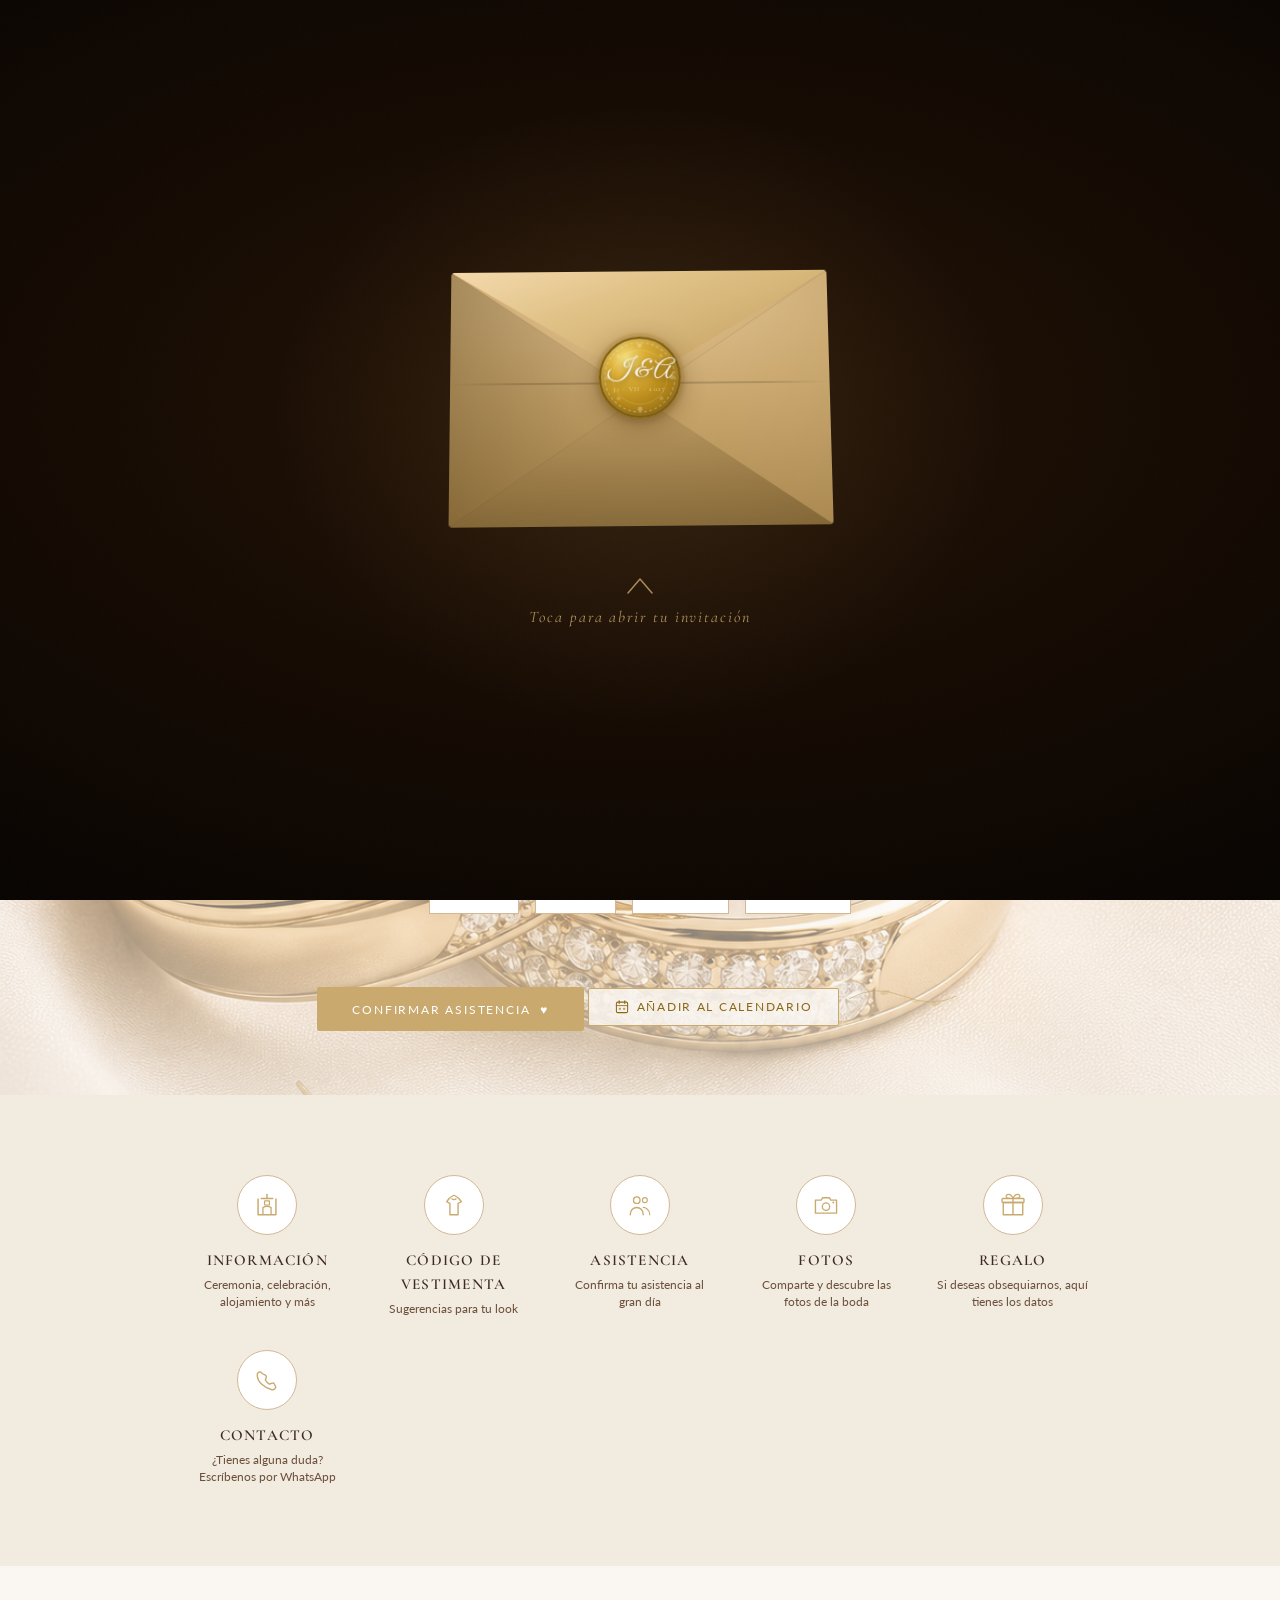
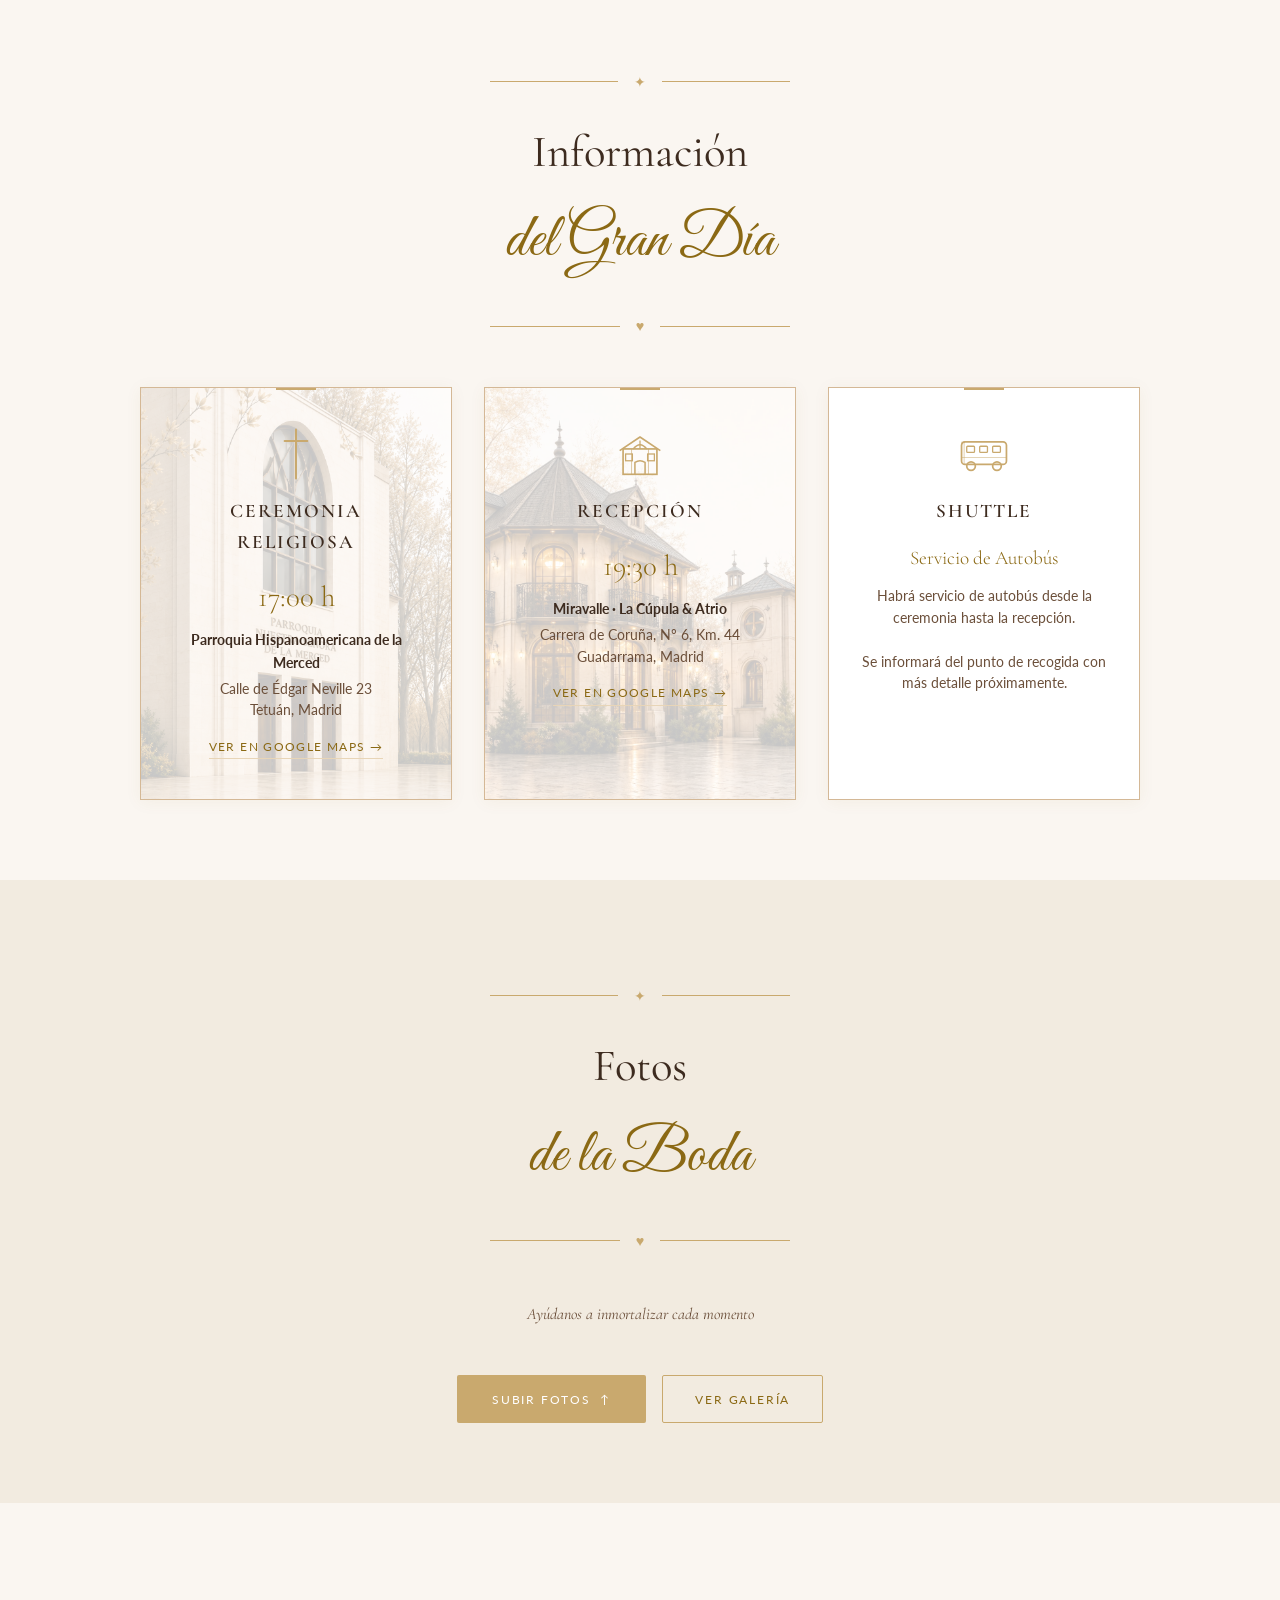
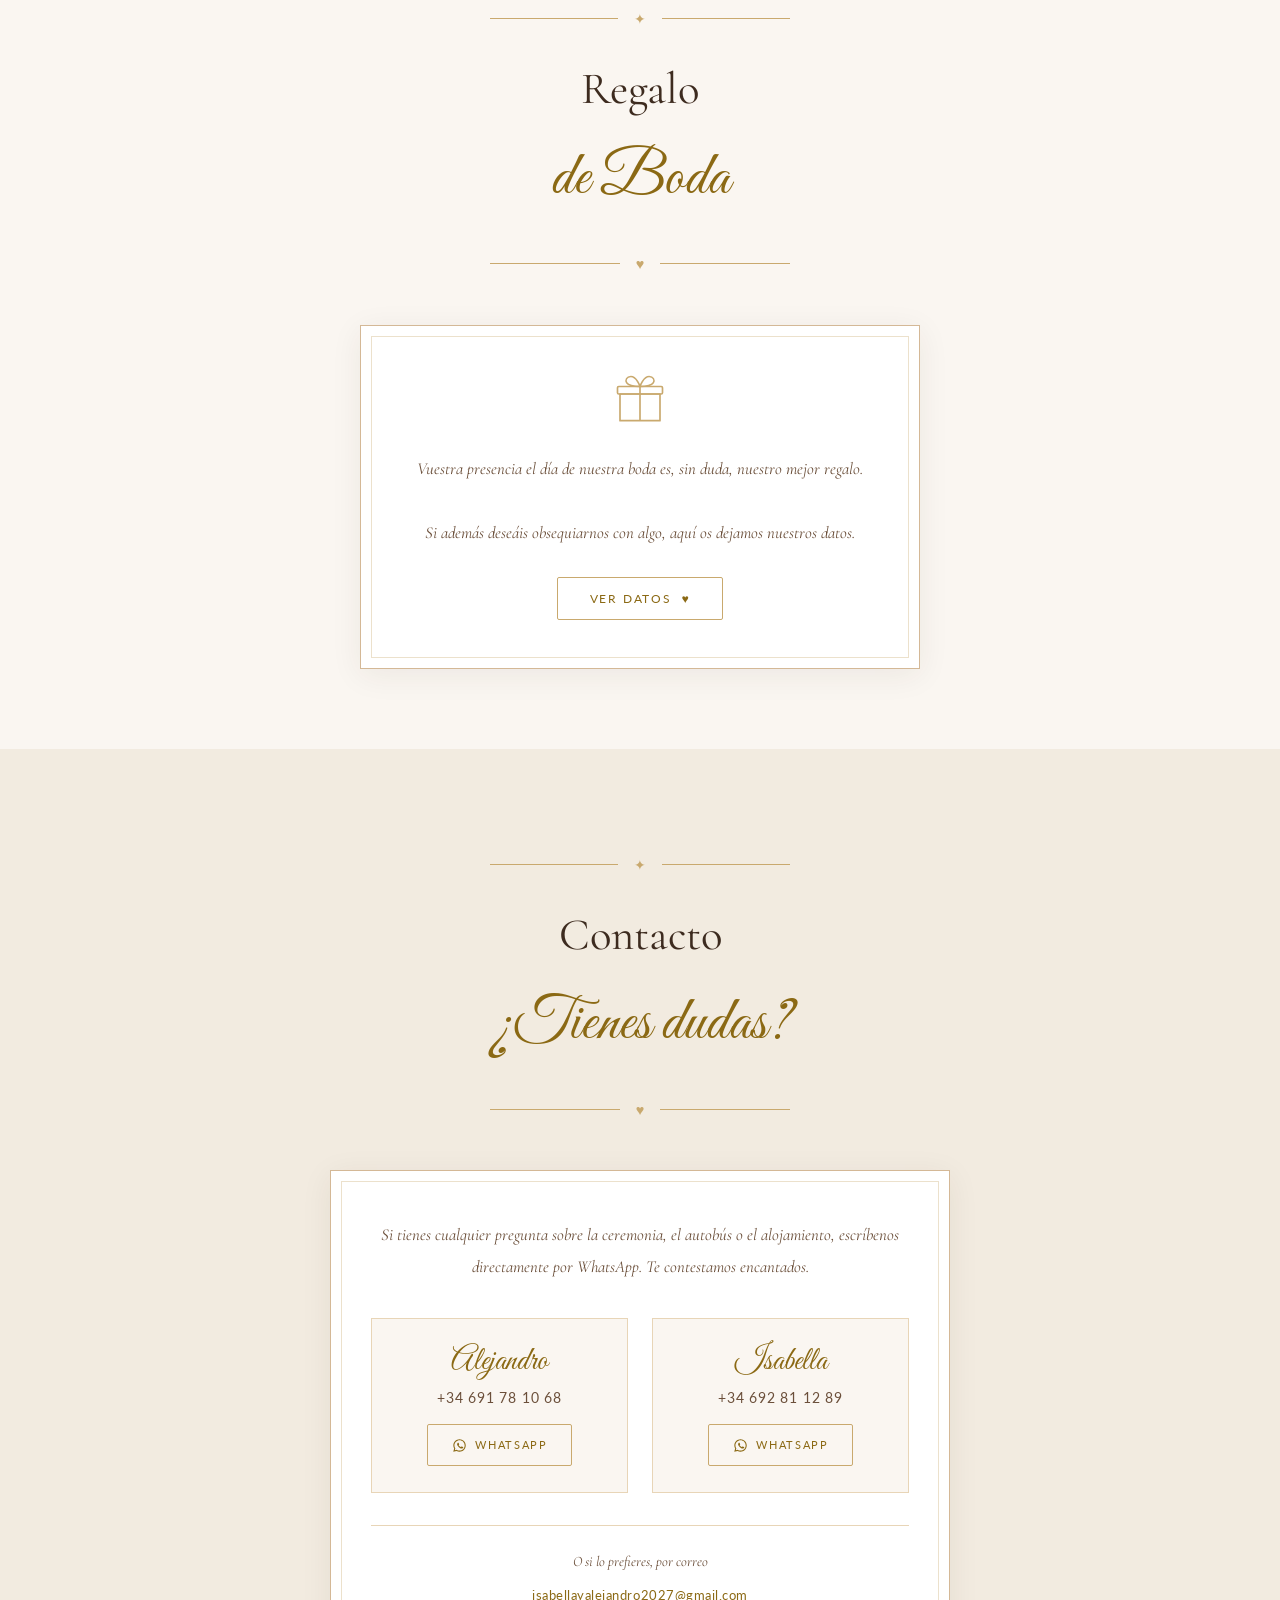
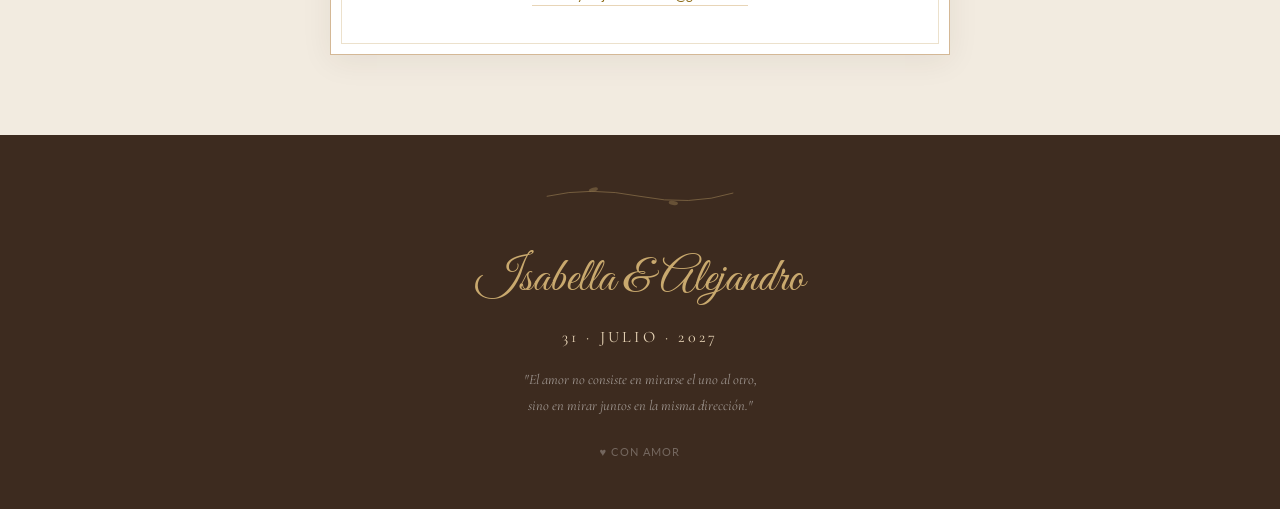
==== index.html @ 36272c82 "Add files via upload" ====
<!DOCTYPE html>
<html lang="es">
<head>
  <meta charset="UTF-8" />
  <meta name="viewport" content="width=device-width, initial-scale=1.0" />
  <title>Isabella & Alejandro · 31 Julio 2027</title>
  <meta name="description" content="Nos casamos el 31 de julio de 2027. Confirma tu asistencia y descubre todos los detalles de nuestra boda." />
  <!-- Privacidad: evita que Google y otros buscadores indexen la web (contiene datos bancarios) -->
  <meta name="robots" content="noindex, nofollow" />
  <link rel="stylesheet" href="styles.css" />
  <!-- Favicon corazón -->
  <link rel="icon" href="data:image/svg+xml,<svg xmlns='http://www.w3.org/2000/svg' viewBox='0 0 100 100'><text y='.9em' font-size='90'>♥</text></svg>" />
</head>
<body>

  <!-- ===== INTRO SCREEN PREMIUM ===== -->
  <div class="intro-screen" id="introScreen">

    <div class="intro-bg"></div>
    <div class="intro-glow"></div>

    <!-- Partículas doradas flotantes -->
    <div class="intro-particles" aria-hidden="true">
      <span class="p p1"></span><span class="p p2"></span>
      <span class="p p3"></span><span class="p p4"></span>
      <span class="p p5"></span><span class="p p6"></span>
      <span class="p p7"></span><span class="p p8"></span>
      <span class="p p9"></span><span class="p p10"></span>
    </div>

    <div class="intro-scene">

      <!-- Stage con perspectiva 3D y flotación -->
      <div class="env-3d-stage" id="env3dStage">

        <div class="envelope-wrapper" id="envelopeWrapper">

          <!-- Luz interior (visible cuando la solapa abre) -->
          <div class="env-inner-glow" id="envInnerGlow"></div>

          <!-- La carta con efecto de brillo -->
          <div class="letter-card" id="letterCard">
            <div class="letter-shine"></div>
            <svg class="letter-branch" viewBox="0 0 200 44" fill="none" xmlns="http://www.w3.org/2000/svg">
              <path d="M8,22 Q50,7 100,22 Q150,37 192,18" stroke="#C9A96E" stroke-width="1.1" fill="none"/>
              <ellipse cx="48" cy="13" rx="7" ry="3" transform="rotate(-14 48 13)" fill="#C9A96E" opacity="0.5"/>
              <ellipse cx="100" cy="22" rx="6" ry="2.5" fill="#C9A96E" opacity="0.4"/>
              <ellipse cx="152" cy="29" rx="7" ry="3" transform="rotate(11 152 29)" fill="#C9A96E" opacity="0.5"/>
            </svg>
            <p class="letter-blessing">Con la Bendición de Dios<br>y de nuestras Familias</p>
            <div class="letter-names">
              Isabella<br>
              <span class="letter-y">y</span><br>
              Alejandro
            </div>
            <div class="letter-ornament">✦ &nbsp; ✦ &nbsp; ✦</div>
            <p class="letter-date">SÁBADO · 31 · JULIO · 2027</p>
          </div>

          <!-- El sobre -->
          <div class="envelope" id="envelope">

            <div class="env-interior"></div>

            <!-- Cuerpo con pliegues y líneas de crease -->
            <div class="env-body">
              <div class="env-fold env-fold-l"></div>
              <div class="env-fold env-fold-r"></div>
              <div class="env-fold env-fold-b"></div>
              <svg class="env-crease" viewBox="0 0 100 100" preserveAspectRatio="none" xmlns="http://www.w3.org/2000/svg">
                <line x1="0"   y1="0"   x2="50" y2="50" stroke="rgba(0,0,0,0.09)" stroke-width="0.3"/>
                <line x1="100" y1="0"   x2="50" y2="50" stroke="rgba(0,0,0,0.09)" stroke-width="0.3"/>
                <line x1="0"   y1="100" x2="50" y2="50" stroke="rgba(0,0,0,0.07)" stroke-width="0.3"/>
                <line x1="100" y1="100" x2="50" y2="50" stroke="rgba(0,0,0,0.07)" stroke-width="0.3"/>
              </svg>
              <!-- Sombra del pliegue de la solapa -->
              <div class="env-flap-crease"></div>
            </div>

            <!-- Solapa: dos caras para apertura 3D realista -->
            <div class="env-flap-wrap" id="envFlapWrap">
              <div class="env-flap-front">
                <div class="env-flap-shine"></div>
              </div>
              <div class="env-flap-back"></div>
            </div>

            <!-- Sello de lacre dorado 3D -->
            <div class="env-seal" id="envSeal">
              <div class="seal-disk">
                <svg class="seal-pattern" viewBox="0 0 80 80" xmlns="http://www.w3.org/2000/svg">
                  <circle cx="40" cy="40" r="36" fill="none" stroke="rgba(250,246,241,0.30)" stroke-width="1.2" stroke-dasharray="3 2.5"/>
                  <circle cx="40" cy="40" r="28" fill="none" stroke="rgba(250,246,241,0.18)" stroke-width="0.8"/>
                  <circle cx="40" cy="7"  r="2.5" fill="rgba(250,246,241,0.30)"/>
                  <circle cx="40" cy="73" r="2.5" fill="rgba(250,246,241,0.30)"/>
                  <circle cx="7"  cy="40" r="2.5" fill="rgba(250,246,241,0.30)"/>
                  <circle cx="73" cy="40" r="2.5" fill="rgba(250,246,241,0.30)"/>
                  <circle cx="18" cy="18" r="2"   fill="rgba(250,246,241,0.20)"/>
                  <circle cx="62" cy="18" r="2"   fill="rgba(250,246,241,0.20)"/>
                  <circle cx="18" cy="62" r="2"   fill="rgba(250,246,241,0.20)"/>
                  <circle cx="62" cy="62" r="2"   fill="rgba(250,246,241,0.20)"/>
                </svg>
                <span class="seal-initials">I &amp; A</span>
                <span class="seal-date-small">31 · VII · 2027</span>
              </div>
            </div>

          </div><!-- end .envelope -->
        </div><!-- end .envelope-wrapper -->
      </div><!-- end .env-3d-stage -->

      <!-- Instrucción -->
      <div class="intro-hint" id="introHint">
        <svg class="hint-chevron" viewBox="0 0 28 18" fill="none" xmlns="http://www.w3.org/2000/svg" width="28" height="18">
          <path d="M2 16 L14 2 L26 16" stroke="rgba(201,169,110,0.8)" stroke-width="1.5" stroke-linecap="round" stroke-linejoin="round"/>
        </svg>
        <p>Toca para abrir tu invitación</p>
      </div>

    </div><!-- end .intro-scene -->
  </div><!-- end .intro-screen -->

  <!-- ===== NAVBAR ===== -->
  <nav class="navbar">
    <a href="#inicio" class="navbar-brand">Isabella &amp; Alejandro</a>
    <ul class="navbar-links" id="navLinks">
      <li><a href="#inicio">Inicio</a></li>
      <li><a href="#informacion">Información</a></li>
      <li><a href="vestimenta.html">Código de Vestimenta</a></li>
      <li><a href="#fotos">Fotos</a></li>
      <li><a href="#regalo">Regalo</a></li>
      <li><a href="#contacto">Contacto</a></li>
      <li><a href="#" class="btn-nav" onclick="openModal(); return false;">Confirmar Asistencia</a></li>
    </ul>
    <button class="hamburger" id="hamburger" aria-label="Menú">
      <span></span>
      <span></span>
      <span></span>
    </button>
  </nav>

  <!-- ===== HERO ===== -->
  <section id="inicio">
    <div class="hero-content">

      <!-- Rama decorativa superior -->
      <svg class="branch-svg" viewBox="0 0 200 60" fill="none" xmlns="http://www.w3.org/2000/svg" style="margin-bottom:1rem">
        <path d="M10,30 Q50,10 100,30 Q150,50 190,25" stroke="#C9A96E" stroke-width="1.5" fill="none"/>
        <ellipse cx="45" cy="18" rx="8" ry="4" transform="rotate(-20 45 18)" fill="#C9A96E" opacity="0.5"/>
        <ellipse cx="80" cy="22" rx="7" ry="3" transform="rotate(10 80 22)" fill="#C9A96E" opacity="0.4"/>
        <ellipse cx="130" cy="36" rx="8" ry="3.5" transform="rotate(-15 130 36)" fill="#C9A96E" opacity="0.5"/>
        <ellipse cx="160" cy="28" rx="6" ry="3" transform="rotate(25 160 28)" fill="#C9A96E" opacity="0.4"/>
      </svg>

      <p class="hero-blessing">Con la Bendición de Dios<br>y de nuestras Familias</p>

      <div class="hero-names">
        Isabella<br>
        <span class="hero-y">y</span>
        Alejandro
      </div>

      <div class="ornament">✦ &nbsp; ✦ &nbsp; ✦</div>
      <p class="hero-subtitle">Nos Casamos</p>

      <div class="hero-date">
        <strong>31</strong>
        SÁBADO · JULIO · 2027
      </div>

      <p style="font-size:0.85rem;color:var(--text-mid);margin-bottom:2rem;font-family:'Cormorant Garamond',serif;letter-spacing:0.05em;">
        Dos Mil Veintisiete · Cinco de la Tarde
      </p>

      <!-- Countdown -->
      <div class="countdown" id="countdown">
        <div class="countdown-block">
          <span class="countdown-number" id="cd-days">—</span>
          <span class="countdown-label">Días</span>
        </div>
        <div class="countdown-block">
          <span class="countdown-number" id="cd-hours">—</span>
          <span class="countdown-label">Horas</span>
        </div>
        <div class="countdown-block">
          <span class="countdown-number" id="cd-min">—</span>
          <span class="countdown-label">Minutos</span>
        </div>
        <div class="countdown-block">
          <span class="countdown-number" id="cd-sec">—</span>
          <span class="countdown-label">Segundos</span>
        </div>
      </div>

      <button class="btn-primary" onclick="openModal()">
        Confirmar Asistencia &nbsp;♥
      </button>

      <!-- Añadir al Calendario -->
      <div class="calendar-wrap" id="calendarWrap">
        <button class="btn-calendar" onclick="toggleCalendar(event)">
          <svg viewBox="0 0 20 20" fill="none" width="14" height="14" xmlns="http://www.w3.org/2000/svg">
            <rect x="2" y="3" width="16" height="15" rx="2" stroke="currentColor" stroke-width="1.5" fill="none"/>
            <line x1="6" y1="1" x2="6" y2="5" stroke="currentColor" stroke-width="1.5" stroke-linecap="round"/>
            <line x1="14" y1="1" x2="14" y2="5" stroke="currentColor" stroke-width="1.5" stroke-linecap="round"/>
            <line x1="2" y1="8" x2="18" y2="8" stroke="currentColor" stroke-width="1.2"/>
            <rect x="5.5" y="11" width="3" height="3" rx="0.5" fill="currentColor" opacity="0.6"/>
            <rect x="11.5" y="11" width="3" height="3" rx="0.5" fill="currentColor" opacity="0.6"/>
          </svg>
          Añadir al Calendario
        </button>
        <div class="calendar-dropdown" id="calendarDropdown">
          <button class="calendar-option" onclick="addToCalendar('google')">
            <svg viewBox="0 0 20 20" fill="none" width="16" height="16" xmlns="http://www.w3.org/2000/svg">
              <circle cx="10" cy="10" r="8" stroke="#C9A96E" stroke-width="1.4" fill="none"/>
              <path d="M10,6 L10,10 L13,12" stroke="#C9A96E" stroke-width="1.4" stroke-linecap="round" fill="none"/>
            </svg>
            Google Calendar
          </button>
          <button class="calendar-option" onclick="addToCalendar('ics')">
            <svg viewBox="0 0 20 20" fill="none" width="16" height="16" xmlns="http://www.w3.org/2000/svg">
              <rect x="2" y="3" width="16" height="15" rx="2" stroke="#C9A96E" stroke-width="1.4" fill="none"/>
              <line x1="2" y1="8" x2="18" y2="8" stroke="#C9A96E" stroke-width="1.2"/>
              <path d="M6,13 L10,11 L14,13" stroke="#C9A96E" stroke-width="1.3" stroke-linecap="round" fill="none"/>
            </svg>
            Apple / Outlook (.ics)
          </button>
        </div>
      </div>

      <!-- Rama decorativa inferior -->
      <svg class="branch-svg" viewBox="0 0 200 60" fill="none" xmlns="http://www.w3.org/2000/svg" style="margin-top:2rem;transform:scaleY(-1)scaleX(-1)">
        <path d="M10,30 Q50,10 100,30 Q150,50 190,25" stroke="#C9A96E" stroke-width="1.5" fill="none"/>
        <ellipse cx="45" cy="18" rx="8" ry="4" transform="rotate(-20 45 18)" fill="#C9A96E" opacity="0.5"/>
        <ellipse cx="80" cy="22" rx="7" ry="3" transform="rotate(10 80 22)" fill="#C9A96E" opacity="0.4"/>
        <ellipse cx="130" cy="36" rx="8" ry="3.5" transform="rotate(-15 130 36)" fill="#C9A96E" opacity="0.5"/>
        <ellipse cx="160" cy="28" rx="6" ry="3" transform="rotate(25 160 28)" fill="#C9A96E" opacity="0.4"/>
      </svg>

    </div>
  </section>

  <!-- ===== GRID DE SECCIONES ===== -->
  <section class="section section-alt">
    <div class="container">
      <div class="icons-grid">
        <!-- Información -->
        <a href="#informacion" class="icon-item fade-in">
          <div class="icon-circle">
            <svg viewBox="0 0 32 32" fill="none" width="26" height="26" xmlns="http://www.w3.org/2000/svg">
              <line x1="16" y1="3" x2="16" y2="8" stroke="currentColor" stroke-width="1.8" stroke-linecap="round"/>
              <line x1="9" y1="8" x2="23" y2="8" stroke="currentColor" stroke-width="1.8" stroke-linecap="round"/>
              <path d="M5,8 L5,28 L27,28 L27,8" stroke="currentColor" stroke-width="1.8" stroke-linejoin="round" fill="none"/>
              <path d="M11,28 L11,19 Q16,16 21,19 L21,28" stroke="currentColor" stroke-width="1.6" fill="none"/>
              <rect x="13" y="11" width="6" height="5" rx="0.5" stroke="currentColor" stroke-width="1.5" fill="none"/>
            </svg>
          </div>
          <div class="icon-item-title">Información</div>
          <div class="icon-item-desc">Ceremonia, celebración, alojamiento y más</div>
        </a>
        <!-- Código de Vestimenta -->
        <a href="vestimenta.html" class="icon-item fade-in">
          <div class="icon-circle">
            <svg viewBox="0 0 32 32" fill="none" width="26" height="26" xmlns="http://www.w3.org/2000/svg">
              <path d="M16,4 C16,4 12,6 10,8 L7,12 L11,14 L11,28 L21,28 L21,14 L25,12 L22,8 C20,6 16,4 16,4Z" stroke="currentColor" stroke-width="1.7" stroke-linejoin="round" fill="none"/>
              <path d="M13,8 Q16,11 19,8" stroke="currentColor" stroke-width="1.4" fill="none"/>
            </svg>
          </div>
          <div class="icon-item-title">Código de<br>Vestimenta</div>
          <div class="icon-item-desc">Sugerencias para tu look</div>
        </a>
        <!-- Asistencia -->
        <a href="#asistencia" class="icon-item fade-in" onclick="openModal(); return false;">
          <div class="icon-circle">
            <svg viewBox="0 0 32 32" fill="none" width="26" height="26" xmlns="http://www.w3.org/2000/svg">
              <circle cx="12" cy="10" r="4" stroke="currentColor" stroke-width="1.7" fill="none"/>
              <path d="M4,28 C4,22 8,19 12,19 C16,19 20,22 20,28" stroke="currentColor" stroke-width="1.7" stroke-linecap="round" fill="none"/>
              <circle cx="22" cy="10" r="3" stroke="currentColor" stroke-width="1.4" fill="none"/>
              <path d="M20,19 C22,19 28,21 28,28" stroke="currentColor" stroke-width="1.4" stroke-linecap="round" fill="none"/>
            </svg>
          </div>
          <div class="icon-item-title">Asistencia</div>
          <div class="icon-item-desc">Confirma tu asistencia al gran día</div>
        </a>
        <!-- Fotos -->
        <a href="#fotos" class="icon-item fade-in">
          <div class="icon-circle">
            <svg viewBox="0 0 32 32" fill="none" width="26" height="26" xmlns="http://www.w3.org/2000/svg">
              <path d="M3,10 L3,26 L29,26 L29,10 L22,10 L20,7 L12,7 L10,10 Z" stroke="currentColor" stroke-width="1.7" stroke-linejoin="round" fill="none"/>
              <circle cx="16" cy="18" r="4.5" stroke="currentColor" stroke-width="1.6" fill="none"/>
              <circle cx="25" cy="13" r="1.2" fill="currentColor"/>
            </svg>
          </div>
          <div class="icon-item-title">Fotos</div>
          <div class="icon-item-desc">Comparte y descubre las fotos de la boda</div>
        </a>
        <!-- Regalo -->
        <a href="#regalo" class="icon-item fade-in">
          <div class="icon-circle">
            <svg viewBox="0 0 32 32" fill="none" width="26" height="26" xmlns="http://www.w3.org/2000/svg">
              <rect x="4" y="13" width="24" height="15" stroke="currentColor" stroke-width="1.7" stroke-linejoin="round" fill="none"/>
              <rect x="2.5" y="8" width="27" height="5" rx="1" stroke="currentColor" stroke-width="1.7" stroke-linejoin="round" fill="none"/>
              <line x1="16" y1="8" x2="16" y2="28" stroke="currentColor" stroke-width="1.7"/>
              <path d="M16,8 C16,8 14,3 10.5,3 C8,3 7,5 8,6.5 C9,8 13,8 16,8Z" stroke="currentColor" stroke-width="1.5" stroke-linejoin="round" fill="none"/>
              <path d="M16,8 C16,8 18,3 21.5,3 C24,3 25,5 24,6.5 C23,8 19,8 16,8Z" stroke="currentColor" stroke-width="1.5" stroke-linejoin="round" fill="none"/>
            </svg>
          </div>
          <div class="icon-item-title">Regalo</div>
          <div class="icon-item-desc">Si deseas obsequiarnos, aquí tienes los datos</div>
        </a>
        <!-- Contacto -->
        <a href="#contacto" class="icon-item fade-in">
          <div class="icon-circle">
            <svg viewBox="0 0 32 32" fill="none" width="26" height="26" xmlns="http://www.w3.org/2000/svg">
              <path d="M8,6 C5,6 4,8 4,10 C4,18 13,26 22,28 C24,28.5 26,27 27,25 L25,21 C24.5,20 23,19.5 22,20 L19,21 C17,20 15,18 14,16 L15,13 C15.5,12 15,10.5 14,10 L10,8 C9,7 8.5,6 8,6Z" stroke="currentColor" stroke-width="1.7" stroke-linejoin="round" fill="none"/>
            </svg>
          </div>
          <div class="icon-item-title">Contacto</div>
          <div class="icon-item-desc">¿Tienes alguna duda? Escríbenos por WhatsApp</div>
        </a>
      </div>
    </div>
  </section>

  <!-- ===== INFORMACIÓN ===== -->
  <section id="informacion" class="section">
    <div class="container">
      <div class="divider"><span class="divider-heart">✦</span></div>
      <h2 class="section-title">Información</h2>
      <span class="section-title-script">del Gran Día</span>
      <div class="divider"><span class="divider-heart">♥</span></div>
      <br>

      <div class="info-cards fade-in">

        <!-- CEREMONIA -->
        <div class="info-card info-card-ceremony">
          <span class="info-card-icon">
            <!-- Cruz / Iglesia -->
            <svg viewBox="0 0 48 64" fill="none" width="40" height="52" xmlns="http://www.w3.org/2000/svg">
              <line x1="24" y1="2" x2="24" y2="62" stroke="#C9A96E" stroke-width="2.5" stroke-linecap="round"/>
              <line x1="10" y1="16" x2="38" y2="16" stroke="#C9A96E" stroke-width="2.5" stroke-linecap="round"/>
            </svg>
          </span>
          <div class="info-card-title">Ceremonia Religiosa</div>
          <div class="info-card-time">17:00 h</div>
          <div class="info-card-place">Parroquia Hispanoamericana de la Merced</div>
          <div class="info-card-address">Calle de Édgar Neville 23<br>Tetuán, Madrid</div>
          <a class="info-card-link" href="https://maps.google.com/?q=Calle+Edgar+Neville+23+Tetuan+Madrid" target="_blank" rel="noopener">Ver en Google Maps →</a>
        </div>

        <!-- RECEPCIÓN -->
        <div class="info-card info-card-reception">
          <span class="info-card-icon">
            <!-- Edificio / Mansión -->
            <svg viewBox="0 0 56 52" fill="none" width="48" height="44" xmlns="http://www.w3.org/2000/svg">
              <!-- Cuerpo principal -->
              <rect x="8" y="20" width="40" height="30" stroke="#C9A96E" stroke-width="2" fill="none"/>
              <!-- Tejado / Frontón -->
              <path d="M4,22 L28,6 L52,22" stroke="#C9A96E" stroke-width="2" stroke-linejoin="round" fill="none"/>
              <!-- Cúpula central -->
              <path d="M20,20 Q28,10 36,20" stroke="#C9A96E" stroke-width="1.8" fill="none"/>
              <line x1="28" y1="10" x2="28" y2="20" stroke="#C9A96E" stroke-width="1.5"/>
              <!-- Puerta central -->
              <path d="M22,50 L22,36 Q28,32 34,36 L34,50" stroke="#C9A96E" stroke-width="1.8" fill="none"/>
              <!-- Ventanas laterales -->
              <rect x="11" y="26" width="8" height="8" stroke="#C9A96E" stroke-width="1.5" fill="none"/>
              <rect x="37" y="26" width="8" height="8" stroke="#C9A96E" stroke-width="1.5" fill="none"/>
              <!-- Columnas -->
              <line x1="18" y1="20" x2="18" y2="50" stroke="#C9A96E" stroke-width="1.2" opacity="0.6"/>
              <line x1="38" y1="20" x2="38" y2="50" stroke="#C9A96E" stroke-width="1.2" opacity="0.6"/>
            </svg>
          </span>
          <div class="info-card-title">Recepción</div>
          <div class="info-card-time">19:30 h</div>
          <div class="info-card-place">Miravalle · La Cúpula &amp; Atrio</div>
          <div class="info-card-address">Carrera de Coruña, Nº 6, Km. 44<br>Guadarrama, Madrid</div>
          <a class="info-card-link" href="https://maps.google.com/?q=Carrera+de+Coruna+Km+44+Guadarrama+Madrid" target="_blank" rel="noopener">Ver en Google Maps →</a>
        </div>

        <!-- SHUTTLE -->
        <div class="info-card">
          <span class="info-card-icon">
            <!-- Autobús -->
            <svg viewBox="0 0 60 44" fill="none" width="52" height="38" xmlns="http://www.w3.org/2000/svg">
              <!-- Cuerpo -->
              <rect x="4" y="8" width="52" height="26" rx="4" stroke="#C9A96E" stroke-width="2" fill="none"/>
              <!-- Ventanas -->
              <rect x="10" y="13" width="9" height="7" rx="1" stroke="#C9A96E" stroke-width="1.5" fill="none"/>
              <rect x="25" y="13" width="9" height="7" rx="1" stroke="#C9A96E" stroke-width="1.5" fill="none"/>
              <rect x="40" y="13" width="9" height="7" rx="1" stroke="#C9A96E" stroke-width="1.5" fill="none"/>
              <!-- Línea lateral -->
              <line x1="4" y1="26" x2="56" y2="26" stroke="#C9A96E" stroke-width="1.2" opacity="0.5"/>
              <!-- Ruedas -->
              <circle cx="15" cy="36" r="5" stroke="#C9A96E" stroke-width="2" fill="none"/>
              <circle cx="45" cy="36" r="5" stroke="#C9A96E" stroke-width="2" fill="none"/>
              <!-- Puerta -->
              <line x1="7" y1="8" x2="7" y2="34" stroke="#C9A96E" stroke-width="1.2" opacity="0.5"/>
              <!-- Parabrisas -->
              <path d="M4,12 Q4,8 8,8 L4,8Z" stroke="#C9A96E" stroke-width="1" fill="none" opacity="0.4"/>
            </svg>
          </span>
          <div class="info-card-title">Shuttle</div>
          <div class="info-card-time" style="font-size:1.2rem;margin-top:0.5rem">Servicio de Autobús</div>
          <div class="info-card-address" style="margin-top:0.8rem">Habrá servicio de autobús desde la ceremonia hasta la recepción.<br><br>Se informará del punto de recogida con más detalle próximamente.</div>
        </div>

      </div>
    </div>
  </section>

  <!-- ===== FOTOS ===== -->
  <section id="fotos" class="section section-alt">
    <div class="container" style="text-align:center">
      <div class="divider"><span class="divider-heart">✦</span></div>
      <h2 class="section-title">Fotos</h2>
      <span class="section-title-script">de la Boda</span>
      <div class="divider"><span class="divider-heart">♥</span></div>
      <br>
      <p class="section-subtitle fade-in">Ayúdanos a inmortalizar cada momento</p>

      <div class="photos-actions fade-in" style="margin-top:2rem">
        <a href="https://photos.app.goo.gl/skYMU7KfEQGDPowf9" target="_blank" rel="noopener" class="btn-primary">
          Subir Fotos &nbsp;↑
        </a>
        <a href="https://photos.app.goo.gl/skYMU7KfEQGDPowf9" target="_blank" rel="noopener" class="btn-outline">
          Ver Galería
        </a>
      </div>

    </div>
  </section>

  <!-- ===== REGALO ===== -->
  <section id="regalo" class="section">
    <div class="container" style="text-align:center">
      <div class="divider"><span class="divider-heart">✦</span></div>
      <h2 class="section-title">Regalo</h2>
      <span class="section-title-script">de Boda</span>
      <div class="divider"><span class="divider-heart">♥</span></div>
      <br>

      <div class="gift-card fade-in">

        <span class="gift-icon">
          <!-- Regalo con lazo -->
          <svg viewBox="0 0 64 60" fill="none" width="54" height="50" xmlns="http://www.w3.org/2000/svg">
            <rect x="8" y="24" width="48" height="32" stroke="#C9A96E" stroke-width="2" stroke-linejoin="round" fill="none"/>
            <rect x="5" y="15" width="54" height="9" rx="1.5" stroke="#C9A96E" stroke-width="2" stroke-linejoin="round" fill="none"/>
            <line x1="32" y1="15" x2="32" y2="56" stroke="#C9A96E" stroke-width="2"/>
            <path d="M32,15 C32,15 28,3 21,3 C16,3 14,7.5 16,10.5 C18,13.5 26,15 32,15Z" stroke="#C9A96E" stroke-width="1.8" stroke-linejoin="round" fill="none"/>
            <path d="M32,15 C32,15 36,3 43,3 C48,3 50,7.5 48,10.5 C46,13.5 38,15 32,15Z" stroke="#C9A96E" stroke-width="1.8" stroke-linejoin="round" fill="none"/>
          </svg>
        </span>

        <p class="gift-text">
          Vuestra presencia el día de nuestra boda es, sin duda, nuestro mejor regalo.
          <br><br>
          Si además deseáis obsequiarnos con algo, aquí os dejamos nuestros datos.
        </p>

        <button class="btn-outline gift-reveal-btn" id="giftRevealBtn" onclick="revealGift()">
          Ver datos &nbsp;♥
        </button>

        <div class="gift-details" id="giftDetails" hidden>

          <!-- Transferencia -->
          <div class="gift-block">
            <span class="gift-block-label">Transferencia bancaria</span>
            <span class="gift-block-bank">BBVA</span>
            <div class="gift-row">
              <span class="gift-value" id="giftIban">—</span>
              <button class="gift-copy" type="button" onclick="copyGift('giftIban', this)" aria-label="Copiar IBAN">Copiar</button>
            </div>
            <div class="gift-row">
              <span class="gift-sub-label">Swift / Bic</span>
              <span class="gift-value gift-value-sm" id="giftSwift">—</span>
              <button class="gift-copy" type="button" onclick="copyGift('giftSwift', this)" aria-label="Copiar código Swift">Copiar</button>
            </div>
          </div>

          <div class="gift-sep"><span>o</span></div>

          <!-- Bizum -->
          <div class="gift-block">
            <span class="gift-block-label">Bizum</span>
            <div class="gift-row">
              <span class="gift-value" id="giftBizum">—</span>
              <button class="gift-copy" type="button" onclick="copyGift('giftBizum', this)" aria-label="Copiar número de Bizum">Copiar</button>
            </div>
          </div>

          <p class="gift-note">Con todo nuestro cariño, gracias ♥</p>
        </div>

      </div>
    </div>
  </section>

  <!-- ===== CONTACTO ===== -->
  <section id="contacto" class="section section-alt">
    <div class="container" style="text-align:center">
      <div class="divider"><span class="divider-heart">✦</span></div>
      <h2 class="section-title">Contacto</h2>
      <span class="section-title-script">¿Tienes dudas?</span>
      <div class="divider"><span class="divider-heart">♥</span></div>
      <br>

      <div class="contact-card fade-in">

        <p class="contact-text">
          Si tienes cualquier pregunta sobre la ceremonia, el autobús o el alojamiento,
          escríbenos directamente por WhatsApp. Te contestamos encantados.
        </p>

        <div class="contact-people">

          <div class="contact-person">
            <span class="contact-name">Alejandro</span>
            <span class="contact-phone" id="waPhone1">—</span>
            <a class="btn-outline btn-whatsapp" id="waLink1" href="#" target="_blank" rel="noopener">
              <svg viewBox="0 0 24 24" width="15" height="15" fill="currentColor" xmlns="http://www.w3.org/2000/svg" aria-hidden="true">
                <path d="M12.04 2C6.58 2 2.13 6.45 2.13 11.91c0 1.75.46 3.45 1.32 4.95L2 22l5.25-1.38c1.45.79 3.08 1.2 4.79 1.2 5.46 0 9.91-4.44 9.91-9.91 0-2.65-1.03-5.14-2.9-7.01A9.82 9.82 0 0 0 12.04 2Zm0 1.67c2.2 0 4.27.86 5.83 2.42a8.19 8.19 0 0 1 2.41 5.82c0 4.54-3.7 8.24-8.25 8.24-1.45 0-2.87-.39-4.11-1.12l-.29-.17-3.12.82.83-3.04-.19-.31a8.2 8.2 0 0 1-1.26-4.42c0-4.54 3.7-8.24 8.15-8.24Zm-2.4 4.1c-.16 0-.42.06-.64.3-.22.24-.85.83-.85 2.02 0 1.19.87 2.34.99 2.5.12.16 1.7 2.6 4.12 3.64.58.25 1.03.4 1.38.51.58.18 1.11.16 1.53.1.47-.07 1.44-.59 1.64-1.16.2-.57.2-1.06.14-1.16-.06-.1-.22-.16-.46-.28-.24-.12-1.44-.71-1.66-.79-.22-.08-.38-.12-.54.12-.16.24-.62.79-.76.95-.14.16-.28.18-.52.06-.24-.12-1.02-.38-1.95-1.2-.72-.64-1.2-1.44-1.34-1.68-.14-.24-.02-.37.1-.49.11-.11.24-.28.36-.42.12-.14.16-.24.24-.4.08-.16.04-.3-.02-.42-.06-.12-.54-1.3-.74-1.78-.19-.46-.39-.4-.54-.41h-.46Z"/>
              </svg>
              WhatsApp
            </a>
          </div>

          <div class="contact-person">
            <span class="contact-name">Isabella</span>
            <span class="contact-phone" id="waPhone2">—</span>
            <a class="btn-outline btn-whatsapp" id="waLink2" href="#" target="_blank" rel="noopener">
              <svg viewBox="0 0 24 24" width="15" height="15" fill="currentColor" xmlns="http://www.w3.org/2000/svg" aria-hidden="true">
                <path d="M12.04 2C6.58 2 2.13 6.45 2.13 11.91c0 1.75.46 3.45 1.32 4.95L2 22l5.25-1.38c1.45.79 3.08 1.2 4.79 1.2 5.46 0 9.91-4.44 9.91-9.91 0-2.65-1.03-5.14-2.9-7.01A9.82 9.82 0 0 0 12.04 2Zm0 1.67c2.2 0 4.27.86 5.83 2.42a8.19 8.19 0 0 1 2.41 5.82c0 4.54-3.7 8.24-8.25 8.24-1.45 0-2.87-.39-4.11-1.12l-.29-.17-3.12.82.83-3.04-.19-.31a8.2 8.2 0 0 1-1.26-4.42c0-4.54 3.7-8.24 8.15-8.24Zm-2.4 4.1c-.16 0-.42.06-.64.3-.22.24-.85.83-.85 2.02 0 1.19.87 2.34.99 2.5.12.16 1.7 2.6 4.12 3.64.58.25 1.03.4 1.38.51.58.18 1.11.16 1.53.1.47-.07 1.44-.59 1.64-1.16.2-.57.2-1.06.14-1.16-.06-.1-.22-.16-.46-.28-.24-.12-1.44-.71-1.66-.79-.22-.08-.38-.12-.54.12-.16.24-.62.79-.76.95-.14.16-.28.18-.52.06-.24-.12-1.02-.38-1.95-1.2-.72-.64-1.2-1.44-1.34-1.68-.14-.24-.02-.37.1-.49.11-.11.24-.28.36-.42.12-.14.16-.24.24-.4.08-.16.04-.3-.02-.42-.06-.12-.54-1.3-.74-1.78-.19-.46-.39-.4-.54-.41h-.46Z"/>
              </svg>
              WhatsApp
            </a>
          </div>

        </div>

        <div class="contact-mail">
          <span class="contact-mail-label">O si lo prefieres, por correo</span>
          <a class="contact-mail-link" href="mailto:isabellayalejandro2027@gmail.com">isabellayalejandro2027@gmail.com</a>
        </div>

      </div>
    </div>
  </section>

  <!-- ===== MODAL RSVP ===== -->
  <div class="modal-overlay" id="modalOverlay" onclick="handleOverlayClick(event)">
    <div class="modal" id="modal">
      <div class="modal-header">
        <button class="modal-close" onclick="closeModal()" aria-label="Cerrar">✕</button>
        <h3>Confirmar Asistencia</h3>
        <p>Por favor, completa el siguiente formulario</p>
      </div>
      <div class="modal-body">

        <!-- Indicador de pasos -->
        <div class="step-indicator">
          <div class="step-dot active" id="dot-1"></div>
          <div class="step-dot" id="dot-2"></div>
          <div class="step-dot" id="dot-3"></div>
        </div>

        <!-- PASO 1: Datos personales -->
        <div class="modal-step active" id="step-1">
          <div class="divider"><span class="divider-heart">♥</span></div>
          <p class="step-title">Tus Datos</p>

          <div class="form-group">
            <label>Nombre y Apellidos *</label>
            <input type="text" id="nombre" placeholder="Laura Martínez" required />
          </div>
          <div class="form-group">
            <label>Correo Electrónico *</label>
            <input type="email" id="email" placeholder="laura@email.com" required />
          </div>
          <div class="form-group">
            <label>Teléfono</label>
            <input type="tel" id="telefono" placeholder="600 123 456" />
          </div>
          <div class="form-group">
            <label>¿Asistirás a la boda? *</label>
            <div class="attendance-radios">
              <label class="radio-option">
                <input type="radio" name="asiste" value="si" />
                Sí, asistiré ♥
              </label>
              <label class="radio-option">
                <input type="radio" name="asiste" value="no" />
                No podré asistir
              </label>
            </div>
          </div>

          <div class="form-footer">
            <button class="btn-primary" onclick="goToStep2()" style="width:100%;justify-content:center">
              Continuar &nbsp;→
            </button>
          </div>
        </div>

        <!-- PASO 2: Acompañantes y alergias -->
        <div class="modal-step" id="step-2">
          <div class="divider"><span class="divider-heart">♥</span></div>
          <p class="step-title">Asistencia</p>

          <div class="form-group">
            <label>Número de acompañantes</label>
            <div class="companions-options">
              <div class="companions-option" onclick="selectCompanions(0)">0</div>
              <div class="companions-option" onclick="selectCompanions(1)">1</div>
              <div class="companions-option" onclick="selectCompanions(2)">2</div>
              <div class="companions-option" onclick="selectCompanions(3)">3</div>
            </div>
          </div>

          <div class="form-group">
            <label>¿Tienes alguna alergia o intolerancia?</label>
            <div class="checkbox-group">
              <label class="checkbox-option"><input type="checkbox" name="alergia" value="Celiaquía" /> Celiaquía</label>
              <label class="checkbox-option"><input type="checkbox" name="alergia" value="Intolerancia a la lactosa" /> Intolerancia a la lactosa</label>
              <label class="checkbox-option"><input type="checkbox" name="alergia" value="Frutos secos" /> Frutos secos</label>
              <label class="checkbox-option"><input type="checkbox" name="alergia" value="Marisco" /> Marisco</label>
              <label class="checkbox-option"><input type="checkbox" name="alergia" value="Vegetariano" /> Vegetariano</label>
              <label class="checkbox-option"><input type="checkbox" name="alergia" value="Vegano" /> Vegano</label>
              <label class="checkbox-option"><input type="checkbox" name="alergia" value="Embarazada" /> Embarazada</label>
              <label class="checkbox-option"><input type="checkbox" name="alergia" value="Menú infantil" /> Menú infantil</label>
              <label class="checkbox-option"><input type="checkbox" name="alergia" value="otra-especificar" id="check-otra" onchange="toggleOtraAlergia()" /> Otra (especificar)</label>
            </div>
            <textarea id="otra-alergia" placeholder="Otra alergia o intolerancia..." style="display:none;margin-top:0.8rem" rows="2"></textarea>
          </div>

          <div class="form-footer" style="display:flex;gap:1rem">
            <button class="btn-outline" onclick="goToStep(1)" style="flex:1;justify-content:center">← Atrás</button>
            <button class="btn-primary" onclick="goToStep3()" style="flex:2;justify-content:center">Continuar →</button>
          </div>
        </div>

        <!-- PASO 3: Comentarios -->
        <div class="modal-step" id="step-3">
          <div class="divider"><span class="divider-heart">♥</span></div>
          <p class="step-title">Comentarios</p>

          <div class="form-group">
            <label>¿Hay algo más que deberíamos saber?</label>
            <textarea id="comentarios" placeholder="Escribe tu mensaje aquí..." rows="5"></textarea>
          </div>

          <div class="form-footer" style="display:flex;gap:1rem">
            <button class="btn-outline" onclick="goToStep(2)" style="flex:1;justify-content:center">← Atrás</button>
            <button class="btn-primary" onclick="submitForm()" id="btn-enviar" style="flex:2;justify-content:center">
              Enviar &nbsp;♥
            </button>
          </div>
        </div>

        <!-- CONFIRMACIÓN -->
        <div class="modal-step" id="step-confirm">
          <div class="confirm-message">
            <div class="confirm-icon">♥</div>
            <h3>¡Gracias!</h3>
            <p>Hemos recibido tu respuesta.<br>¡Nos vemos pronto!</p>
            <br>
            <svg viewBox="0 0 200 60" fill="none" xmlns="http://www.w3.org/2000/svg" style="width:150px;margin-top:1rem">
              <path d="M10,30 Q50,10 100,30 Q150,50 190,25" stroke="#C9A96E" stroke-width="1.5" fill="none"/>
              <ellipse cx="60" cy="18" rx="8" ry="4" transform="rotate(-20 60 18)" fill="#C9A96E" opacity="0.5"/>
              <ellipse cx="140" cy="38" rx="8" ry="3.5" transform="rotate(-15 140 38)" fill="#C9A96E" opacity="0.5"/>
            </svg>
          </div>
        </div>

      </div>
    </div>
  </div>

  <!-- ===== FOOTER ===== -->
  <footer>
    <svg viewBox="0 0 300 40" fill="none" xmlns="http://www.w3.org/2000/svg" style="width:200px;margin-bottom:1.5rem;opacity:0.6">
      <path d="M10,20 Q75,5 150,20 Q225,35 290,15" stroke="#C9A96E" stroke-width="1" fill="none"/>
      <ellipse cx="80" cy="10" rx="7" ry="3" transform="rotate(-15 80 10)" fill="#C9A96E" opacity="0.5"/>
      <ellipse cx="200" cy="30" rx="7" ry="3" transform="rotate(10 200 30)" fill="#C9A96E" opacity="0.5"/>
    </svg>

    <span class="footer-names">Isabella &amp; Alejandro</span>
    <div class="footer-date">31 · JULIO · 2027</div>
    <p class="footer-quote">
      "El amor no consiste en mirarse el uno al otro,<br>
      sino en mirar juntos en la misma dirección."
    </p>
    <div style="margin-top:1.5rem;font-size:0.7rem;letter-spacing:0.1em;opacity:0.4">
      ♥ CON AMOR
    </div>
  </footer>

  <script src="main.js"></script>
</body>
</html>
---- styles.css ----
/* =============================================
   WEB BODA - Isabella & Alejandro
   Paleta: Crema, Beige, Dorado elegante
   ============================================= */

@import url('https://fonts.googleapis.com/css2?family=Cormorant+Garamond:ital,wght@0,300;0,400;0,500;0,600;1,300;1,400;1,500;1,600&family=Great+Vibes&family=Lato:wght@300;400;700&display=swap');

:root {
  --cream: #FAF6F1;
  --cream-dark: #F2EBE0;
  --gold: #C9A96E;
  --gold-dark: #8B6914;
  --gold-light: #E8D5B7;
  --text-dark: #3D2B1F;
  --text-mid: #6B4F3A;
  --white: #FFFFFF;
  --border: #D4B896;
}

* {
  margin: 0;
  padding: 0;
  box-sizing: border-box;
}

html {
  scroll-behavior: smooth;
}

body {
  font-family: 'Lato', sans-serif;
  background-color: var(--cream);
  color: var(--text-dark);
  font-size: 16px;
  line-height: 1.6;
}

/* =============================================
   INTRO SCREEN — ANIMACIÓN CINEMATOGRÁFICA PREMIUM
   ============================================= */

/* ---------- KEYFRAMES ---------- */

@keyframes introFadeIn {
  from { opacity: 0; }
  to   { opacity: 1; }
}

@keyframes introGlow {
  0%, 100% { opacity: 0.35; transform: translate(-50%,-55%) scale(1); }
  50%       { opacity: 0.72; transform: translate(-50%,-55%) scale(1.14); }
}

@keyframes envelopeAppear {
  0%   { opacity: 0; transform: rotateX(9deg) translateY(70px) scale(0.86); filter: blur(10px); }
  55%  { filter: blur(0); }
  100% { opacity: 1; transform: rotateX(9deg) translateY(0) rotateZ(-0.5deg); }
}

@keyframes envelopeFloat {
  0%, 100% {
    transform: rotateX(9deg) translateY(0) rotateZ(-0.5deg);
    filter:
      drop-shadow(0 55px 55px rgba(0,0,0,0.70))
      drop-shadow(0 22px 28px rgba(0,0,0,0.48))
      drop-shadow(0 7px 12px rgba(0,0,0,0.28));
  }
  50% {
    transform: rotateX(9deg) translateY(-16px) rotateZ(0.5deg);
    filter:
      drop-shadow(0 72px 65px rgba(0,0,0,0.60))
      drop-shadow(0 30px 36px rgba(0,0,0,0.38))
      drop-shadow(0 9px 14px rgba(0,0,0,0.22));
  }
}

/* Vibración al romper el sello — simula resistencia del papel */
@keyframes envShake {
  0%   { transform: rotateX(9deg) translateX(0)    rotateZ(-0.5deg); }
  12%  { transform: rotateX(9deg) translateX(-9px) rotateZ(-1.5deg); }
  24%  { transform: rotateX(9deg) translateX(9px)  rotateZ(1.5deg); }
  36%  { transform: rotateX(9deg) translateX(-6px) rotateZ(-0.8deg); }
  50%  { transform: rotateX(9deg) translateX(5px)  rotateZ(0.6deg); }
  64%  { transform: rotateX(9deg) translateX(-3px) rotateZ(-0.3deg); }
  78%  { transform: rotateX(9deg) translateX(1px); }
  100% { transform: rotateX(9deg) translateX(0)    rotateZ(0deg); }
}

/* Sello: escala + brillo → fragmentación → desaparece */
@keyframes sealBreak {
  0%   { transform: translate(-50%,-50%) scale(1) rotate(0deg);    opacity: 1; filter: brightness(1); }
  25%  { transform: translate(-50%,-50%) scale(1.22) rotate(7deg); opacity: 1; filter: brightness(1.6); }
  55%  { transform: translate(-50%,-50%) scale(0.55) rotate(-9deg); opacity: 0.5; filter: brightness(1.2); }
  100% { transform: translate(-50%,-50%) scale(0) rotate(-18deg);  opacity: 0; filter: brightness(1); }
}

@keyframes sealGlow {
  0%, 100% {
    box-shadow: 0 0 0 4px rgba(180,130,30,0.22),
                0 6px 26px rgba(80,50,10,0.50),
                0 2px 8px rgba(0,0,0,0.30),
                inset 0 2px 6px rgba(255,255,255,0.22),
                inset 0 -2px 6px rgba(0,0,0,0.24);
  }
  50% {
    box-shadow: 0 0 0 10px rgba(180,130,30,0.42),
                0 14px 42px rgba(80,50,10,0.72),
                0 4px 12px rgba(0,0,0,0.36),
                inset 0 2px 9px rgba(255,255,255,0.38),
                inset 0 -3px 9px rgba(0,0,0,0.30);
  }
}

/* Apertura de la solapa — física de papel real:
   resistencia inicial del pegamento, despegue progresivo,
   gran arco, doble sobreimpulso y reposo definitivo */
@keyframes flapOpen {
  0%   { transform: rotateX(0deg); }
  4%   { transform: rotateX(-6deg); }    /* resistencia del lacre */
  10%  { transform: rotateX(-22deg); }   /* el papel cede */
  20%  { transform: rotateX(-55deg); }   /* toma impulso */
  36%  { transform: rotateX(-108deg); }  /* gran arco — mayor velocidad */
  55%  { transform: rotateX(-152deg); }  /* ralentiza al cruzar los 90° */
  72%  { transform: rotateX(-180deg); }  /* casi completo */
  83%  { transform: rotateX(-195deg); }  /* primer sobreimpulso */
  91%  { transform: rotateX(-200deg); }  /* pico máximo */
  96%  { transform: rotateX(-191deg); }  /* rebote */
  100% { transform: rotateX(-193deg); }  /* reposa abierto */
}

/* Luz interior: emerge cuando la solapa abre */
@keyframes innerGlowIn {
  0%   { opacity: 0; transform: scaleY(0.6) translateY(8px); }
  100% { opacity: 1; transform: scaleY(1)   translateY(0); }
}

/* Carta: emerge lentamente del interior, sube con inercia y se despliega */
@keyframes letterRiseUnfold {
  0%   { transform: translateX(-50%) translateY(0)      scaleY(0.26) scaleX(0.93); opacity: 0;   filter: blur(2px); }
  7%   { opacity: 0.55; filter: blur(0.8px); }
  15%  { transform: translateX(-50%) translateY(-54px)  scaleY(0.40) scaleX(0.96); opacity: 1;   filter: blur(0); }
  30%  { transform: translateX(-50%) translateY(-112px) scaleY(0.62) scaleX(0.98); }
  50%  { transform: translateX(-50%) translateY(-190px) scaleY(0.83) scaleX(0.99); }
  68%  { transform: translateX(-50%) translateY(-240px) scaleY(0.97) scaleX(1.00); }
  80%  { transform: translateX(-50%) translateY(-252px) scaleY(1.04); }
  89%  { transform: translateX(-50%) translateY(-255px) scaleY(1.012); }
  95%  { transform: translateX(-50%) translateY(-257px) scaleY(1.004); }
  100% { transform: translateX(-50%) translateY(-252px) scaleY(1.00);  opacity: 1; filter: blur(0); }
}

/* Carta flotando suavemente tras emerger */
@keyframes letterHover {
  0%, 100% { transform: translateX(-50%) translateY(-252px); }
  50%       { transform: translateX(-50%) translateY(-260px); }
}

/* Brillo de papel deslizándose sobre la carta */
@keyframes shinePass {
  0%   { left: -90%; opacity: 0; }
  8%   { opacity: 1; }
  88%  { opacity: 0.85; }
  100% { left: 170%; opacity: 0; }
}

/* Partículas doradas */
@keyframes particleRise {
  0%   { opacity: 0; transform: translateY(0) scale(1) rotate(0deg); }
  10%  { opacity: 0.9; }
  75%  { opacity: 0.4; }
  100% { opacity: 0; transform: translateY(-160px) scale(0.08) rotate(250deg); }
}

@keyframes hintAppear {
  from { opacity: 0; transform: translateY(14px); }
  to   { opacity: 1; transform: translateY(0); }
}

@keyframes hintFloat {
  0%, 100% { transform: translateY(0); }
  50%       { transform: translateY(-9px); }
}

/* Transición cinemática: sobreexposición → desvanecimiento con desenfoque */
@keyframes cinematicFadeOut {
  0%   { opacity: 1; filter: brightness(1)   blur(0px);   transform: scale(1); }
  14%  { opacity: 1; filter: brightness(2.2) blur(0px);   transform: scale(1.005); }
  30%  { opacity: 0.9; filter: brightness(1.7) blur(1px); transform: scale(1.01); }
  58%  { opacity: 0.5; filter: brightness(1.3) blur(3px); transform: scale(1.015); }
  100% { opacity: 0;   filter: brightness(1)   blur(7px);  transform: scale(1.02); }
}

/* Movimiento cinemático de cámara durante la apertura */
@keyframes openingView {
  0%   { transform: rotateX(9deg) rotateY(0deg)  rotateZ(0deg); }
  100% { transform: rotateX(5deg) rotateY(-5deg) rotateZ(0deg); }
}

/* ---------- LAYOUT ---------- */

.intro-screen {
  position: fixed;
  inset: 0;
  z-index: 9999;
  display: flex;
  align-items: center;
  justify-content: center;
  overflow: hidden;
  animation: introFadeIn 0.6s ease-out forwards;
}

/* Fondo oscuro espresso premium */
.intro-bg {
  position: absolute;
  inset: 0;
  background:
    radial-gradient(ellipse 90% 70% at 50% 45%, #221205 0%, #130902 55%, #060301 100%);
}

/* Textura de papel/grano sutil */
.intro-bg::after {
  content: '';
  position: absolute;
  inset: 0;
  background-image: url("data:image/svg+xml,%3Csvg xmlns='http://www.w3.org/2000/svg' width='300' height='300'%3E%3Cfilter id='n'%3E%3CfeTurbulence type='fractalNoise' baseFrequency='0.82' numOctaves='4' stitchTiles='stitch'/%3E%3C/filter%3E%3Crect width='100%25' height='100%25' filter='url(%23n)' opacity='0.04'/%3E%3C/svg%3E");
  opacity: 0.45;
  pointer-events: none;
}

/* Halo dorado pulsante */
.intro-glow {
  position: absolute;
  top: 50%;
  left: 50%;
  width: 800px;
  height: 680px;
  transform: translate(-50%, -55%);
  background: radial-gradient(ellipse, rgba(201,169,110,0.14) 0%, rgba(180,130,60,0.05) 45%, transparent 65%);
  pointer-events: none;
  animation: introGlow 5s ease-in-out infinite;
}

/* ---------- PARTÍCULAS DORADAS ---------- */

.intro-particles {
  position: absolute;
  inset: 0;
  pointer-events: none;
  overflow: hidden;
}

.p {
  position: absolute;
  border-radius: 50%;
  background: radial-gradient(circle, #F0D87A, #C9A96E);
  opacity: 0;
  animation: particleRise linear infinite;
}

.p1  { width:3px; height:3px; left:33%; bottom:47%; animation-duration:4.5s; animation-delay:0.3s; }
.p2  { width:2px; height:2px; left:58%; bottom:44%; animation-duration:3.8s; animation-delay:1.1s; }
.p3  { width:4px; height:4px; left:40%; bottom:49%; animation-duration:5.2s; animation-delay:0.0s; }
.p4  { width:2px; height:2px; left:54%; bottom:45%; animation-duration:4.1s; animation-delay:2.2s; }
.p5  { width:3px; height:3px; left:36%; bottom:41%; animation-duration:3.5s; animation-delay:1.7s; }
.p6  { width:2px; height:2px; left:63%; bottom:51%; animation-duration:4.8s; animation-delay:0.8s; }
.p7  { width:3px; height:3px; left:45%; bottom:43%; animation-duration:4.2s; animation-delay:2.8s; }
.p8  { width:2px; height:2px; left:52%; bottom:48%; animation-duration:3.6s; animation-delay:1.4s; }
.p9  { width:3px; height:3px; left:29%; bottom:50%; animation-duration:5.0s; animation-delay:3.2s; }
.p10 { width:2px; height:2px; left:67%; bottom:46%; animation-duration:4.3s; animation-delay:0.6s; }

/* ---------- ESCENA ---------- */

.intro-scene {
  position: relative;
  display: flex;
  flex-direction: column;
  align-items: center;
  gap: 3.2rem;
  perspective: 1500px;
  perspective-origin: 50% 18%;
}

/* ---------- STAGE 3D (tilt + flotación) ---------- */

.env-3d-stage {
  position: relative;
  /* Sombra dinámica — cambia con la flotación vía keyframes */
  animation:
    envelopeAppear 1.1s cubic-bezier(0.22, 1, 0.36, 1) 0.5s both,
    envelopeFloat  6.0s ease-in-out 1.9s infinite;
  transform-style: preserve-3d;
  will-change: transform;
}

.env-3d-stage.no-float {
  animation: envShake 0.52s cubic-bezier(0.36, 0.07, 0.19, 0.97) forwards;
}

/* Movimiento de cámara suave mientras el sobre se abre */
.env-3d-stage.opening-view {
  animation: openingView 3.0s cubic-bezier(0.22, 1, 0.36, 1) forwards;
  filter:
    drop-shadow(0 65px 72px rgba(0,0,0,0.76))
    drop-shadow(0 32px 44px rgba(0,0,0,0.56))
    drop-shadow(0 10px 20px rgba(0,0,0,0.34))
    drop-shadow(0 -6px 24px rgba(201,169,110,0.12));
}

/* ---------- WRAPPER ---------- */

.envelope-wrapper {
  position: relative;
  width: 380px;
  height: 256px;
  overflow: hidden;
  border-radius: 4px;
}

.envelope-wrapper.open {
  overflow: visible;
}

/* Luz interior (visible cuando la solapa abre) */
.env-inner-glow {
  position: absolute;
  inset: 0;
  background:
    radial-gradient(ellipse 80% 55% at 50% 68%, rgba(255,252,220,1.0) 0%, rgba(250,235,160,0.85) 30%, transparent 65%),
    radial-gradient(ellipse 50% 28% at 50% 52%, rgba(255,255,240,0.95) 0%, transparent 100%);
  z-index: 1;
  opacity: 0;
  pointer-events: none;
  transition: opacity 0.55s ease;
}

.env-inner-glow.glowing { opacity: 1; }

/* Inner glow — animación propia */
.env-inner-glow.glowing {
  opacity: 1;
  animation: innerGlowIn 0.6s ease-out forwards;
}

/* ---------- CARTA (papel premium) ---------- */

.letter-card {
  position: absolute;
  bottom: 12px;
  left: 50%;
  transform: translateX(-50%);
  width: 84%;
  height: 255px;
  background: linear-gradient(180deg, #FEFCF9 0%, #F9F4EE 100%);
  border: 1px solid rgba(201,169,110,0.22);
  display: flex;
  flex-direction: column;
  align-items: center;
  justify-content: center;
  text-align: center;
  padding: 1.5rem 1.2rem;
  z-index: 2;
  overflow: hidden;
  transform-origin: center top;
  will-change: transform, opacity;
  box-shadow:
    0 -14px 36px rgba(0,0,0,0.18),
    0 4px 14px rgba(201,169,110,0.10),
    inset 0 1px 0 rgba(255,255,255,0.98),
    inset 0 0 80px rgba(255,248,235,0.35);
}

/* Líneas sutiles de papel de carta */
.letter-card::before {
  content: '';
  position: absolute;
  inset: 0;
  background-image: repeating-linear-gradient(
    transparent,
    transparent 30px,
    rgba(201,169,110,0.05) 30px,
    rgba(201,169,110,0.05) 31px
  );
  pointer-events: none;
  z-index: 0;
}

/* Brillo de papel deslizándose al emerger */
.letter-shine {
  position: absolute;
  top: 0;
  left: -90%;
  width: 38%;
  height: 100%;
  background: linear-gradient(
    108deg,
    transparent 18%,
    rgba(255,255,255,0.72) 50%,
    transparent 82%
  );
  pointer-events: none;
  z-index: 10;
  opacity: 0;
}

/* Animación de subida + despliegue */
.letter-card.rising {
  animation: letterRiseUnfold 1.4s cubic-bezier(0.22, 1, 0.36, 1) forwards;
  z-index: 10;
}

.letter-card.rising .letter-shine {
  animation: shinePass 1.5s ease-out 1.1s forwards;
}

/* Carta flotando suavemente una vez emergida */
.letter-card.hovering {
  animation: letterHover 2.4s ease-in-out infinite;
  transform-origin: center top;
  z-index: 10;
  box-shadow:
    0 -22px 54px rgba(0,0,0,0.24),
    0 10px 28px rgba(201,169,110,0.12),
    inset 0 1px 0 rgba(255,255,255,0.98),
    inset 0 0 80px rgba(255,248,235,0.35),
    0 50px 90px rgba(0,0,0,0.20);
}

.letter-branch {
  width: 150px;
  margin-bottom: 0.7rem;
  opacity: 0.85;
}

.letter-blessing {
  font-family: 'Cormorant Garamond', serif;
  font-style: italic;
  font-size: 0.73rem;
  color: var(--text-mid);
  letter-spacing: 0.06em;
  line-height: 1.95;
  margin-bottom: 0.8rem;
}

.letter-names {
  font-family: 'Great Vibes', cursive;
  font-size: 2.3rem;
  color: var(--gold-dark);
  line-height: 1.18;
  text-shadow: 0 1px 4px rgba(139,105,20,0.08);
}

.letter-y {
  font-size: 1.45rem;
  color: var(--gold);
  display: block;
}

.letter-ornament {
  font-size: 0.65rem;
  letter-spacing: 0.55em;
  color: var(--gold);
  margin: 0.45rem 0;
}

.letter-date {
  font-family: 'Cormorant Garamond', serif;
  font-size: 0.62rem;
  letter-spacing: 0.22em;
  text-transform: uppercase;
  color: var(--text-mid);
}

/* ---------- EL SOBRE ---------- */

.envelope {
  position: absolute;
  inset: 0;
  border-radius: 4px;
  cursor: pointer;
  z-index: 5;
}

/* Interior cremoso */
.env-interior {
  position: absolute;
  inset: 0;
  background: linear-gradient(180deg, #FBF4E4 0%, #ECDDBC 100%);
  border-radius: 4px;
  z-index: 0;
}

/* Cuerpo kraft — iluminación realista desde arriba-centro */
.env-body {
  position: absolute;
  inset: 0;
  background:
    radial-gradient(ellipse 130% 110% at 50% 5%, #E6C898 0%, #C8A468 44%, #A07C40 100%),
    repeating-linear-gradient(
      92deg,
      transparent,
      transparent 3px,
      rgba(255,255,255,0.015) 3px,
      rgba(255,255,255,0.015) 6px
    );
  border-radius: 4px;
  overflow: hidden;
  z-index: 2;
}

/* Triángulos de sombra — profundidad de los pliegues */
.env-fold { position: absolute; inset: 0; pointer-events: none; }

.env-fold-l {
  clip-path: polygon(0 0, 0 100%, 50% 50%);
  background: linear-gradient(to right, rgba(0,0,0,0.18) 0%, rgba(0,0,0,0.04) 45%, transparent 70%);
}

.env-fold-r {
  clip-path: polygon(100% 0, 100% 100%, 50% 50%);
  background: linear-gradient(to left, rgba(255,255,255,0.07) 0%, transparent 55%);
}

.env-fold-b {
  clip-path: polygon(0 100%, 100% 100%, 50% 50%);
  background: linear-gradient(to top, rgba(0,0,0,0.20) 0%, rgba(0,0,0,0.06) 45%, transparent 70%);
}

/* Líneas de crease SVG */
.env-crease {
  position: absolute;
  inset: 0;
  width: 100%;
  height: 100%;
  pointer-events: none;
}

/* Sombra de la línea de pliegue de la solapa */
.env-flap-crease {
  position: absolute;
  left: 0; right: 0;
  top: 44%;
  height: 2px;
  background: linear-gradient(to right,
    transparent 0%,
    rgba(0,0,0,0.14) 18%,
    rgba(0,0,0,0.18) 50%,
    rgba(0,0,0,0.14) 82%,
    transparent 100%);
  pointer-events: none;
}

/* ---------- SOLAPA 3D — apertura realista con física de papel ---------- */

.env-flap-wrap {
  position: absolute;
  top: 0; left: 0; right: 0;
  height: 100%;
  transform-origin: top center;
  transform-style: preserve-3d;
  z-index: 3;
  will-change: transform;
}

.env-flap-wrap.opening {
  animation: flapOpen 1.4s cubic-bezier(0.25, 0.46, 0.45, 0.94) forwards;
}

/* Cara delantera: papel kraft con especular */
.env-flap-front {
  position: absolute;
  inset: 0;
  clip-path: polygon(0 0, 100% 0, 50% 44%);
  background: linear-gradient(162deg,
    #F2D29C 0%,
    #DCBA78 22%,
    #C09A5A 58%,
    #A27C44 100%);
  backface-visibility: hidden;
  overflow: hidden;
}

/* Destello especular en la solapa */
.env-flap-shine {
  position: absolute;
  inset: 0;
  background: linear-gradient(155deg,
    rgba(255,255,255,0.16) 0%,
    rgba(255,255,255,0.06) 45%,
    transparent 70%);
}

/* Cara trasera: interior cremoso (visible al rotar >90°) */
.env-flap-back {
  position: absolute;
  inset: 0;
  clip-path: polygon(0 0, 100% 0, 50% 44%);
  background: linear-gradient(165deg,
    #F9F1E3 0%,
    #EEE0C6 50%,
    #E0CEAC 100%);
  transform: rotateX(180deg);
  backface-visibility: hidden;
}

/* ---------- SELLO DE LACRE ---------- */

.env-seal {
  position: absolute;
  top: 42%;
  left: 50%;
  transform: translate(-50%, -50%);
  z-index: 4;
}

.env-seal.breaking {
  animation: sealBreak 0.38s cubic-bezier(0.55, 0, 1, 0.45) forwards;
}

.seal-disk {
  width: 82px;
  height: 82px;
  border-radius: 50%;
  background: radial-gradient(circle at 33% 26%,
    #F6E282 0%,
    #DDB038 23%,
    #BA8C1C 55%,
    #8A6210 100%);
  border: 2.5px solid #7C5E10;
  display: flex;
  flex-direction: column;
  align-items: center;
  justify-content: center;
  position: relative;
  cursor: pointer;
  animation: sealGlow 3.2s ease-in-out infinite;
  box-shadow:
    0 0 0 4px rgba(180,130,30,0.20),
    0 6px 24px rgba(80,50,10,0.45),
    0 2px 8px rgba(0,0,0,0.28),
    inset 0 2px 6px rgba(255,255,255,0.22),
    inset 0 -2px 6px rgba(0,0,0,0.22);
}

.seal-pattern {
  position: absolute;
  inset: 0;
  border-radius: 50%;
}

.seal-initials {
  font-family: 'Great Vibes', cursive;
  font-size: 1.55rem;
  color: #FAF6F1;
  line-height: 1;
  text-shadow:
    0 1px 0 rgba(255,255,255,0.22),
    0 2px 6px rgba(0,0,0,0.55);
  position: relative;
  z-index: 1;
}

.seal-date-small {
  font-family: 'Cormorant Garamond', serif;
  font-size: 0.4rem;
  letter-spacing: 0.2em;
  color: rgba(250,246,241,0.8);
  text-transform: uppercase;
  position: relative;
  z-index: 1;
}

/* ---------- HINT TEXT ---------- */

.intro-hint {
  display: flex;
  flex-direction: column;
  align-items: center;
  gap: 0.65rem;
  cursor: pointer;
  opacity: 0;
  animation:
    hintAppear 0.9s ease-out 1.8s forwards,
    hintFloat  2.8s ease-in-out 2.7s infinite;
  transition: opacity 0.4s ease, transform 0.4s ease;
}

.intro-hint.hidden {
  animation: none;
  opacity: 0;
  transform: translateY(12px);
  pointer-events: none;
}

.hint-chevron { display: block; }

.intro-hint p {
  font-family: 'Cormorant Garamond', serif;
  font-style: italic;
  font-size: 1.0rem;
  letter-spacing: 0.12em;
  color: rgba(201,169,110,0.85);
}

/* ---------- TRANSICIÓN CINEMÁTICA ---------- */

.intro-screen.dismissing {
  animation: cinematicFadeOut 1.0s ease-out forwards;
}

/* ---------- RESPONSIVE ---------- */

@media (max-width: 480px) {
  .envelope-wrapper { width: 310px; height: 210px; }
  .seal-disk        { width: 70px; height: 70px; }
  .seal-initials    { font-size: 1.3rem; }
  .letter-card      { height: 215px; }
  .letter-names     { font-size: 1.95rem; }

  /* Carta sube menos en móvil — evita que se salga de pantalla por arriba */
  @keyframes letterRiseUnfold {
    0%   { transform: translateX(-50%) translateY(0)      scaleY(0.26) scaleX(0.93); opacity: 0;   filter: blur(2px); }
    7%   { opacity: 0.55; filter: blur(0.8px); }
    15%  { transform: translateX(-50%) translateY(-34px)  scaleY(0.40) scaleX(0.96); opacity: 1;   filter: blur(0); }
    30%  { transform: translateX(-50%) translateY(-74px)  scaleY(0.62) scaleX(0.98); }
    50%  { transform: translateX(-50%) translateY(-127px) scaleY(0.83) scaleX(0.99); }
    68%  { transform: translateX(-50%) translateY(-160px) scaleY(0.97) scaleX(1.00); }
    80%  { transform: translateX(-50%) translateY(-168px) scaleY(1.04); }
    89%  { transform: translateX(-50%) translateY(-171px) scaleY(1.012); }
    95%  { transform: translateX(-50%) translateY(-173px) scaleY(1.004); }
    100% { transform: translateX(-50%) translateY(-168px) scaleY(1.00);  opacity: 1; filter: blur(0); }
  }

  @keyframes letterHover {
    0%, 100% { transform: translateX(-50%) translateY(-168px); }
    50%       { transform: translateX(-50%) translateY(-176px); }
  }

  @keyframes openingView {
    0%   { transform: rotateX(9deg) rotateY(0deg)  rotateZ(0deg); }
    100% { transform: rotateX(7deg) rotateY(-2deg) rotateZ(0deg); }
  }
}

/* =============================================
   TIPOGRAFÍA
   ============================================= */
.font-script {
  font-family: 'Great Vibes', cursive;
}
.font-serif {
  font-family: 'Cormorant Garamond', serif;
}

h1, h2, h3 {
  font-family: 'Cormorant Garamond', serif;
  color: var(--text-dark);
  font-weight: 400;
}

/* =============================================
   NAVBAR
   ============================================= */
.navbar {
  position: fixed;
  top: 0;
  left: 0;
  right: 0;
  z-index: 1000;
  background: rgba(250, 246, 241, 0.95);
  backdrop-filter: blur(8px);
  border-bottom: 1px solid var(--border);
  padding: 0 2rem;
  height: 70px;
  display: flex;
  align-items: center;
  justify-content: space-between;
}

.navbar-brand {
  font-family: 'Great Vibes', cursive;
  font-size: 1.8rem;
  color: var(--gold-dark);
  text-decoration: none;
  white-space: nowrap;
}

.navbar-links {
  display: flex;
  align-items: center;
  gap: 2rem;
  list-style: none;
}

.navbar-links a {
  font-family: 'Lato', sans-serif;
  font-size: 0.75rem;
  letter-spacing: 0.12em;
  text-transform: uppercase;
  color: var(--text-dark);
  text-decoration: none;
  transition: color 0.2s;
}

.navbar-links a:hover {
  color: var(--gold);
}

.btn-nav {
  background: var(--gold);
  color: var(--white) !important;
  padding: 0.5rem 1.2rem !important;
  border-radius: 2px;
  letter-spacing: 0.08em !important;
  transition: background 0.2s !important;
}

.btn-nav:hover {
  background: var(--gold-dark) !important;
  color: var(--white) !important;
}

.hamburger {
  display: none;
  flex-direction: column;
  gap: 5px;
  cursor: pointer;
  background: none;
  border: none;
  padding: 4px;
}

.hamburger span {
  width: 24px;
  height: 2px;
  background: var(--text-dark);
  transition: all 0.3s;
}

/* =============================================
   DECORACIONES ORNAMENTALES
   ============================================= */
.ornament {
  text-align: center;
  color: var(--gold);
  font-size: 1.2rem;
  letter-spacing: 0.5em;
  margin: 0.8rem 0;
}

.divider {
  display: flex;
  align-items: center;
  gap: 1rem;
  margin: 1.5rem auto;
  max-width: 300px;
}

.divider::before,
.divider::after {
  content: '';
  flex: 1;
  height: 1px;
  background: var(--gold);
}

.divider-heart {
  color: var(--gold);
  font-size: 0.9rem;
}

.branch-svg {
  width: 120px;
  opacity: 0.7;
}

/* =============================================
   HERO
   ============================================= */
#inicio {
  min-height: 100vh;
  background-image: url('hero.jpg');
  background-size: cover;
  background-position: center;
  background-repeat: no-repeat;
  display: flex;
  align-items: center;
  justify-content: center;
  text-align: center;
  padding: 100px 2rem 4rem;
  position: relative;
  overflow: hidden;
}

#inicio::before {
  content: '';
  position: absolute;
  inset: 0;
  background: linear-gradient(
    to bottom,
    rgba(250,246,241,0.55) 0%,
    rgba(250,246,241,0.35) 30%,
    rgba(250,246,241,0.35) 70%,
    rgba(250,246,241,0.65) 100%
  );
}

.hero-content {
  position: relative;
  z-index: 1;
  max-width: 700px;
}

.hero-blessing {
  font-family: 'Cormorant Garamond', serif;
  font-style: italic;
  font-size: 0.9rem;
  letter-spacing: 0.1em;
  color: var(--text-mid);
  margin-bottom: 1.5rem;
  line-height: 1.8;
}

.hero-names {
  font-family: 'Great Vibes', cursive;
  font-size: clamp(4rem, 10vw, 7rem);
  color: var(--gold-dark);
  line-height: 1.1;
  margin: 0.5rem 0;
  text-shadow: 0 2px 12px rgba(250,246,241,0.8), 0 1px 4px rgba(139,105,20,0.2);
}

.hero-y {
  font-family: 'Great Vibes', cursive;
  font-size: clamp(2.5rem, 6vw, 4rem);
  color: var(--gold);
  display: block;
}

.hero-subtitle {
  font-family: 'Cormorant Garamond', serif;
  font-size: 1rem;
  letter-spacing: 0.25em;
  text-transform: uppercase;
  color: var(--text-mid);
  margin: 1.5rem 0 0.5rem;
}

.hero-date {
  font-family: 'Cormorant Garamond', serif;
  font-size: 1.1rem;
  letter-spacing: 0.15em;
  color: var(--text-dark);
  margin-bottom: 2.5rem;
}

.hero-date strong {
  font-size: 2.5rem;
  font-weight: 300;
  display: block;
  line-height: 1;
  color: var(--gold-dark);
}

/* =============================================
   COUNTDOWN
   ============================================= */
.countdown {
  display: flex;
  justify-content: center;
  gap: 1rem;
  margin: 2rem 0;
  flex-wrap: wrap;
}

.countdown-block {
  background: var(--white);
  border: 1px solid var(--border);
  min-width: 80px;
  padding: 1rem 1.2rem;
  text-align: center;
  box-shadow: 0 2px 12px rgba(139,105,20,0.08);
}

.countdown-number {
  font-family: 'Cormorant Garamond', serif;
  font-size: 2.5rem;
  font-weight: 300;
  color: var(--gold-dark);
  line-height: 1;
  display: block;
}

.countdown-label {
  font-size: 0.6rem;
  letter-spacing: 0.15em;
  text-transform: uppercase;
  color: var(--text-mid);
  margin-top: 0.3rem;
}

/* =============================================
   BOTONES
   ============================================= */
.btn-primary {
  display: inline-flex;
  align-items: center;
  gap: 0.5rem;
  background: var(--gold);
  color: var(--white);
  font-family: 'Lato', sans-serif;
  font-size: 0.75rem;
  letter-spacing: 0.15em;
  text-transform: uppercase;
  padding: 0.9rem 2.2rem;
  border: none;
  cursor: pointer;
  text-decoration: none;
  transition: background 0.25s, transform 0.2s;
  border-radius: 2px;
}

.btn-primary:hover {
  background: var(--gold-dark);
  transform: translateY(-1px);
}

.btn-outline {
  display: inline-flex;
  align-items: center;
  gap: 0.5rem;
  background: transparent;
  color: var(--gold-dark);
  font-family: 'Lato', sans-serif;
  font-size: 0.75rem;
  letter-spacing: 0.15em;
  text-transform: uppercase;
  padding: 0.8rem 2rem;
  border: 1.5px solid var(--gold);
  cursor: pointer;
  text-decoration: none;
  transition: all 0.25s;
  border-radius: 2px;
}

.btn-outline:hover {
  background: var(--gold);
  color: var(--white);
}

/* =============================================
   SECCIONES GENERALES
   ============================================= */
.section {
  padding: 5rem 2rem;
}

.section-alt {
  background: var(--cream-dark);
}

.section-title {
  font-family: 'Cormorant Garamond', serif;
  font-size: clamp(1.8rem, 4vw, 2.8rem);
  font-weight: 400;
  text-align: center;
  color: var(--text-dark);
  margin-bottom: 0.3rem;
}

.section-title-script {
  font-family: 'Great Vibes', cursive;
  font-size: clamp(2.5rem, 5vw, 3.8rem);
  color: var(--gold-dark);
  text-align: center;
  display: block;
}

.section-subtitle {
  font-family: 'Cormorant Garamond', serif;
  font-style: italic;
  font-size: 1rem;
  color: var(--text-mid);
  text-align: center;
  margin-bottom: 3rem;
}

.container {
  max-width: 1100px;
  margin: 0 auto;
}

/* =============================================
   GRID DE ICONOS (MENÚ SECCIONES)
   ============================================= */
.icons-grid {
  display: grid;
  grid-template-columns: repeat(auto-fit, minmax(130px, 1fr));
  gap: 2rem;
  max-width: 900px;
  margin: 0 auto;
}

.icon-item {
  text-align: center;
  cursor: pointer;
  text-decoration: none;
}

.icon-circle {
  width: 60px;
  height: 60px;
  border: 1.5px solid var(--border);
  border-radius: 50%;
  display: flex;
  align-items: center;
  justify-content: center;
  margin: 0 auto 0.8rem;
  color: var(--gold);
  font-size: 1.4rem;
  transition: all 0.25s;
  background: var(--white);
}

.icon-item:hover .icon-circle {
  background: var(--gold);
  color: var(--white);
  border-color: var(--gold);
}

.icon-item-title {
  font-family: 'Cormorant Garamond', serif;
  font-size: 0.95rem;
  font-weight: 600;
  letter-spacing: 0.08em;
  text-transform: uppercase;
  color: var(--text-dark);
  margin-bottom: 0.3rem;
}

.icon-item-desc {
  font-size: 0.75rem;
  color: var(--text-mid);
  line-height: 1.4;
}

/* =============================================
   INFORMACIÓN (CEREMONIA, RECEPCIÓN, SHUTTLE)
   ============================================= */
.info-cards {
  display: grid;
  grid-template-columns: repeat(auto-fit, minmax(280px, 1fr));
  gap: 2rem;
  max-width: 1000px;
  margin: 0 auto;
}

.info-card {
  background: var(--white);
  border: 1px solid var(--border);
  padding: 2.5rem 2rem;
  text-align: center;
  position: relative;
  box-shadow: 0 2px 16px rgba(139,105,20,0.06);
  overflow: hidden;
}

/* Línea dorada superior de cada card */
.info-card::before {
  content: '';
  position: absolute;
  top: 0;
  left: 50%;
  transform: translateX(-50%);
  width: 40px;
  height: 2px;
  background: var(--gold);
  z-index: 2;
}

/* Foto de fondo tipo marca de agua */
.info-card::after {
  content: '';
  position: absolute;
  inset: 0;
  background-size: cover;
  background-position: center;
  background-repeat: no-repeat;
  opacity: 0;
  z-index: 0;
  transition: opacity 0.3s;
}

/* Asegura que el contenido quede sobre la imagen */
.info-card > * {
  position: relative;
  z-index: 1;
}

/* Card Ceremonia — church.jpg */
.info-card-ceremony::after {
  background-image: url('church.jpg');
  opacity: 0.22;
}

/* Card Recepción — venue.jpg */
.info-card-reception::after {
  background-image: url('venue.jpg');
  opacity: 0.22;
}

/* Al hacer hover la imagen se ve un poco más */
.info-card-ceremony:hover::after {
  opacity: 0.32;
}
.info-card-reception:hover::after {
  opacity: 0.32;
}

/* =============================================
   BOTÓN AÑADIR AL CALENDARIO
   ============================================= */
.calendar-wrap {
  position: relative;
  display: inline-block;
  margin-top: 1rem;
}

.btn-calendar {
  display: inline-flex;
  align-items: center;
  gap: 0.5rem;
  background: transparent;
  color: var(--gold-dark);
  font-family: 'Lato', sans-serif;
  font-size: 0.72rem;
  letter-spacing: 0.15em;
  text-transform: uppercase;
  padding: 0.7rem 1.6rem;
  border: 1.5px solid var(--gold);
  cursor: pointer;
  text-decoration: none;
  transition: all 0.25s;
  border-radius: 2px;
  background: rgba(250,246,241,0.85);
}

.btn-calendar:hover {
  background: var(--gold);
  color: var(--white);
}

.calendar-dropdown {
  display: none;
  position: absolute;
  top: calc(100% + 6px);
  left: 50%;
  transform: translateX(-50%);
  background: var(--white);
  border: 1px solid var(--border);
  box-shadow: 0 8px 30px rgba(139,105,20,0.15);
  min-width: 220px;
  z-index: 100;
  border-radius: 2px;
}

.calendar-dropdown.open {
  display: block;
}

.calendar-option {
  display: flex;
  align-items: center;
  gap: 0.7rem;
  padding: 0.85rem 1.2rem;
  font-family: 'Lato', sans-serif;
  font-size: 0.75rem;
  letter-spacing: 0.08em;
  color: var(--text-dark);
  text-decoration: none;
  cursor: pointer;
  transition: background 0.2s;
  border: none;
  background: none;
  width: 100%;
  text-align: left;
}

.calendar-option:hover {
  background: var(--cream-dark);
  color: var(--gold-dark);
}

.calendar-option + .calendar-option {
  border-top: 1px solid var(--gold-light);
}

.info-card-icon {
  margin-bottom: 1rem;
  display: flex;
  justify-content: center;
  align-items: center;
  min-height: 52px;
}

.info-card-title {
  font-family: 'Cormorant Garamond', serif;
  font-size: 1.2rem;
  letter-spacing: 0.1em;
  text-transform: uppercase;
  color: var(--text-dark);
  margin-bottom: 1rem;
  font-weight: 600;
}

.info-card-time {
  font-family: 'Cormorant Garamond', serif;
  font-size: 1.8rem;
  color: var(--gold-dark);
  font-weight: 300;
  margin-bottom: 0.5rem;
}

.info-card-place {
  font-weight: 700;
  font-size: 0.9rem;
  color: var(--text-dark);
  margin-bottom: 0.3rem;
}

.info-card-address {
  font-size: 0.85rem;
  color: var(--text-mid);
  line-height: 1.6;
}

.info-card-link {
  display: inline-block;
  margin-top: 1rem;
  font-size: 0.72rem;
  letter-spacing: 0.12em;
  text-transform: uppercase;
  color: var(--gold-dark);
  text-decoration: none;
  border-bottom: 1px solid var(--gold-light);
  padding-bottom: 2px;
  transition: border-color 0.2s;
}

.info-card-link:hover {
  border-color: var(--gold);
}

/* =============================================
   FOTOS
   ============================================= */
.photos-grid {
  display: grid;
  grid-template-columns: repeat(3, 1fr);
  gap: 0.8rem;
  max-width: 700px;
  margin: 2rem auto;
}

.photo-placeholder {
  aspect-ratio: 4/3;
  background: var(--gold-light);
  display: flex;
  align-items: center;
  justify-content: center;
  color: var(--gold);
  font-size: 1.5rem;
  overflow: hidden;
}

.photo-placeholder img {
  width: 100%;
  height: 100%;
  object-fit: cover;
}

.photos-actions {
  text-align: center;
  margin-top: 1.5rem;
  display: flex;
  justify-content: center;
  gap: 1rem;
  flex-wrap: wrap;
}

/* =============================================
   MODAL RSVP
   ============================================= */
.modal-overlay {
  display: none;
  position: fixed;
  inset: 0;
  background: rgba(61, 43, 31, 0.7);
  z-index: 2000;
  align-items: center;
  justify-content: center;
  padding: 1rem;
}

.modal-overlay.active {
  display: flex;
}

.modal {
  background: var(--cream);
  max-width: 480px;
  width: 100%;
  padding: 0;
  position: relative;
  max-height: 90vh;
  overflow-y: auto;
  border: 1px solid var(--border);
  box-shadow: 0 20px 60px rgba(0,0,0,0.3);
}

.modal-header {
  background: var(--text-dark);
  color: var(--white);
  padding: 1.5rem 2rem;
  text-align: center;
}

.modal-header h3 {
  font-family: 'Cormorant Garamond', serif;
  font-size: 1.4rem;
  font-weight: 400;
  letter-spacing: 0.15em;
  text-transform: uppercase;
  color: var(--white);
}

.modal-header p {
  font-size: 0.8rem;
  color: var(--gold-light);
  margin-top: 0.3rem;
}

.modal-close {
  position: absolute;
  top: 1rem;
  right: 1rem;
  background: none;
  border: none;
  color: var(--white);
  font-size: 1.4rem;
  cursor: pointer;
  line-height: 1;
  opacity: 0.7;
  transition: opacity 0.2s;
}

.modal-close:hover {
  opacity: 1;
}

.modal-body {
  padding: 2rem;
}

.modal-step {
  display: none;
}

.modal-step.active {
  display: block;
}

.step-title {
  font-family: 'Cormorant Garamond', serif;
  font-size: 1.1rem;
  letter-spacing: 0.12em;
  text-transform: uppercase;
  text-align: center;
  margin-bottom: 1.5rem;
  color: var(--text-dark);
}

.form-group {
  margin-bottom: 1.2rem;
}

.form-group label {
  display: block;
  font-size: 0.72rem;
  letter-spacing: 0.12em;
  text-transform: uppercase;
  color: var(--text-mid);
  margin-bottom: 0.4rem;
}

.form-group input,
.form-group textarea,
.form-group select {
  width: 100%;
  padding: 0.75rem 1rem;
  border: 1px solid var(--border);
  background: var(--white);
  font-family: 'Lato', sans-serif;
  font-size: 0.9rem;
  color: var(--text-dark);
  outline: none;
  transition: border-color 0.2s;
  border-radius: 2px;
}

.form-group input:focus,
.form-group textarea:focus,
.form-group select:focus {
  border-color: var(--gold);
}

.form-group textarea {
  resize: vertical;
  min-height: 100px;
}

.radio-group,
.checkbox-group {
  display: flex;
  flex-direction: column;
  gap: 0.6rem;
  margin-top: 0.5rem;
}

.radio-option,
.checkbox-option {
  display: flex;
  align-items: center;
  gap: 0.7rem;
  cursor: pointer;
  font-size: 0.9rem;
  color: var(--text-dark);
}

.radio-option input,
.checkbox-option input {
  width: auto;
  accent-color: var(--gold);
  cursor: pointer;
}

.attendance-radios {
  display: flex;
  gap: 1rem;
  flex-wrap: wrap;
}

.attendance-radios .radio-option {
  flex: 1;
  min-width: 160px;
  padding: 0.8rem 1rem;
  border: 1.5px solid var(--border);
  border-radius: 2px;
  background: var(--white);
  transition: all 0.2s;
}

.attendance-radios .radio-option:has(input:checked) {
  border-color: var(--gold);
  background: rgba(201,169,110,0.08);
}

.companions-options {
  display: grid;
  grid-template-columns: repeat(4, 1fr);
  gap: 0.5rem;
}

.companions-option {
  border: 1.5px solid var(--border);
  background: var(--white);
  text-align: center;
  padding: 0.7rem 0;
  cursor: pointer;
  font-family: 'Cormorant Garamond', serif;
  font-size: 1.2rem;
  color: var(--text-dark);
  transition: all 0.2s;
  border-radius: 2px;
}

.companions-option.selected {
  border-color: var(--gold);
  background: var(--gold);
  color: var(--white);
}

.form-footer {
  text-align: center;
  margin-top: 1.5rem;
}

.form-footer .btn-primary {
  width: 100%;
  justify-content: center;
  font-size: 0.8rem;
  padding: 1rem;
}

.step-indicator {
  display: flex;
  justify-content: center;
  gap: 0.5rem;
  margin-bottom: 1.5rem;
}

.step-dot {
  width: 8px;
  height: 8px;
  border-radius: 50%;
  background: var(--gold-light);
  transition: background 0.2s;
}

.step-dot.active {
  background: var(--gold);
}

/* Confirmación */
.confirm-message {
  text-align: center;
  padding: 2rem;
}

.confirm-message .confirm-icon {
  font-size: 3rem;
  color: var(--gold);
  margin-bottom: 1rem;
}

.confirm-message h3 {
  font-family: 'Great Vibes', cursive;
  font-size: 2.5rem;
  color: var(--gold-dark);
  margin-bottom: 0.5rem;
}

.confirm-message p {
  color: var(--text-mid);
  font-size: 0.9rem;
}

/* =============================================
   FOOTER
   ============================================= */
footer {
  background: var(--text-dark);
  color: rgba(255,255,255,0.7);
  text-align: center;
  padding: 3rem 2rem;
}

footer .footer-names {
  font-family: 'Great Vibes', cursive;
  font-size: 3rem;
  color: var(--gold);
  display: block;
  margin-bottom: 0.5rem;
}

footer .footer-date {
  font-family: 'Cormorant Garamond', serif;
  font-size: 1rem;
  letter-spacing: 0.2em;
  color: var(--gold-light);
  margin-bottom: 1rem;
}

footer .footer-quote {
  font-family: 'Cormorant Garamond', serif;
  font-style: italic;
  font-size: 0.9rem;
  max-width: 500px;
  margin: 0 auto;
  line-height: 1.8;
  color: rgba(255,255,255,0.5);
}

/* =============================================
   ANIMACIONES SCROLL
   ============================================= */
.fade-in {
  opacity: 0;
  transform: translateY(20px);
  transition: opacity 0.7s ease, transform 0.7s ease;
}

.fade-in.visible {
  opacity: 1;
  transform: translateY(0);
}

/* =============================================
   RESPONSIVE — TABLET & MÓVIL
   ============================================= */

/* --- Tablet (≤ 900px) --- */
@media (max-width: 900px) {
  .navbar {
    padding: 0 1.2rem;
  }

  .info-cards {
    grid-template-columns: 1fr;
    max-width: 480px;
  }

  .icons-grid {
    grid-template-columns: repeat(3, 1fr);
    gap: 1.5rem;
  }
}

/* --- Móvil (≤ 768px) --- */
@media (max-width: 768px) {
  /* Navbar */
  .navbar {
    padding: 0 1rem;
    height: 60px;
  }

  .navbar-brand {
    font-size: 1.5rem;
  }

  .navbar-links {
    display: none;
    position: absolute;
    top: 60px;
    left: 0;
    right: 0;
    background: var(--cream);
    border-bottom: 1px solid var(--border);
    border-top: 1px solid var(--border);
    flex-direction: column;
    padding: 1.2rem 1.5rem;
    gap: 1.2rem;
    align-items: flex-start;
    box-shadow: 0 4px 12px rgba(0,0,0,0.08);
    z-index: 999;
  }

  .navbar-links.open {
    display: flex;
  }

  .navbar-links a {
    font-size: 0.85rem;
    padding: 0.2rem 0;
    width: 100%;
  }

  .btn-nav {
    width: 100%;
    text-align: center;
    padding: 0.7rem 1rem !important;
  }

  .hamburger {
    display: flex;
  }

  /* Hero */
  #inicio {
    padding: 80px 1.5rem 3rem;
  }

  .hero-content {
    max-width: 100%;
  }

  .countdown {
    gap: 0.5rem;
    padding: 0 0.5rem;
  }

  .countdown-block {
    min-width: 70px;
    padding: 0.9rem 0.8rem;
  }

  .countdown-number {
    font-size: 2.2rem;
  }

  /* Secciones */
  .section {
    padding: 3.5rem 1.2rem;
  }

  /* Grid de iconos */
  .icons-grid {
    grid-template-columns: repeat(2, 1fr);
    gap: 1.5rem;
    max-width: 400px;
  }

  /* Info cards */
  .info-cards {
    grid-template-columns: 1fr;
    max-width: 420px;
    margin: 0 auto;
  }

  /* Fotos */
  .photos-grid {
    grid-template-columns: repeat(2, 1fr);
    max-width: 100%;
  }

  .photos-actions {
    flex-direction: column;
    align-items: center;
  }

  .photos-actions .btn-primary,
  .photos-actions .btn-outline {
    width: 100%;
    max-width: 300px;
    justify-content: center;
  }

  /* Modal */
  .modal {
    max-height: 95vh;
    margin: 0.3rem;
  }

  .modal-header {
    padding: 1.2rem 1.5rem;
  }

  .modal-body {
    padding: 1.5rem 1.2rem;
  }

  .form-footer {
    flex-direction: column;
  }

  .form-footer .btn-outline,
  .form-footer .btn-primary {
    width: 100% !important;
    flex: none !important;
    justify-content: center;
  }

  /* Botones del formulario */
  .form-footer .btn-primary,
  .form-footer .btn-outline {
    width: 100%;
    justify-content: center;
    text-align: center;
  }

  /* Footer */
  footer {
    padding: 2.5rem 1.5rem;
  }

  footer .footer-names {
    font-size: 2.5rem;
  }
}

/* --- Móvil pequeño (≤ 480px) --- */
@media (max-width: 480px) {
  .countdown {
    gap: 0.4rem;
  }

  .countdown-block {
    min-width: 60px;
    padding: 0.7rem 0.5rem;
  }

  .countdown-number {
    font-size: 1.8rem;
  }

  .modal {
    margin: 0.5rem;
  }
}

/* =============================================
   REGALO · DATOS BANCARIOS
   ============================================= */
.gift-card {
  max-width: 560px;
  margin: 0 auto;
  background: var(--white);
  border: 1px solid var(--border);
  padding: 3rem 2.5rem;
  text-align: center;
  position: relative;
  box-shadow: 0 6px 30px rgba(61, 43, 31, 0.07);
}

/* Borde ornamental interior */
.gift-card::before {
  content: '';
  position: absolute;
  inset: 10px;
  border: 1px solid rgba(201, 169, 110, 0.35);
  pointer-events: none;
}

.gift-card > * {
  position: relative;
  z-index: 1;
}

.gift-icon {
  display: block;
  margin-bottom: 1.4rem;
}

.gift-text {
  font-family: 'Cormorant Garamond', serif;
  font-style: italic;
  font-size: 1.05rem;
  line-height: 1.9;
  color: var(--text-mid);
  margin-bottom: 1.8rem;
}

/* ---- Bloque desplegable ---- */
.gift-details {
  max-height: 0;
  overflow: hidden;
  opacity: 0;
  transition: max-height 0.55s ease, opacity 0.45s ease, margin-top 0.4s ease;
}

.gift-details.open {
  max-height: 900px;
  opacity: 1;
  margin-top: 2rem;
}

.gift-block {
  border: 1px solid var(--gold-light);
  background: var(--cream);
  padding: 1.4rem 1.2rem;
}

.gift-block-label {
  display: block;
  font-family: 'Lato', sans-serif;
  font-size: 0.66rem;
  letter-spacing: 0.18em;
  text-transform: uppercase;
  color: var(--gold-dark);
  margin-bottom: 0.5rem;
}

.gift-block-bank {
  display: block;
  font-family: 'Cormorant Garamond', serif;
  font-weight: 700;
  font-size: 1.05rem;
  letter-spacing: 0.12em;
  color: var(--text-dark);
  margin-bottom: 0.9rem;
}

.gift-row {
  display: flex;
  align-items: center;
  justify-content: center;
  flex-wrap: wrap;
  gap: 0.6rem;
}

.gift-row + .gift-row {
  margin-top: 0.9rem;
  padding-top: 0.9rem;
  border-top: 1px solid rgba(201, 169, 110, 0.28);
}

.gift-value {
  font-family: 'Lato', sans-serif;
  font-size: 0.95rem;
  letter-spacing: 0.05em;
  color: var(--text-dark);
  word-break: break-word;
  -webkit-user-select: all;
  user-select: all;
}

.gift-value-sm {
  font-size: 0.85rem;
}

.gift-sub-label {
  font-family: 'Lato', sans-serif;
  font-size: 0.64rem;
  letter-spacing: 0.14em;
  text-transform: uppercase;
  color: var(--text-mid);
}

.gift-copy {
  background: transparent;
  border: 1px solid var(--gold);
  color: var(--gold-dark);
  font-family: 'Lato', sans-serif;
  font-size: 0.6rem;
  letter-spacing: 0.14em;
  text-transform: uppercase;
  padding: 0.4rem 0.9rem;
  border-radius: 2px;
  cursor: pointer;
  white-space: nowrap;
  transition: background 0.2s, color 0.2s, border-color 0.2s;
}

.gift-copy:hover {
  background: var(--gold);
  color: var(--white);
}

.gift-copy.copied {
  background: var(--gold-dark);
  border-color: var(--gold-dark);
  color: var(--white);
}

/* Separador "o" */
.gift-sep {
  display: flex;
  align-items: center;
  gap: 1rem;
  margin: 1.3rem 0;
  color: var(--text-mid);
}

.gift-sep::before,
.gift-sep::after {
  content: '';
  flex: 1;
  height: 1px;
  background: var(--gold-light);
}

.gift-sep span {
  font-family: 'Cormorant Garamond', serif;
  font-style: italic;
  font-size: 0.95rem;
}

.gift-note {
  font-family: 'Cormorant Garamond', serif;
  font-style: italic;
  font-size: 0.9rem;
  color: var(--text-mid);
  margin-top: 1.5rem;
}

/* ---- Móvil ---- */
@media (max-width: 768px) {
  .gift-card {
    padding: 2.2rem 1.3rem;
  }

  .gift-text {
    font-size: 0.98rem;
  }

  .gift-value {
    font-size: 0.9rem;
    letter-spacing: 0.03em;
  }

  .gift-reveal-btn {
    width: 100%;
    justify-content: center;
  }
}

/* =============================================
   CONTACTO · WHATSAPP
   ============================================= */
.contact-card {
  max-width: 620px;
  margin: 0 auto;
  background: var(--white);
  border: 1px solid var(--border);
  padding: 3rem 2.5rem;
  text-align: center;
  position: relative;
  box-shadow: 0 6px 30px rgba(61, 43, 31, 0.07);
}

.contact-card::before {
  content: '';
  position: absolute;
  inset: 10px;
  border: 1px solid rgba(201, 169, 110, 0.35);
  pointer-events: none;
}

.contact-card > * {
  position: relative;
  z-index: 1;
}

.contact-text {
  font-family: 'Cormorant Garamond', serif;
  font-style: italic;
  font-size: 1.05rem;
  line-height: 1.9;
  color: var(--text-mid);
  margin-bottom: 2.2rem;
}

.contact-people {
  display: flex;
  flex-wrap: wrap;
  justify-content: center;
  gap: 1.5rem;
}

.contact-person {
  flex: 1 1 210px;
  max-width: 260px;
  border: 1px solid var(--gold-light);
  background: var(--cream);
  padding: 1.6rem 1.2rem;
  display: flex;
  flex-direction: column;
  align-items: center;
  gap: 0.5rem;
}

.contact-name {
  font-family: 'Great Vibes', cursive;
  font-size: 2rem;
  line-height: 1.1;
  color: var(--gold-dark);
}

.contact-phone {
  font-family: 'Lato', sans-serif;
  font-size: 0.85rem;
  letter-spacing: 0.06em;
  color: var(--text-mid);
  -webkit-user-select: all;
  user-select: all;
  margin-bottom: 0.4rem;
}

.btn-whatsapp {
  gap: 0.55rem;
  padding: 0.7rem 1.5rem;
  font-size: 0.68rem;
}

.btn-whatsapp svg {
  flex-shrink: 0;
}

.contact-mail {
  margin-top: 2rem;
  padding-top: 1.5rem;
  border-top: 1px solid var(--gold-light);
}

.contact-mail-label {
  display: block;
  font-family: 'Cormorant Garamond', serif;
  font-style: italic;
  font-size: 0.9rem;
  color: var(--text-mid);
  margin-bottom: 0.5rem;
}

.contact-mail-link {
  font-family: 'Lato', sans-serif;
  font-size: 0.82rem;
  letter-spacing: 0.04em;
  color: var(--gold-dark);
  text-decoration: none;
  border-bottom: 1px solid var(--gold-light);
  padding-bottom: 2px;
  transition: border-color 0.2s;
  word-break: break-word;
}

.contact-mail-link:hover {
  border-color: var(--gold-dark);
}

/* ---- Móvil ---- */
@media (max-width: 768px) {
  .contact-card {
    padding: 2.2rem 1.3rem;
  }

  .contact-text {
    font-size: 0.98rem;
  }

  .contact-people {
    gap: 1rem;
  }

  .contact-person {
    flex: 1 1 100%;
    max-width: 100%;
  }
}

/* =============================================
   NAVBAR · el menú pasa a hamburguesa antes (≤1024px)
   Con los enlaces nuevos (Regalo y Contacto) ya no cabían
   en pantallas medianas y se solapaban con el nombre.
   ============================================= */
@media (max-width: 1024px) {
  .navbar-links {
    display: none;
    position: absolute;
    top: 100%;
    left: 0;
    right: 0;
    background: var(--cream);
    border-top: 1px solid var(--border);
    border-bottom: 1px solid var(--border);
    flex-direction: column;
    align-items: flex-start;
    gap: 1.2rem;
    padding: 1.2rem 1.5rem;
    box-shadow: 0 4px 12px rgba(0, 0, 0, 0.08);
    z-index: 999;
  }

  .navbar-links.open {
    display: flex;
  }

  .navbar-links a {
    font-size: 0.85rem;
    padding: 0.2rem 0;
    width: 100%;
  }

  .btn-nav {
    width: 100%;
    text-align: center;
    padding: 0.7rem 1rem !important;
  }

  .hamburger {
    display: flex;
  }
}
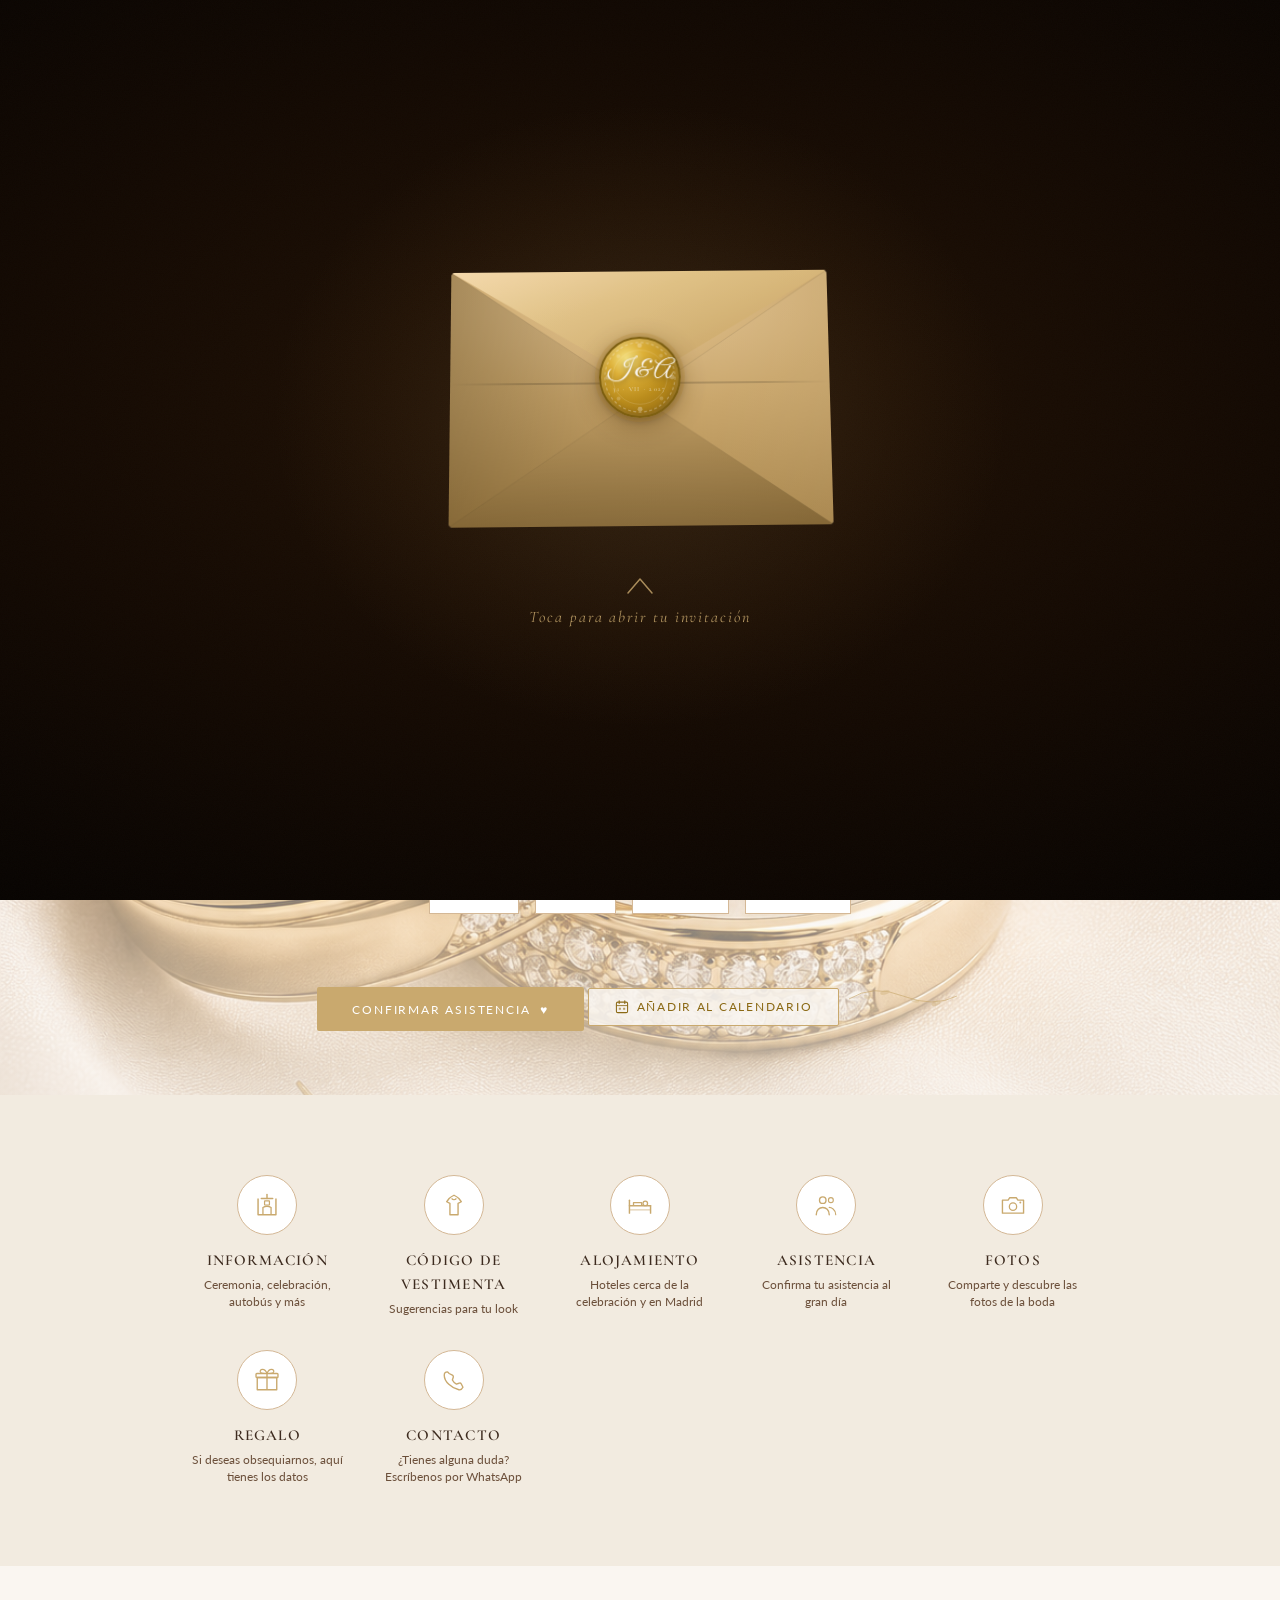
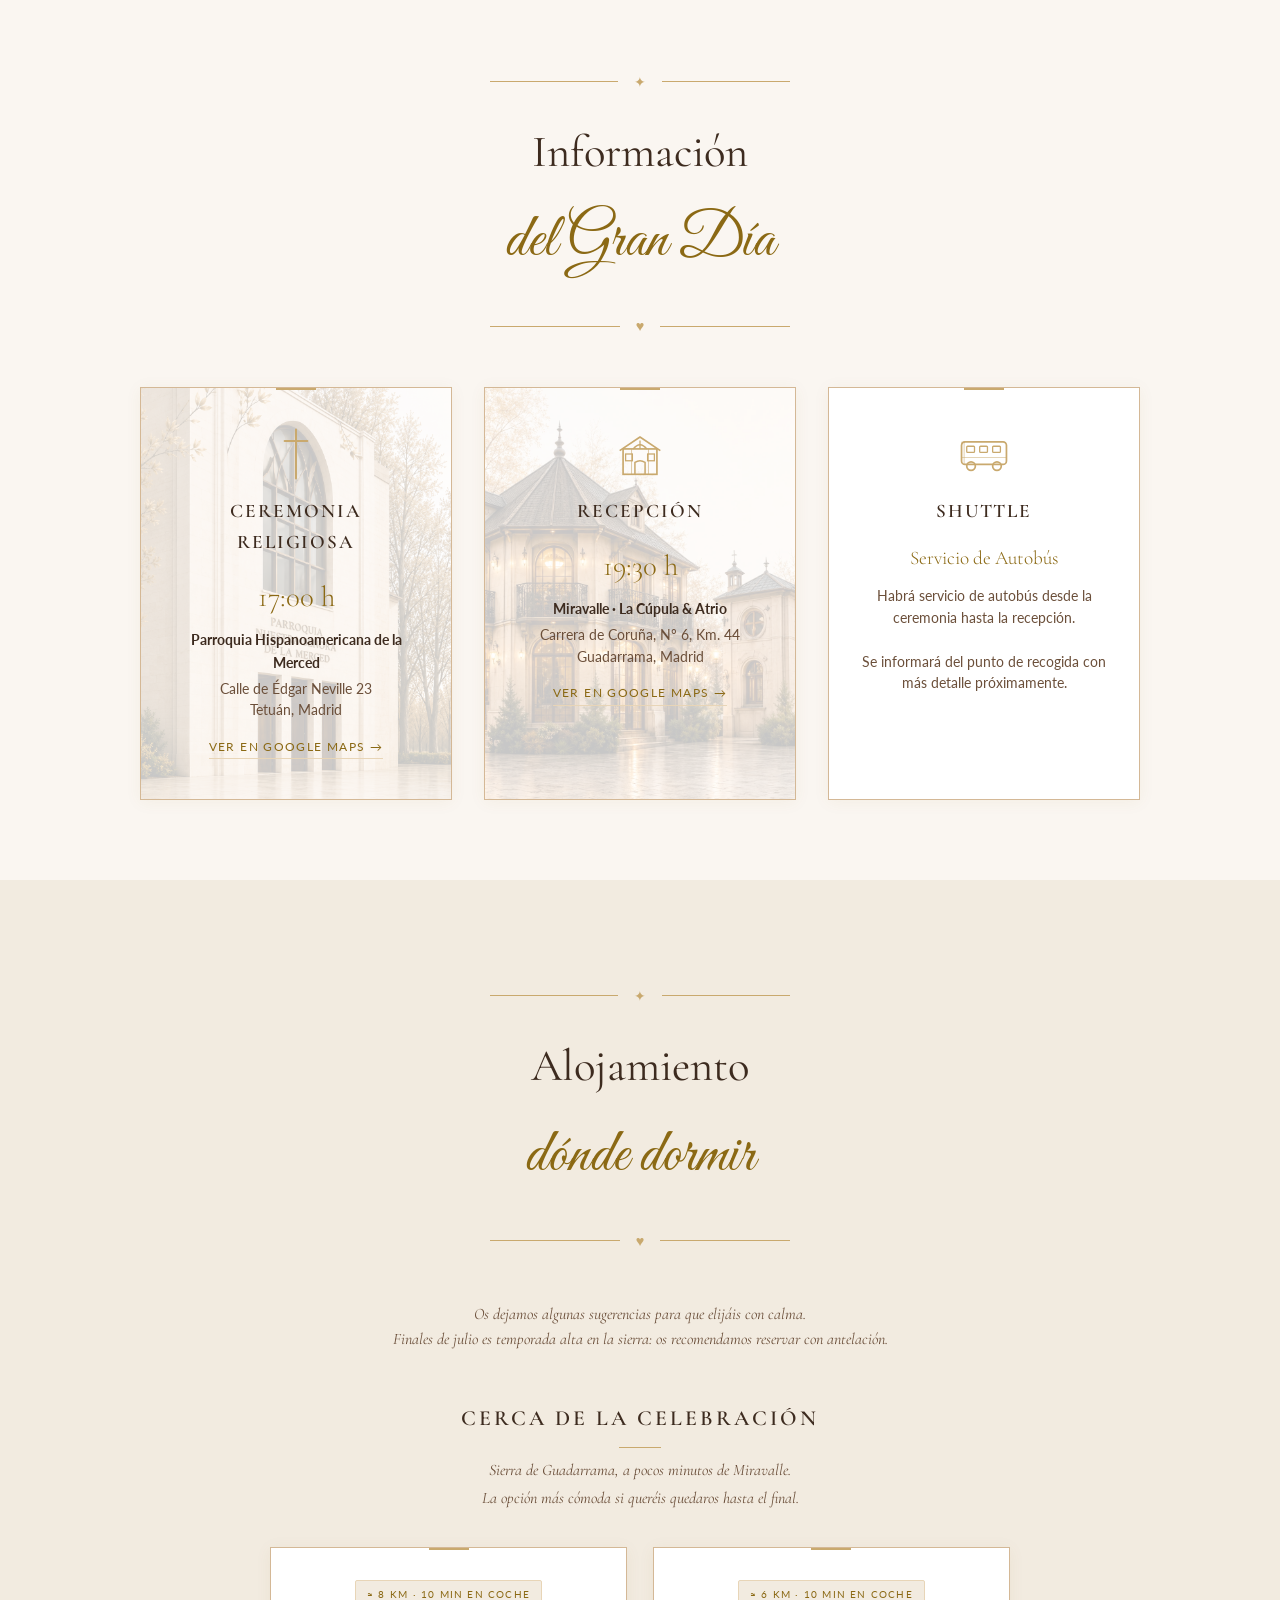
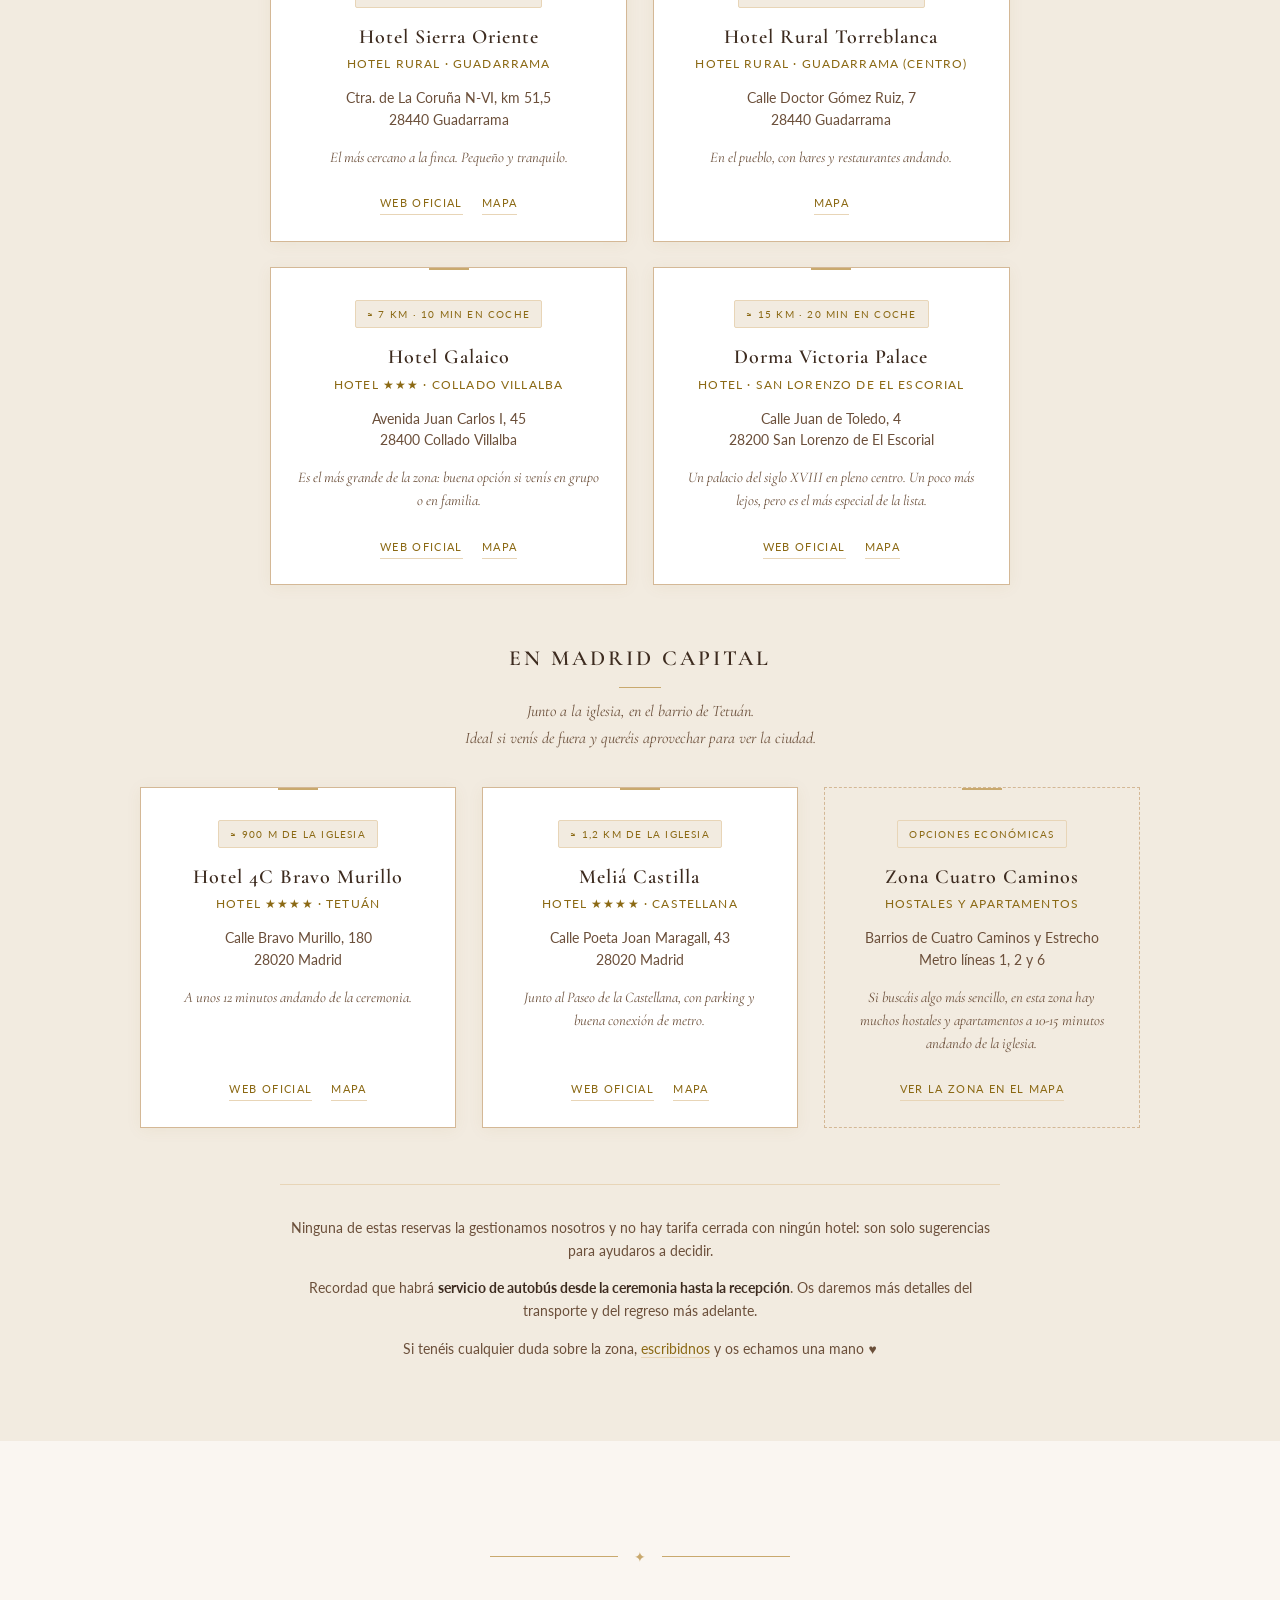
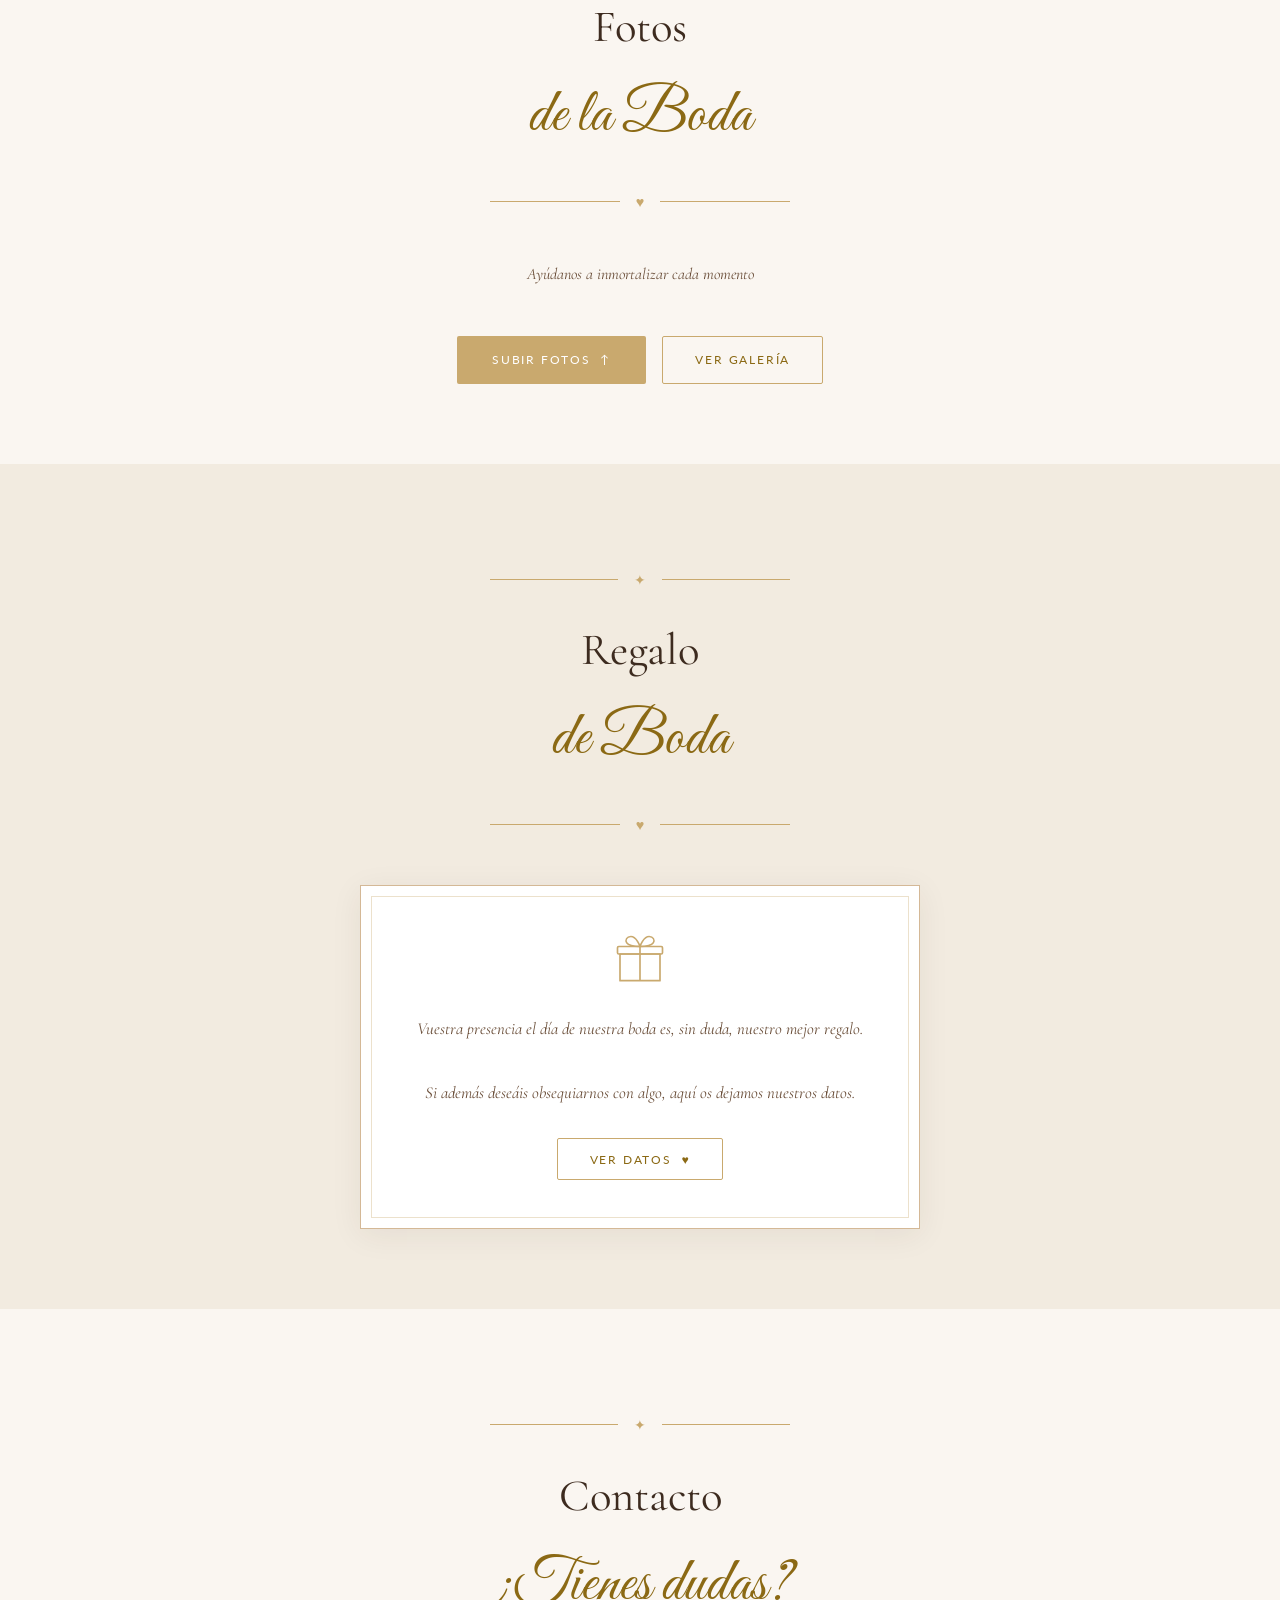
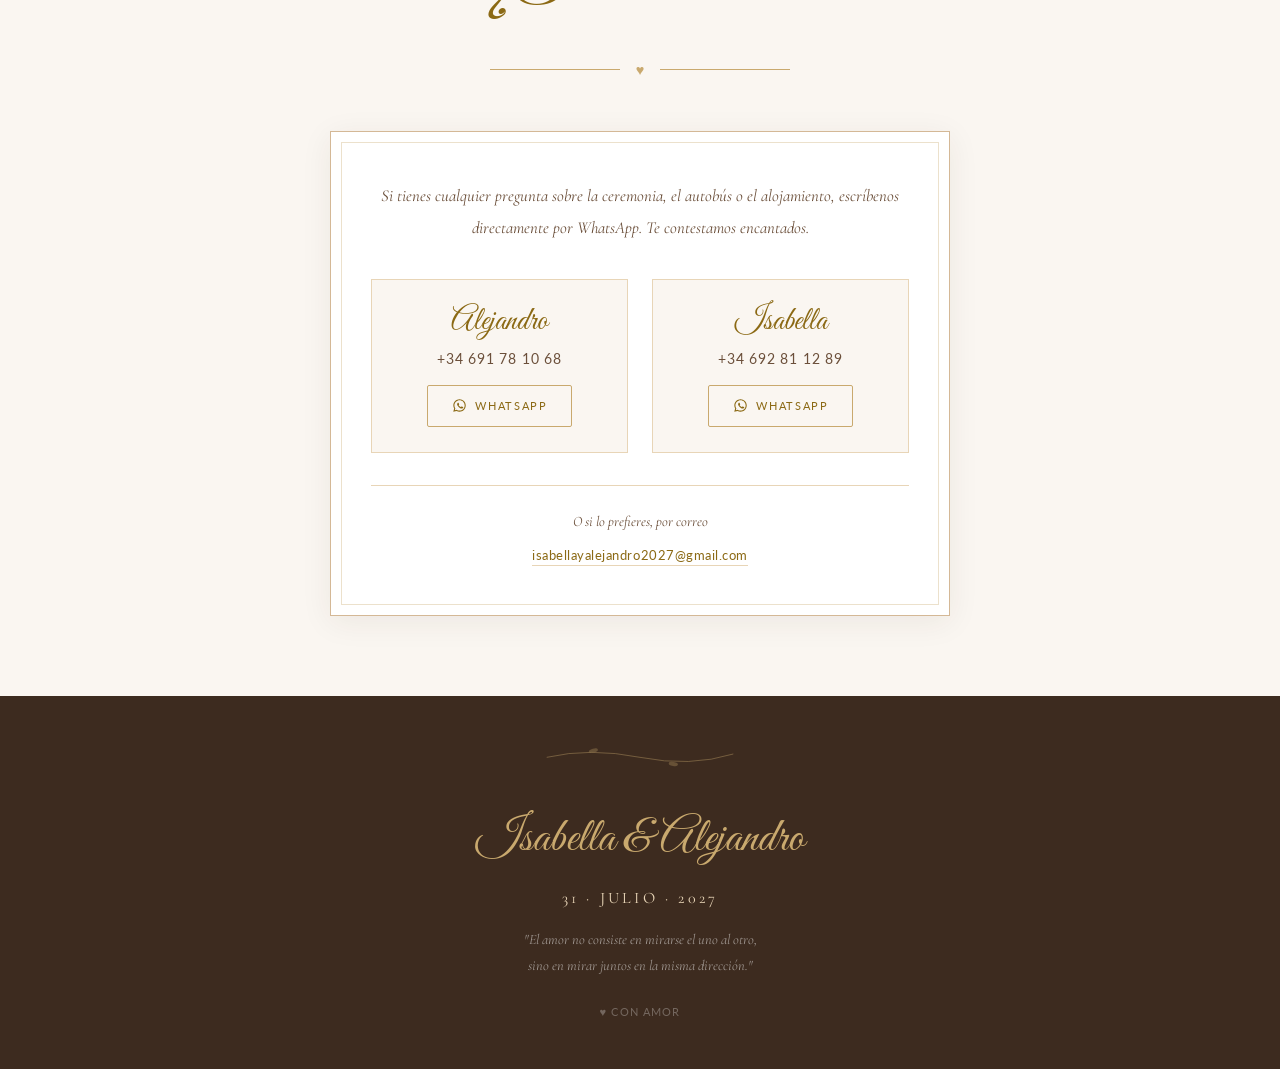
==== commit 004e06e5: "Add files via upload" ====
--- a/index.html
+++ b/index.html
@@ -127,6 +127,7 @@
       <li><a href="#inicio">Inicio</a></li>
       <li><a href="#informacion">Información</a></li>
       <li><a href="vestimenta.html">Código de Vestimenta</a></li>
+      <li><a href="#alojamiento">Alojamiento</a></li>
       <li><a href="#fotos">Fotos</a></li>
       <li><a href="#regalo">Regalo</a></li>
       <li><a href="#contacto">Contacto</a></li>
@@ -256,7 +257,7 @@
             </svg>
           </div>
           <div class="icon-item-title">Información</div>
-          <div class="icon-item-desc">Ceremonia, celebración, alojamiento y más</div>
+          <div class="icon-item-desc">Ceremonia, celebración, autobús y más</div>
         </a>
         <!-- Código de Vestimenta -->
         <a href="vestimenta.html" class="icon-item fade-in">
@@ -268,6 +269,22 @@
           </div>
           <div class="icon-item-title">Código de<br>Vestimenta</div>
           <div class="icon-item-desc">Sugerencias para tu look</div>
+        </a>
+        <!-- Alojamiento -->
+        <a href="#alojamiento" class="icon-item fade-in">
+          <div class="icon-circle">
+            <svg viewBox="0 0 32 32" fill="none" width="26" height="26" xmlns="http://www.w3.org/2000/svg">
+              <!-- Cama -->
+              <path d="M3,26 L3,10" stroke="currentColor" stroke-width="1.8" stroke-linecap="round"/>
+              <path d="M29,26 L29,17" stroke="currentColor" stroke-width="1.8" stroke-linecap="round"/>
+              <path d="M3,17 L29,17" stroke="currentColor" stroke-width="1.8" stroke-linecap="round"/>
+              <path d="M3,22 L29,22" stroke="currentColor" stroke-width="1.4" opacity="0.6"/>
+              <path d="M8,17 L8,13 L18,13 L18,17" stroke="currentColor" stroke-width="1.6" stroke-linejoin="round" fill="none"/>
+              <circle cx="22.5" cy="14" r="2.8" stroke="currentColor" stroke-width="1.6" fill="none"/>
+            </svg>
+          </div>
+          <div class="icon-item-title">Alojamiento</div>
+          <div class="icon-item-desc">Hoteles cerca de la celebración y en Madrid</div>
         </a>
         <!-- Asistencia -->
         <a href="#asistencia" class="icon-item fade-in" onclick="openModal(); return false;">
@@ -409,8 +426,147 @@
     </div>
   </section>
 
+  <!-- ===== ALOJAMIENTO ===== -->
+  <section id="alojamiento" class="section section-alt">
+    <div class="container">
+      <div class="divider"><span class="divider-heart">✦</span></div>
+      <h2 class="section-title">Alojamiento</h2>
+      <span class="section-title-script">dónde dormir</span>
+      <div class="divider"><span class="divider-heart">♥</span></div>
+      <br>
+      <p class="section-subtitle fade-in">
+        Os dejamos algunas sugerencias para que elijáis con calma.<br>
+        Finales de julio es temporada alta en la sierra: os recomendamos reservar con antelación.
+      </p>
+
+      <!-- ---------- ZONA 1 · SIERRA ---------- -->
+      <div class="lodging-zone fade-in">
+        <h3 class="lodging-zone-title">Cerca de la celebración</h3>
+        <p class="lodging-zone-desc">
+          Sierra de Guadarrama, a pocos minutos de Miravalle.<br>
+          La opción más cómoda si queréis quedaros hasta el final.
+        </p>
+
+        <div class="lodging-grid lodging-grid-2">
+
+          <article class="lodging-card">
+            <span class="lodging-badge">≈ 8 km · 10 min en coche</span>
+            <h4 class="lodging-name">Hotel Sierra Oriente</h4>
+            <p class="lodging-type">Hotel rural · Guadarrama</p>
+            <p class="lodging-address">Ctra. de La Coruña N-VI, km 51,5<br>28440 Guadarrama</p>
+            <p class="lodging-note-sm">El más cercano a la finca. Pequeño y tranquilo.</p>
+            <div class="lodging-links">
+              <a href="https://www.hotelsierraoriente.com/" target="_blank" rel="noopener">Web oficial</a>
+              <a href="https://maps.google.com/?q=Hotel+Sierra+Oriente+Guadarrama" target="_blank" rel="noopener">Mapa</a>
+            </div>
+          </article>
+
+          <article class="lodging-card">
+            <span class="lodging-badge">≈ 6 km · 10 min en coche</span>
+            <h4 class="lodging-name">Hotel Rural Torreblanca</h4>
+            <p class="lodging-type">Hotel rural · Guadarrama (centro)</p>
+            <p class="lodging-address">Calle Doctor Gómez Ruiz, 7<br>28440 Guadarrama</p>
+            <p class="lodging-note-sm">En el pueblo, con bares y restaurantes andando.</p>
+            <div class="lodging-links">
+              <a href="https://maps.google.com/?q=Hotel+Rural+Torreblanca+Guadarrama" target="_blank" rel="noopener">Mapa</a>
+            </div>
+          </article>
+
+          <article class="lodging-card">
+            <span class="lodging-badge">≈ 7 km · 10 min en coche</span>
+            <h4 class="lodging-name">Hotel Galaico</h4>
+            <p class="lodging-type">Hotel ★★★ · Collado Villalba</p>
+            <p class="lodging-address">Avenida Juan Carlos I, 45<br>28400 Collado Villalba</p>
+            <p class="lodging-note-sm">Es el más grande de la zona: buena opción si venís en grupo o en familia.</p>
+            <div class="lodging-links">
+              <a href="https://www.hotelgalaico.com/" target="_blank" rel="noopener">Web oficial</a>
+              <a href="https://maps.google.com/?q=Hotel+Galaico+Collado+Villalba" target="_blank" rel="noopener">Mapa</a>
+            </div>
+          </article>
+
+          <article class="lodging-card">
+            <span class="lodging-badge">≈ 15 km · 20 min en coche</span>
+            <h4 class="lodging-name">Dorma Victoria Palace</h4>
+            <p class="lodging-type">Hotel · San Lorenzo de El Escorial</p>
+            <p class="lodging-address">Calle Juan de Toledo, 4<br>28200 San Lorenzo de El Escorial</p>
+            <p class="lodging-note-sm">Un palacio del siglo XVIII en pleno centro. Un poco más lejos, pero es el más especial de la lista.</p>
+            <div class="lodging-links">
+              <a href="https://www.eurostarshotels.com/dorma-victoria-palace.html" target="_blank" rel="noopener">Web oficial</a>
+              <a href="https://maps.google.com/?q=Victoria+Palace+San+Lorenzo+de+El+Escorial" target="_blank" rel="noopener">Mapa</a>
+            </div>
+          </article>
+
+        </div>
+      </div>
+
+      <!-- ---------- ZONA 2 · MADRID ---------- -->
+      <div class="lodging-zone fade-in">
+        <h3 class="lodging-zone-title">En Madrid capital</h3>
+        <p class="lodging-zone-desc">
+          Junto a la iglesia, en el barrio de Tetuán.<br>
+          Ideal si venís de fuera y queréis aprovechar para ver la ciudad.
+        </p>
+
+        <div class="lodging-grid">
+
+          <article class="lodging-card">
+            <span class="lodging-badge">≈ 900 m de la iglesia</span>
+            <h4 class="lodging-name">Hotel 4C Bravo Murillo</h4>
+            <p class="lodging-type">Hotel ★★★★ · Tetuán</p>
+            <p class="lodging-address">Calle Bravo Murillo, 180<br>28020 Madrid</p>
+            <p class="lodging-note-sm">A unos 12 minutos andando de la ceremonia.</p>
+            <div class="lodging-links">
+              <a href="https://www.hotelbravomurillo.es/" target="_blank" rel="noopener">Web oficial</a>
+              <a href="https://maps.google.com/?q=Hotel+4C+Bravo+Murillo+Madrid" target="_blank" rel="noopener">Mapa</a>
+            </div>
+          </article>
+
+          <article class="lodging-card">
+            <span class="lodging-badge">≈ 1,2 km de la iglesia</span>
+            <h4 class="lodging-name">Meliá Castilla</h4>
+            <p class="lodging-type">Hotel ★★★★ · Castellana</p>
+            <p class="lodging-address">Calle Poeta Joan Maragall, 43<br>28020 Madrid</p>
+            <p class="lodging-note-sm">Junto al Paseo de la Castellana, con parking y buena conexión de metro.</p>
+            <div class="lodging-links">
+              <a href="https://www.melia.com/es/hoteles/espana/madrid/melia-castilla" target="_blank" rel="noopener">Web oficial</a>
+              <a href="https://maps.google.com/?q=Melia+Castilla+Madrid" target="_blank" rel="noopener">Mapa</a>
+            </div>
+          </article>
+
+          <article class="lodging-card lodging-card-tip">
+            <span class="lodging-badge">Opciones económicas</span>
+            <h4 class="lodging-name">Zona Cuatro Caminos</h4>
+            <p class="lodging-type">Hostales y apartamentos</p>
+            <p class="lodging-address">Barrios de Cuatro Caminos y Estrecho<br>Metro líneas 1, 2 y 6</p>
+            <p class="lodging-note-sm">Si buscáis algo más sencillo, en esta zona hay muchos hostales y apartamentos a 10-15 minutos andando de la iglesia.</p>
+            <div class="lodging-links">
+              <a href="https://maps.google.com/?q=hoteles+Cuatro+Caminos+Madrid" target="_blank" rel="noopener">Ver la zona en el mapa</a>
+            </div>
+          </article>
+
+        </div>
+      </div>
+
+      <!-- ---------- NOTA ---------- -->
+      <div class="lodging-footnote fade-in">
+        <p>
+          Ninguna de estas reservas la gestionamos nosotros y no hay tarifa cerrada con ningún hotel:
+          son solo sugerencias para ayudaros a decidir.
+        </p>
+        <p>
+          Recordad que habrá <strong>servicio de autobús desde la ceremonia hasta la recepción</strong>.
+          Os daremos más detalles del transporte y del regreso más adelante.
+        </p>
+        <p>
+          Si tenéis cualquier duda sobre la zona, <a href="#contacto">escribidnos</a> y os echamos una mano ♥
+        </p>
+      </div>
+
+    </div>
+  </section>
+
   <!-- ===== FOTOS ===== -->
-  <section id="fotos" class="section section-alt">
+  <section id="fotos" class="section">
     <div class="container" style="text-align:center">
       <div class="divider"><span class="divider-heart">✦</span></div>
       <h2 class="section-title">Fotos</h2>
@@ -432,7 +588,7 @@
   </section>
 
   <!-- ===== REGALO ===== -->
-  <section id="regalo" class="section">
+  <section id="regalo" class="section section-alt">
     <div class="container" style="text-align:center">
       <div class="divider"><span class="divider-heart">✦</span></div>
       <h2 class="section-title">Regalo</h2>
@@ -499,7 +655,7 @@
   </section>
 
   <!-- ===== CONTACTO ===== -->
-  <section id="contacto" class="section section-alt">
+  <section id="contacto" class="section">
     <div class="container" style="text-align:center">
       <div class="divider"><span class="divider-heart">✦</span></div>
       <h2 class="section-title">Contacto</h2>
--- a/styles.css
+++ b/styles.css
@@ -2258,3 +2258,258 @@
     display: flex;
   }
 }
+
+/* =============================================
+   ALOJAMIENTO
+   ============================================= */
+.lodging-zone {
+  max-width: 1000px;
+  margin: 0 auto 3.5rem;
+}
+
+.lodging-zone + .lodging-zone {
+  margin-top: 1rem;
+}
+
+.lodging-zone-title {
+  font-family: 'Cormorant Garamond', serif;
+  font-size: 1.35rem;
+  font-weight: 600;
+  letter-spacing: 0.14em;
+  text-transform: uppercase;
+  color: var(--text-dark);
+  text-align: center;
+  margin-bottom: 0.6rem;
+}
+
+/* Filete dorado bajo el título de zona */
+.lodging-zone-title::after {
+  content: '';
+  display: block;
+  width: 42px;
+  height: 1px;
+  background: var(--gold);
+  margin: 0.7rem auto 0;
+}
+
+.lodging-zone-desc {
+  font-family: 'Cormorant Garamond', serif;
+  font-style: italic;
+  font-size: 1rem;
+  line-height: 1.7;
+  color: var(--text-mid);
+  text-align: center;
+  margin-bottom: 2.2rem;
+}
+
+.lodging-grid {
+  display: grid;
+  grid-template-columns: repeat(3, 1fr);
+  gap: 1.6rem;
+}
+
+/* Rejilla 2x2, para las zonas con cuatro opciones */
+.lodging-grid-2 {
+  grid-template-columns: repeat(2, 1fr);
+  max-width: 740px;
+  margin: 0 auto;
+}
+
+.lodging-card {
+  background: var(--white);
+  border: 1px solid var(--border);
+  padding: 2rem 1.6rem 1.6rem;
+  text-align: center;
+  position: relative;
+  display: flex;
+  flex-direction: column;
+  box-shadow: 0 2px 16px rgba(139, 105, 20, 0.06);
+  transition: box-shadow 0.25s, transform 0.25s;
+}
+
+.lodging-card:hover {
+  box-shadow: 0 6px 24px rgba(139, 105, 20, 0.14);
+  transform: translateY(-3px);
+}
+
+/* Línea dorada superior, igual que en las info-card */
+.lodging-card::before {
+  content: '';
+  position: absolute;
+  top: 0;
+  left: 50%;
+  transform: translateX(-50%);
+  width: 40px;
+  height: 2px;
+  background: var(--gold);
+}
+
+.lodging-badge {
+  display: inline-block;
+  align-self: center;
+  font-size: 0.63rem;
+  letter-spacing: 0.12em;
+  text-transform: uppercase;
+  color: var(--gold-dark);
+  background: var(--cream-dark);
+  border: 1px solid var(--gold-light);
+  border-radius: 2px;
+  padding: 0.3rem 0.7rem;
+  margin-bottom: 1rem;
+}
+
+.lodging-name {
+  font-family: 'Cormorant Garamond', serif;
+  font-size: 1.25rem;
+  font-weight: 600;
+  letter-spacing: 0.05em;
+  color: var(--text-dark);
+  margin-bottom: 0.35rem;
+  line-height: 1.3;
+}
+
+.lodging-type {
+  font-size: 0.72rem;
+  letter-spacing: 0.1em;
+  text-transform: uppercase;
+  color: var(--gold-dark);
+  margin-bottom: 0.9rem;
+}
+
+.lodging-address {
+  font-size: 0.85rem;
+  line-height: 1.6;
+  color: var(--text-mid);
+  margin-bottom: 0.9rem;
+}
+
+.lodging-note-sm {
+  font-family: 'Cormorant Garamond', serif;
+  font-style: italic;
+  font-size: 0.92rem;
+  line-height: 1.55;
+  color: var(--text-mid);
+  margin-bottom: 1.2rem;
+}
+
+/* Empuja los enlaces al pie de la tarjeta para alinearlos entre sí */
+.lodging-links {
+  margin-top: auto;
+  display: flex;
+  flex-wrap: wrap;
+  justify-content: center;
+  gap: 0.4rem 1.2rem;
+  padding-top: 0.4rem;
+}
+
+.lodging-links a {
+  font-size: 0.7rem;
+  letter-spacing: 0.12em;
+  text-transform: uppercase;
+  color: var(--gold-dark);
+  text-decoration: none;
+  border-bottom: 1px solid var(--gold-light);
+  padding-bottom: 2px;
+  transition: border-color 0.2s, color 0.2s;
+}
+
+.lodging-links a:hover {
+  border-color: var(--gold);
+  color: var(--text-dark);
+}
+
+/* Tarjeta "consejo": sin fondo blanco, para diferenciarla de un hotel concreto */
+.lodging-card-tip {
+  background: transparent;
+  border-style: dashed;
+  box-shadow: none;
+}
+
+.lodging-card-tip:hover {
+  box-shadow: none;
+  transform: none;
+}
+
+.lodging-footnote {
+  max-width: 720px;
+  margin: 0 auto;
+  text-align: center;
+  border-top: 1px solid var(--gold-light);
+  padding-top: 2rem;
+}
+
+.lodging-footnote p {
+  font-size: 0.85rem;
+  line-height: 1.7;
+  color: var(--text-mid);
+}
+
+.lodging-footnote p + p {
+  margin-top: 0.9rem;
+}
+
+.lodging-footnote strong {
+  color: var(--text-dark);
+  font-weight: 700;
+}
+
+.lodging-footnote a {
+  color: var(--gold-dark);
+  text-decoration: none;
+  border-bottom: 1px solid var(--gold-light);
+}
+
+.lodging-footnote a:hover {
+  border-color: var(--gold);
+}
+
+/* --- Navbar: con el enlace de Alojamiento son 7 items.
+       Por debajo de 1400px se reduce el aire entre ellos para
+       que no lleguen a tocar el nombre de los novios. --- */
+@media (max-width: 1400px) {
+  .navbar-links {
+    gap: 1.15rem;
+  }
+
+  .btn-nav {
+    padding: 0.5rem 0.9rem !important;
+  }
+}
+
+@media (max-width: 1200px) {
+  .navbar {
+    padding: 0 1.2rem;
+  }
+
+  .navbar-links {
+    gap: 0.85rem;
+  }
+
+  .navbar-links a {
+    font-size: 0.7rem;
+    letter-spacing: 0.08em;
+  }
+}
+
+/* --- Alojamiento: tablet y móvil --- */
+@media (max-width: 900px) {
+  .lodging-grid {
+    grid-template-columns: repeat(2, 1fr);
+  }
+}
+
+@media (max-width: 768px) {
+  .lodging-grid {
+    grid-template-columns: 1fr;
+    max-width: 420px;
+    margin: 0 auto;
+  }
+
+  .lodging-zone {
+    margin-bottom: 2.5rem;
+  }
+
+  .lodging-zone-title {
+    font-size: 1.15rem;
+  }
+}
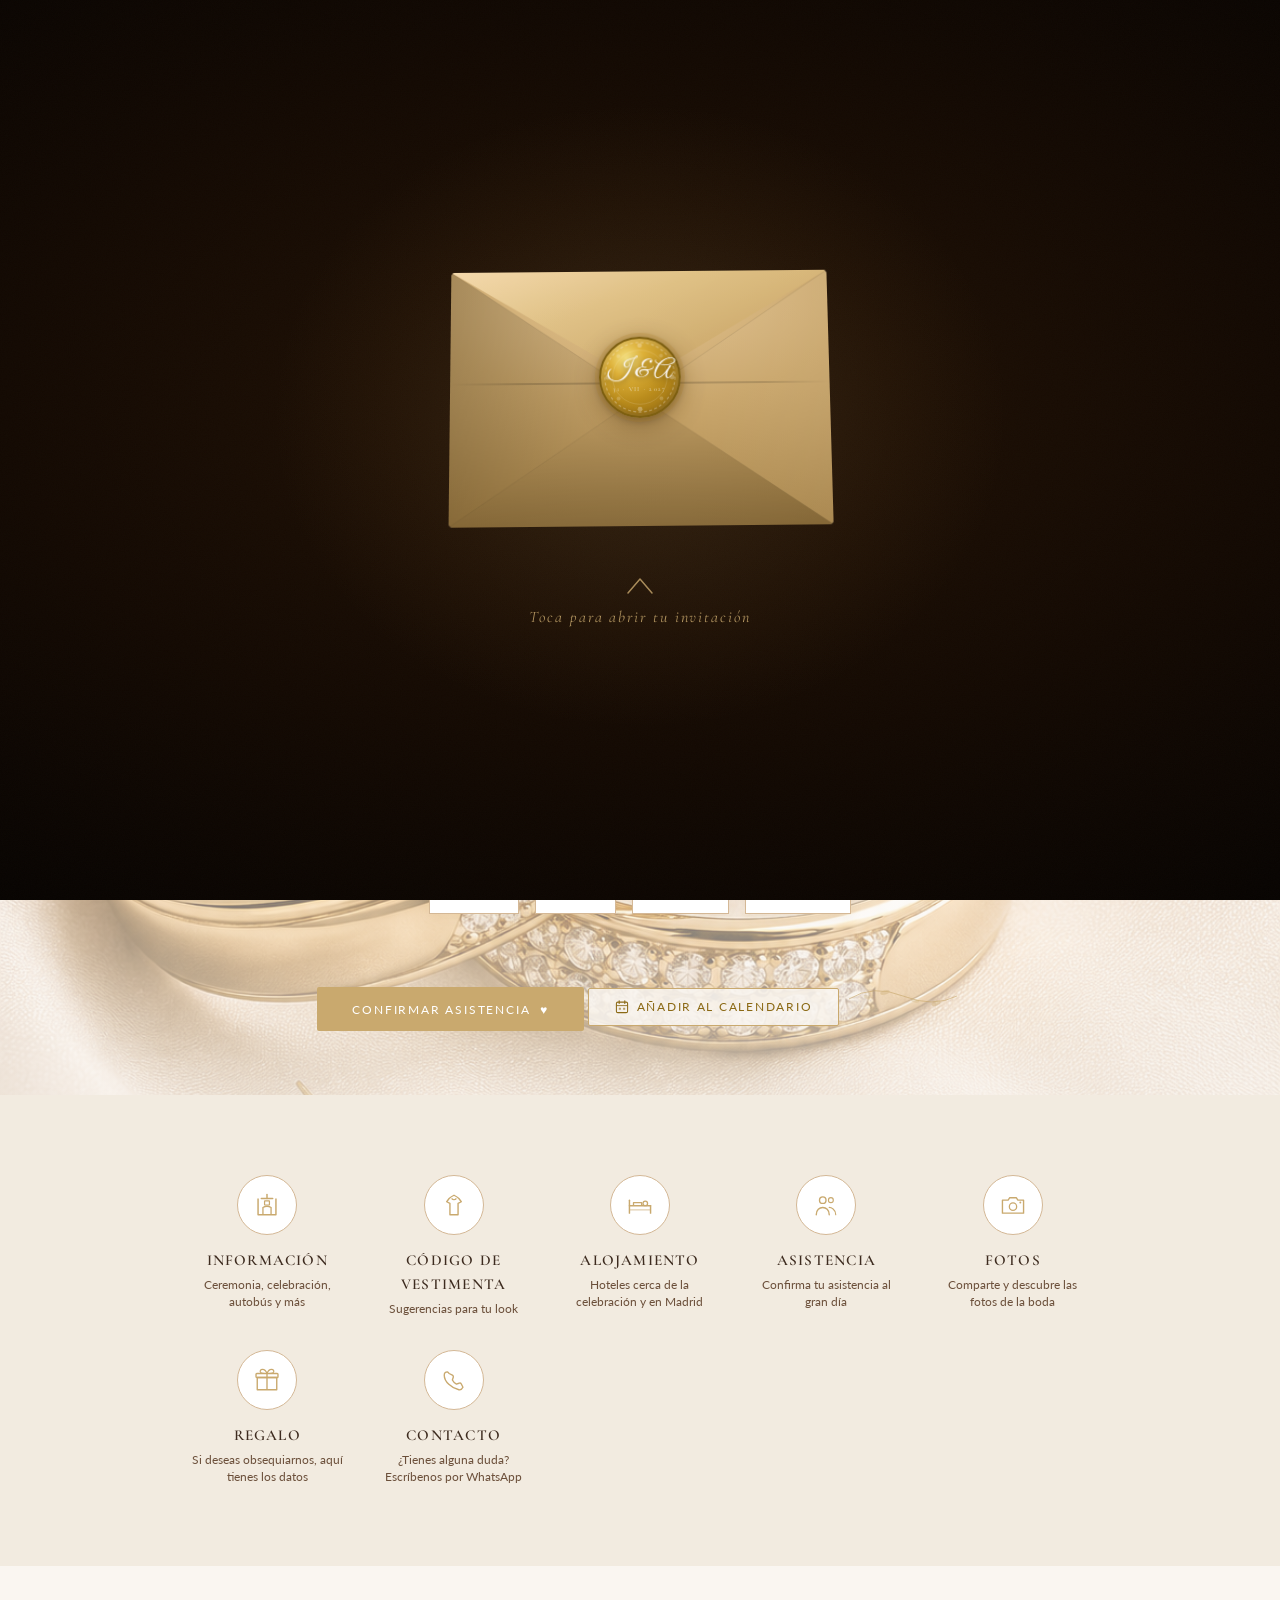
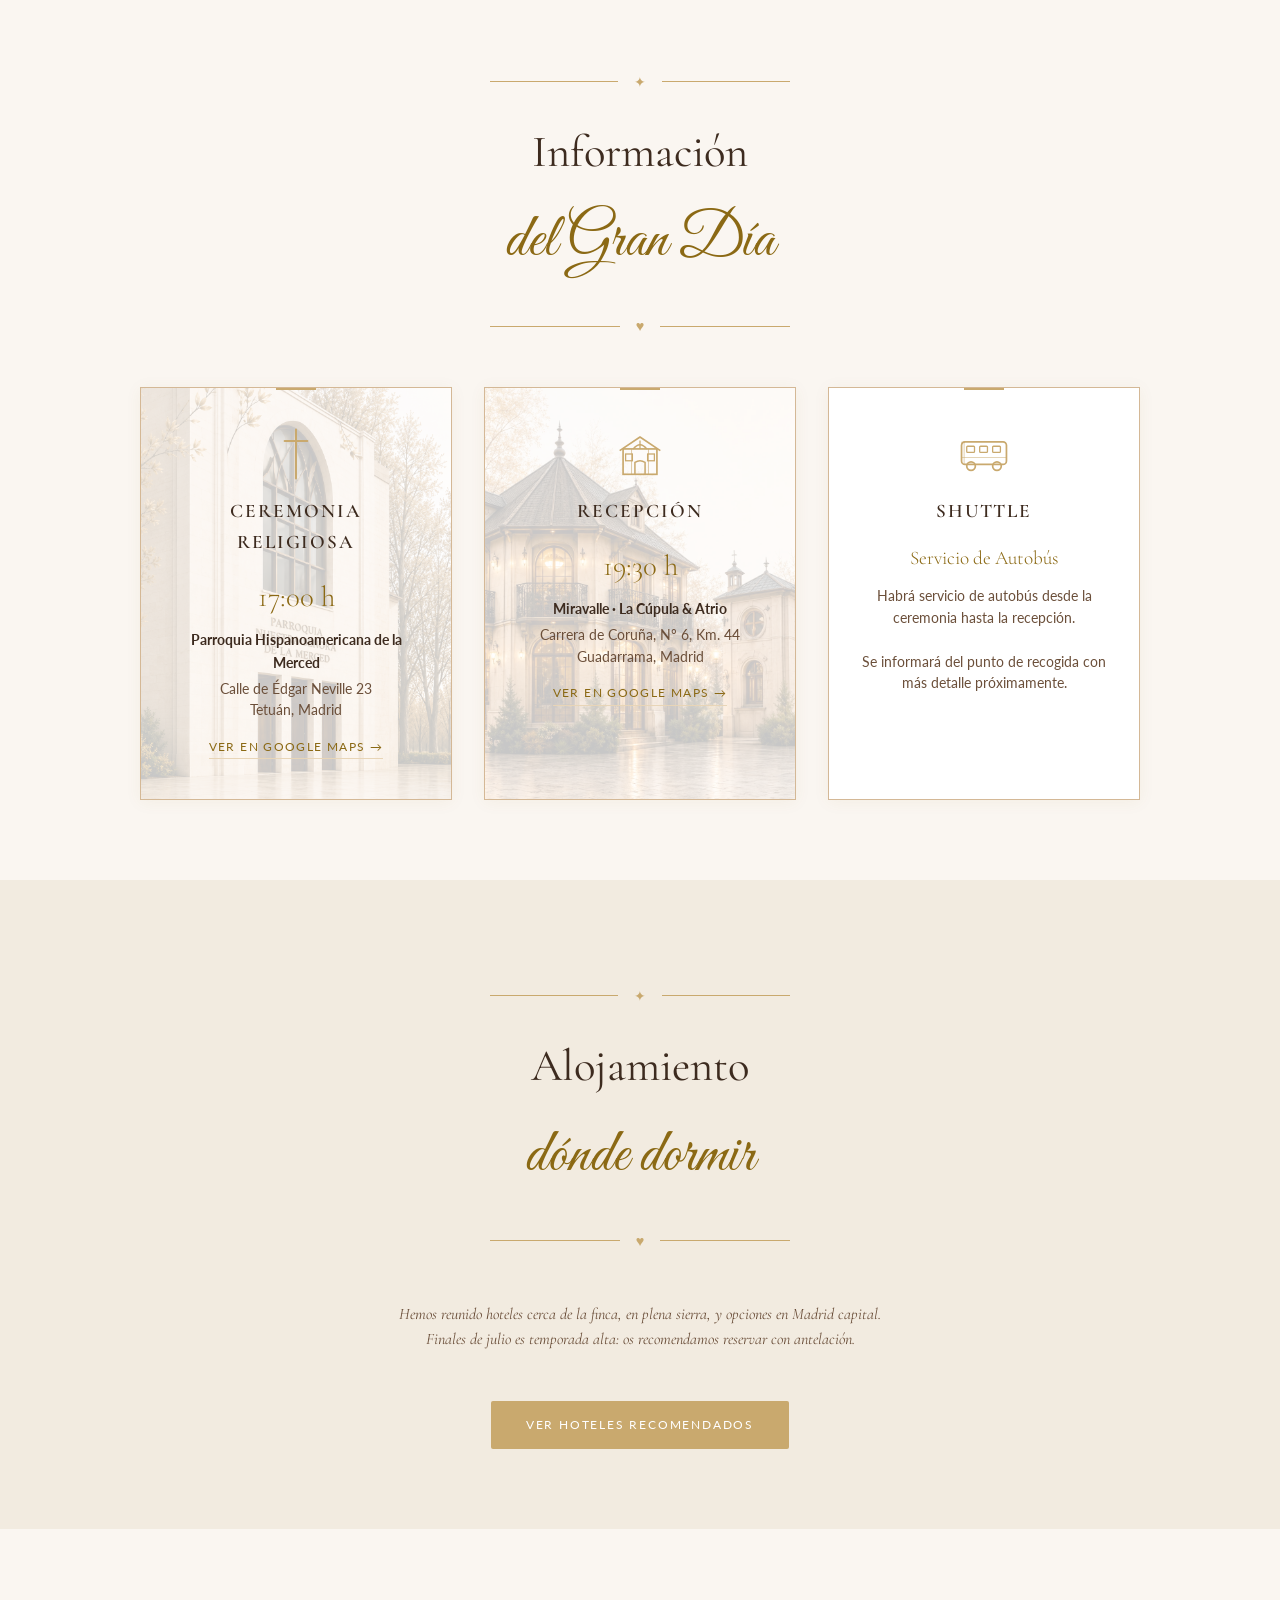
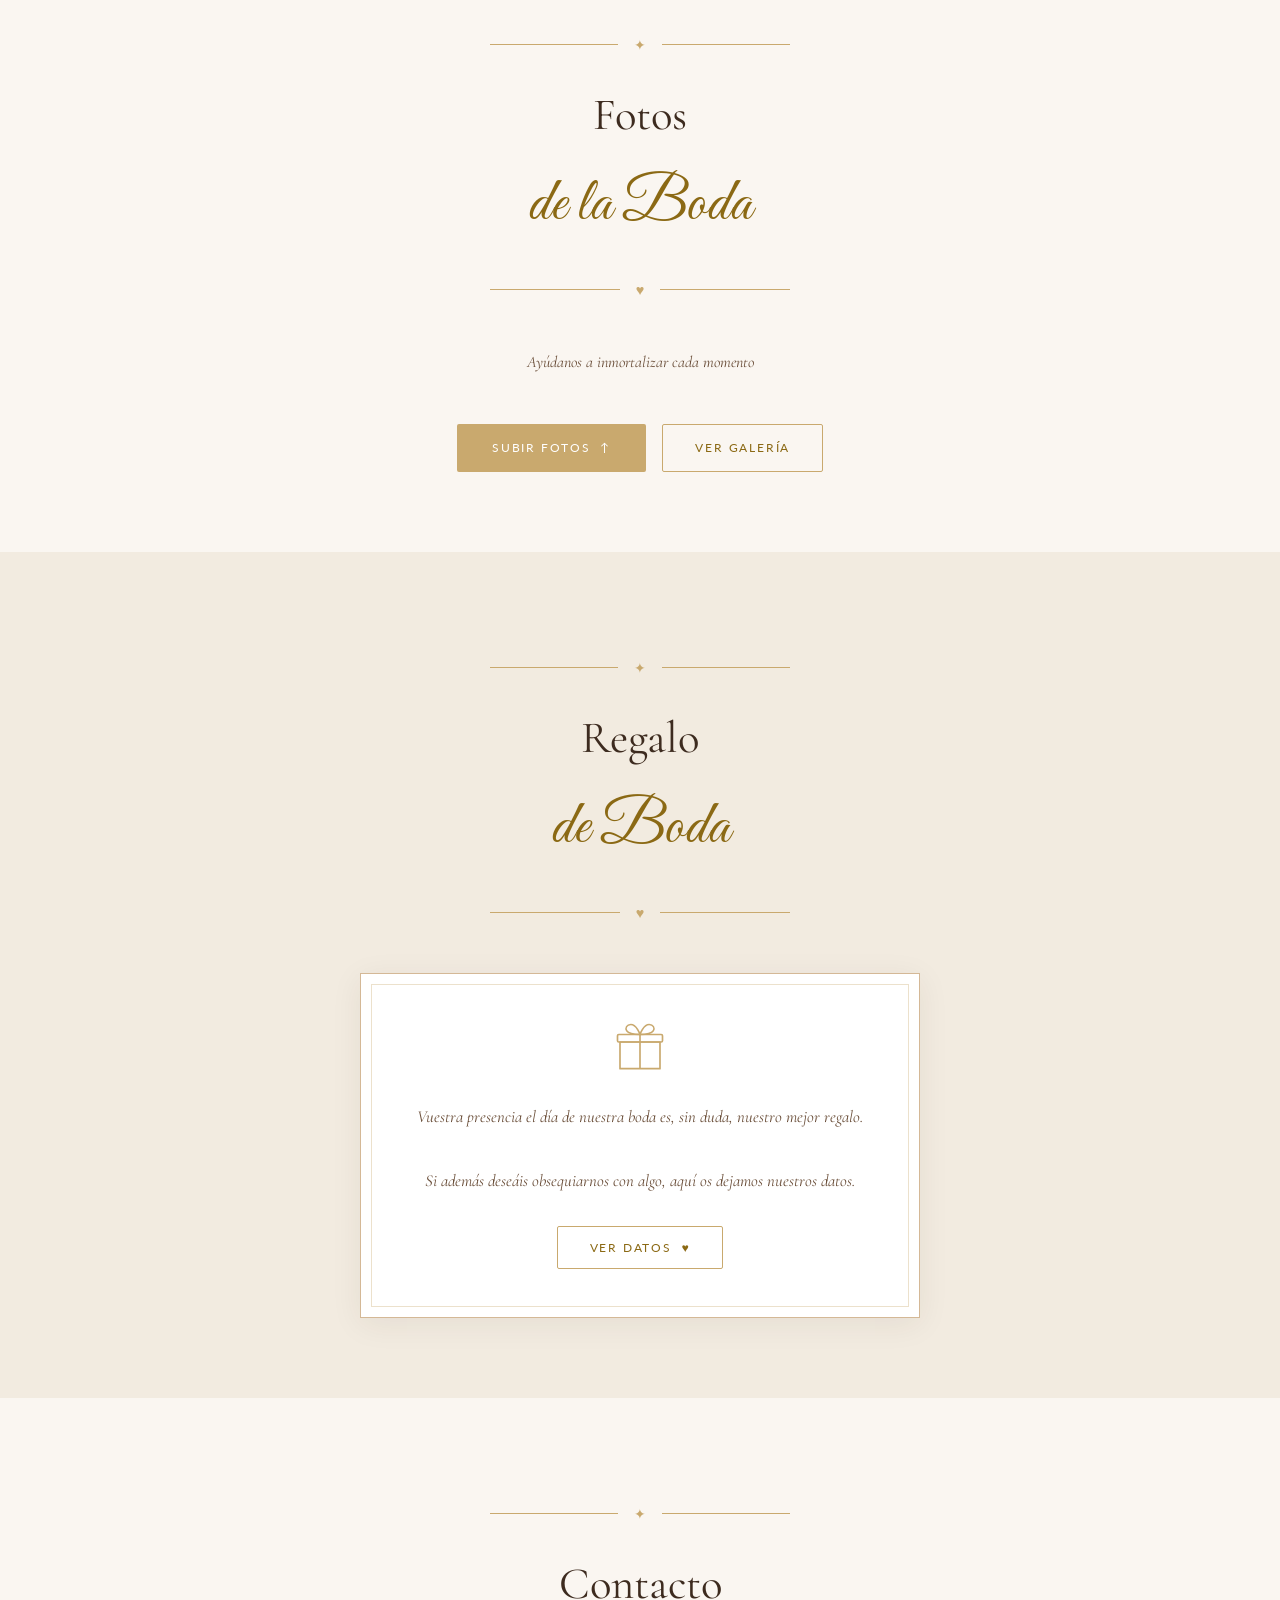
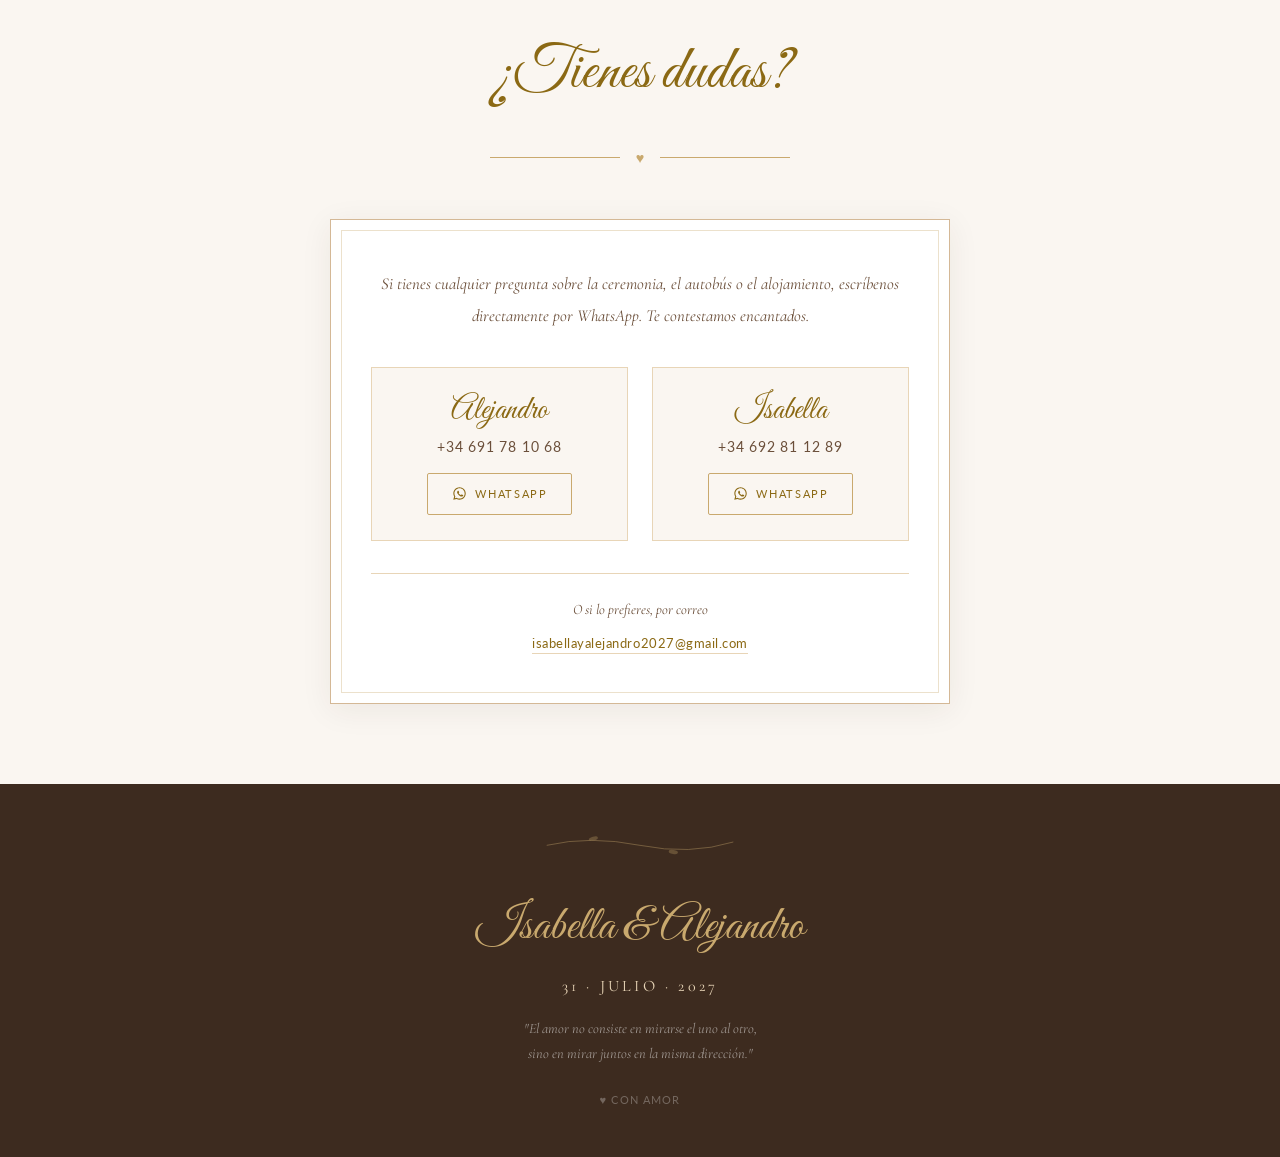
==== commit 55c5a466: "Add files via upload" ====
--- a/index.html
+++ b/index.html
@@ -127,7 +127,7 @@
       <li><a href="#inicio">Inicio</a></li>
       <li><a href="#informacion">Información</a></li>
       <li><a href="vestimenta.html">Código de Vestimenta</a></li>
-      <li><a href="#alojamiento">Alojamiento</a></li>
+      <li><a href="alojamiento.html">Alojamiento</a></li>
       <li><a href="#fotos">Fotos</a></li>
       <li><a href="#regalo">Regalo</a></li>
       <li><a href="#contacto">Contacto</a></li>
@@ -271,7 +271,7 @@
           <div class="icon-item-desc">Sugerencias para tu look</div>
         </a>
         <!-- Alojamiento -->
-        <a href="#alojamiento" class="icon-item fade-in">
+        <a href="alojamiento.html" class="icon-item fade-in">
           <div class="icon-circle">
             <svg viewBox="0 0 32 32" fill="none" width="26" height="26" xmlns="http://www.w3.org/2000/svg">
               <!-- Cama -->
@@ -427,141 +427,21 @@
   </section>
 
   <!-- ===== ALOJAMIENTO ===== -->
+  <!-- ===== ALOJAMIENTO · resumen (contenido completo en alojamiento.html) ===== -->
   <section id="alojamiento" class="section section-alt">
-    <div class="container">
+    <div class="container" style="text-align:center">
       <div class="divider"><span class="divider-heart">✦</span></div>
       <h2 class="section-title">Alojamiento</h2>
       <span class="section-title-script">dónde dormir</span>
       <div class="divider"><span class="divider-heart">♥</span></div>
       <br>
       <p class="section-subtitle fade-in">
-        Os dejamos algunas sugerencias para que elijáis con calma.<br>
-        Finales de julio es temporada alta en la sierra: os recomendamos reservar con antelación.
+        Hemos reunido hoteles cerca de la finca, en plena sierra, y opciones en Madrid capital.<br>
+        Finales de julio es temporada alta: os recomendamos reservar con antelación.
       </p>
-
-      <!-- ---------- ZONA 1 · SIERRA ---------- -->
-      <div class="lodging-zone fade-in">
-        <h3 class="lodging-zone-title">Cerca de la celebración</h3>
-        <p class="lodging-zone-desc">
-          Sierra de Guadarrama, a pocos minutos de Miravalle.<br>
-          La opción más cómoda si queréis quedaros hasta el final.
-        </p>
-
-        <div class="lodging-grid lodging-grid-2">
-
-          <article class="lodging-card">
-            <span class="lodging-badge">≈ 8 km · 10 min en coche</span>
-            <h4 class="lodging-name">Hotel Sierra Oriente</h4>
-            <p class="lodging-type">Hotel rural · Guadarrama</p>
-            <p class="lodging-address">Ctra. de La Coruña N-VI, km 51,5<br>28440 Guadarrama</p>
-            <p class="lodging-note-sm">El más cercano a la finca. Pequeño y tranquilo.</p>
-            <div class="lodging-links">
-              <a href="https://www.hotelsierraoriente.com/" target="_blank" rel="noopener">Web oficial</a>
-              <a href="https://maps.google.com/?q=Hotel+Sierra+Oriente+Guadarrama" target="_blank" rel="noopener">Mapa</a>
-            </div>
-          </article>
-
-          <article class="lodging-card">
-            <span class="lodging-badge">≈ 6 km · 10 min en coche</span>
-            <h4 class="lodging-name">Hotel Rural Torreblanca</h4>
-            <p class="lodging-type">Hotel rural · Guadarrama (centro)</p>
-            <p class="lodging-address">Calle Doctor Gómez Ruiz, 7<br>28440 Guadarrama</p>
-            <p class="lodging-note-sm">En el pueblo, con bares y restaurantes andando.</p>
-            <div class="lodging-links">
-              <a href="https://maps.google.com/?q=Hotel+Rural+Torreblanca+Guadarrama" target="_blank" rel="noopener">Mapa</a>
-            </div>
-          </article>
-
-          <article class="lodging-card">
-            <span class="lodging-badge">≈ 7 km · 10 min en coche</span>
-            <h4 class="lodging-name">Hotel Galaico</h4>
-            <p class="lodging-type">Hotel ★★★ · Collado Villalba</p>
-            <p class="lodging-address">Avenida Juan Carlos I, 45<br>28400 Collado Villalba</p>
-            <p class="lodging-note-sm">Es el más grande de la zona: buena opción si venís en grupo o en familia.</p>
-            <div class="lodging-links">
-              <a href="https://www.hotelgalaico.com/" target="_blank" rel="noopener">Web oficial</a>
-              <a href="https://maps.google.com/?q=Hotel+Galaico+Collado+Villalba" target="_blank" rel="noopener">Mapa</a>
-            </div>
-          </article>
-
-          <article class="lodging-card">
-            <span class="lodging-badge">≈ 15 km · 20 min en coche</span>
-            <h4 class="lodging-name">Dorma Victoria Palace</h4>
-            <p class="lodging-type">Hotel · San Lorenzo de El Escorial</p>
-            <p class="lodging-address">Calle Juan de Toledo, 4<br>28200 San Lorenzo de El Escorial</p>
-            <p class="lodging-note-sm">Un palacio del siglo XVIII en pleno centro. Un poco más lejos, pero es el más especial de la lista.</p>
-            <div class="lodging-links">
-              <a href="https://www.eurostarshotels.com/dorma-victoria-palace.html" target="_blank" rel="noopener">Web oficial</a>
-              <a href="https://maps.google.com/?q=Victoria+Palace+San+Lorenzo+de+El+Escorial" target="_blank" rel="noopener">Mapa</a>
-            </div>
-          </article>
-
-        </div>
-      </div>
-
-      <!-- ---------- ZONA 2 · MADRID ---------- -->
-      <div class="lodging-zone fade-in">
-        <h3 class="lodging-zone-title">En Madrid capital</h3>
-        <p class="lodging-zone-desc">
-          Junto a la iglesia, en el barrio de Tetuán.<br>
-          Ideal si venís de fuera y queréis aprovechar para ver la ciudad.
-        </p>
-
-        <div class="lodging-grid">
-
-          <article class="lodging-card">
-            <span class="lodging-badge">≈ 900 m de la iglesia</span>
-            <h4 class="lodging-name">Hotel 4C Bravo Murillo</h4>
-            <p class="lodging-type">Hotel ★★★★ · Tetuán</p>
-            <p class="lodging-address">Calle Bravo Murillo, 180<br>28020 Madrid</p>
-            <p class="lodging-note-sm">A unos 12 minutos andando de la ceremonia.</p>
-            <div class="lodging-links">
-              <a href="https://www.hotelbravomurillo.es/" target="_blank" rel="noopener">Web oficial</a>
-              <a href="https://maps.google.com/?q=Hotel+4C+Bravo+Murillo+Madrid" target="_blank" rel="noopener">Mapa</a>
-            </div>
-          </article>
-
-          <article class="lodging-card">
-            <span class="lodging-badge">≈ 1,2 km de la iglesia</span>
-            <h4 class="lodging-name">Meliá Castilla</h4>
-            <p class="lodging-type">Hotel ★★★★ · Castellana</p>
-            <p class="lodging-address">Calle Poeta Joan Maragall, 43<br>28020 Madrid</p>
-            <p class="lodging-note-sm">Junto al Paseo de la Castellana, con parking y buena conexión de metro.</p>
-            <div class="lodging-links">
-              <a href="https://www.melia.com/es/hoteles/espana/madrid/melia-castilla" target="_blank" rel="noopener">Web oficial</a>
-              <a href="https://maps.google.com/?q=Melia+Castilla+Madrid" target="_blank" rel="noopener">Mapa</a>
-            </div>
-          </article>
-
-          <article class="lodging-card lodging-card-tip">
-            <span class="lodging-badge">Opciones económicas</span>
-            <h4 class="lodging-name">Zona Cuatro Caminos</h4>
-            <p class="lodging-type">Hostales y apartamentos</p>
-            <p class="lodging-address">Barrios de Cuatro Caminos y Estrecho<br>Metro líneas 1, 2 y 6</p>
-            <p class="lodging-note-sm">Si buscáis algo más sencillo, en esta zona hay muchos hostales y apartamentos a 10-15 minutos andando de la iglesia.</p>
-            <div class="lodging-links">
-              <a href="https://maps.google.com/?q=hoteles+Cuatro+Caminos+Madrid" target="_blank" rel="noopener">Ver la zona en el mapa</a>
-            </div>
-          </article>
-
-        </div>
-      </div>
-
-      <!-- ---------- NOTA ---------- -->
-      <div class="lodging-footnote fade-in">
-        <p>
-          Ninguna de estas reservas la gestionamos nosotros y no hay tarifa cerrada con ningún hotel:
-          son solo sugerencias para ayudaros a decidir.
-        </p>
-        <p>
-          Recordad que habrá <strong>servicio de autobús desde la ceremonia hasta la recepción</strong>.
-          Os daremos más detalles del transporte y del regreso más adelante.
-        </p>
-        <p>
-          Si tenéis cualquier duda sobre la zona, <a href="#contacto">escribidnos</a> y os echamos una mano ♥
-        </p>
-      </div>
-
+      <div class="section-cta fade-in">
+        <a href="alojamiento.html" class="btn-primary">Ver hoteles recomendados</a>
+      </div>
     </div>
   </section>
 
@@ -854,5 +734,6 @@
   </footer>
 
   <script src="main.js"></script>
+  <script src="petals.js" defer></script>
 </body>
 </html>
--- a/styles.css
+++ b/styles.css
@@ -2513,3 +2513,138 @@
     font-size: 1.15rem;
   }
 }
+
+/* =============================================
+   CABECERA DE PÁGINA INTERIOR (alojamiento.html)
+   Mismo lenguaje visual que el hero de vestimenta.html.
+   Nota: vestimenta.html todavía usa sus propias clases
+   .vest-* en un <style> inline; se puede migrar aquí
+   más adelante sin prisa.
+   ============================================= */
+
+.page-hero {
+  background: linear-gradient(135deg, #FAF6F1 0%, #F2EBE0 100%);
+  text-align: center;
+  padding: 120px 2rem 4rem;
+  position: relative;
+}
+
+.page-hero-cross {
+  font-size: 1.5rem;
+  color: var(--gold);
+  display: block;
+  margin-bottom: 0.8rem;
+}
+
+.page-hero-title {
+  font-family: 'Cormorant Garamond', serif;
+  font-size: clamp(1.6rem, 4vw, 2.2rem);
+  letter-spacing: 0.2em;
+  text-transform: uppercase;
+  color: var(--text-dark);
+  margin-bottom: -0.5rem;
+}
+
+.page-hero-script {
+  font-family: 'Great Vibes', cursive;
+  font-size: clamp(3.5rem, 8vw, 5.5rem);
+  color: var(--gold-dark);
+  display: block;
+  line-height: 1.1;
+}
+
+.page-hero-intro {
+  font-family: 'Cormorant Garamond', serif;
+  font-style: italic;
+  font-size: 1rem;
+  color: var(--text-mid);
+  max-width: 500px;
+  margin: 1.5rem auto 0;
+  line-height: 1.8;
+}
+
+/* Botón que lleva de un resumen en la portada a su página completa */
+.section-cta {
+  margin-top: 2.2rem;
+  text-align: center;
+}
+
+/* =============================================
+   PÉTALOS DE ROSA BEIGE CAYENDO — FONDO ANIMADO
+   Capa fija sobre el contenido, por debajo del
+   navbar (1000), modales (2000) e intro (9999).
+   Generada por petals.js
+   ============================================= */
+
+.petals-layer {
+  position: fixed;
+  inset: 0;
+  overflow: hidden;
+  pointer-events: none;
+  z-index: 900;
+  /* Aísla el repintado: los pétalos no fuerzan
+     re-layout del resto de la página */
+  contain: layout paint style;
+}
+
+.petals-layer.is-paused * {
+  animation-play-state: paused !important;
+}
+
+/* Contenedor: solo controla la caída vertical (lineal) */
+.petal {
+  position: absolute;
+  top: 0;
+  left: var(--x);
+  width: var(--size);
+  height: calc(var(--size) * 0.92);
+  animation: petalFall var(--fall) linear var(--delay) infinite;
+  will-change: transform;
+}
+
+/* Interior: silueta de pétalo de rosa (máscara SVG) + balanceo y giro.
+   Separar el vaivén de la caída permite un movimiento suave
+   (ease-in-out, alternate) sobre una caída constante. */
+.petal > i {
+  display: block;
+  width: 100%;
+  height: 100%;
+
+  /* Volumen: luz arriba-izquierda, sombra propia abajo-derecha */
+  background:
+    radial-gradient(110% 80% at 34% 14%, rgba(255,255,255,0.32) 0%, rgba(255,255,255,0) 60%),
+    radial-gradient(75% 95% at 50% 100%, rgba(139,105,20,0.26) 0%, rgba(139,105,20,0) 55%),
+    linear-gradient(155deg, var(--c1) 0%, var(--c2) 100%);
+
+  /* Silueta acopada de pétalo de rosa: base estrecha abajo,
+     borde superior ancho con la muesca central característica */
+  -webkit-mask-image: var(--petal-shape);
+          mask-image: var(--petal-shape);
+  -webkit-mask-repeat: no-repeat;
+          mask-repeat: no-repeat;
+  -webkit-mask-size: 100% 100%;
+          mask-size: 100% 100%;
+
+  /* drop-shadow (no box-shadow) para que la sombra siga la silueta */
+  filter: drop-shadow(0 2px 3px rgba(107, 79, 58, 0.20));
+  opacity: var(--op);
+  transform-origin: 50% 50%;
+  animation: petalSway var(--sway-time) ease-in-out var(--delay) infinite alternate;
+  will-change: transform;
+}
+
+@keyframes petalFall {
+  from { transform: translate3d(0, -20vh, 0); }
+  to   { transform: translate3d(0, 118vh, 0); }
+}
+
+@keyframes petalSway {
+  from { transform: translateX(calc(var(--sway) * -1)) rotateZ(-24deg) rotateY(0deg); }
+  to   { transform: translateX(var(--sway))            rotateZ(24deg)  rotateY(200deg); }
+}
+
+/* Accesibilidad: quien pide menos movimiento no ve la animación.
+   petals.js además ni siquiera crea los nodos en ese caso. */
+@media (prefers-reduced-motion: reduce) {
+  .petals-layer { display: none; }
+}
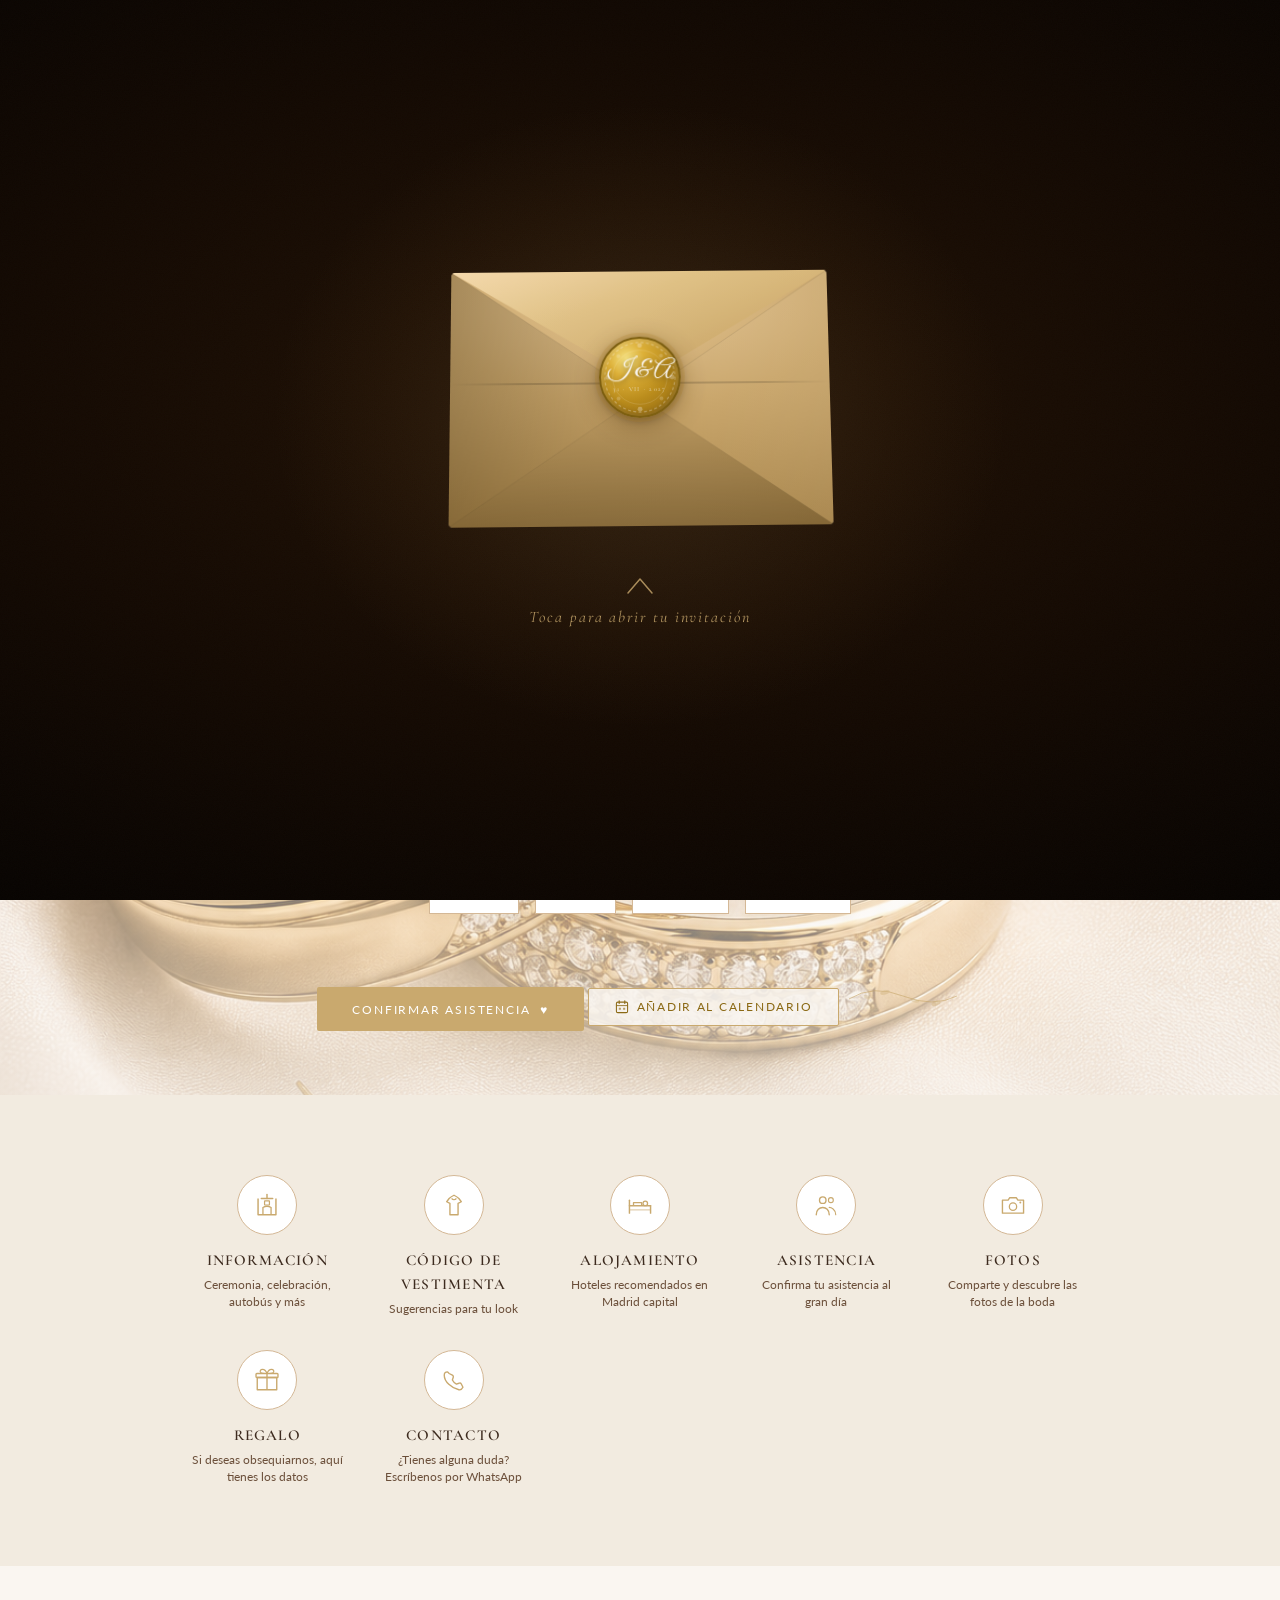
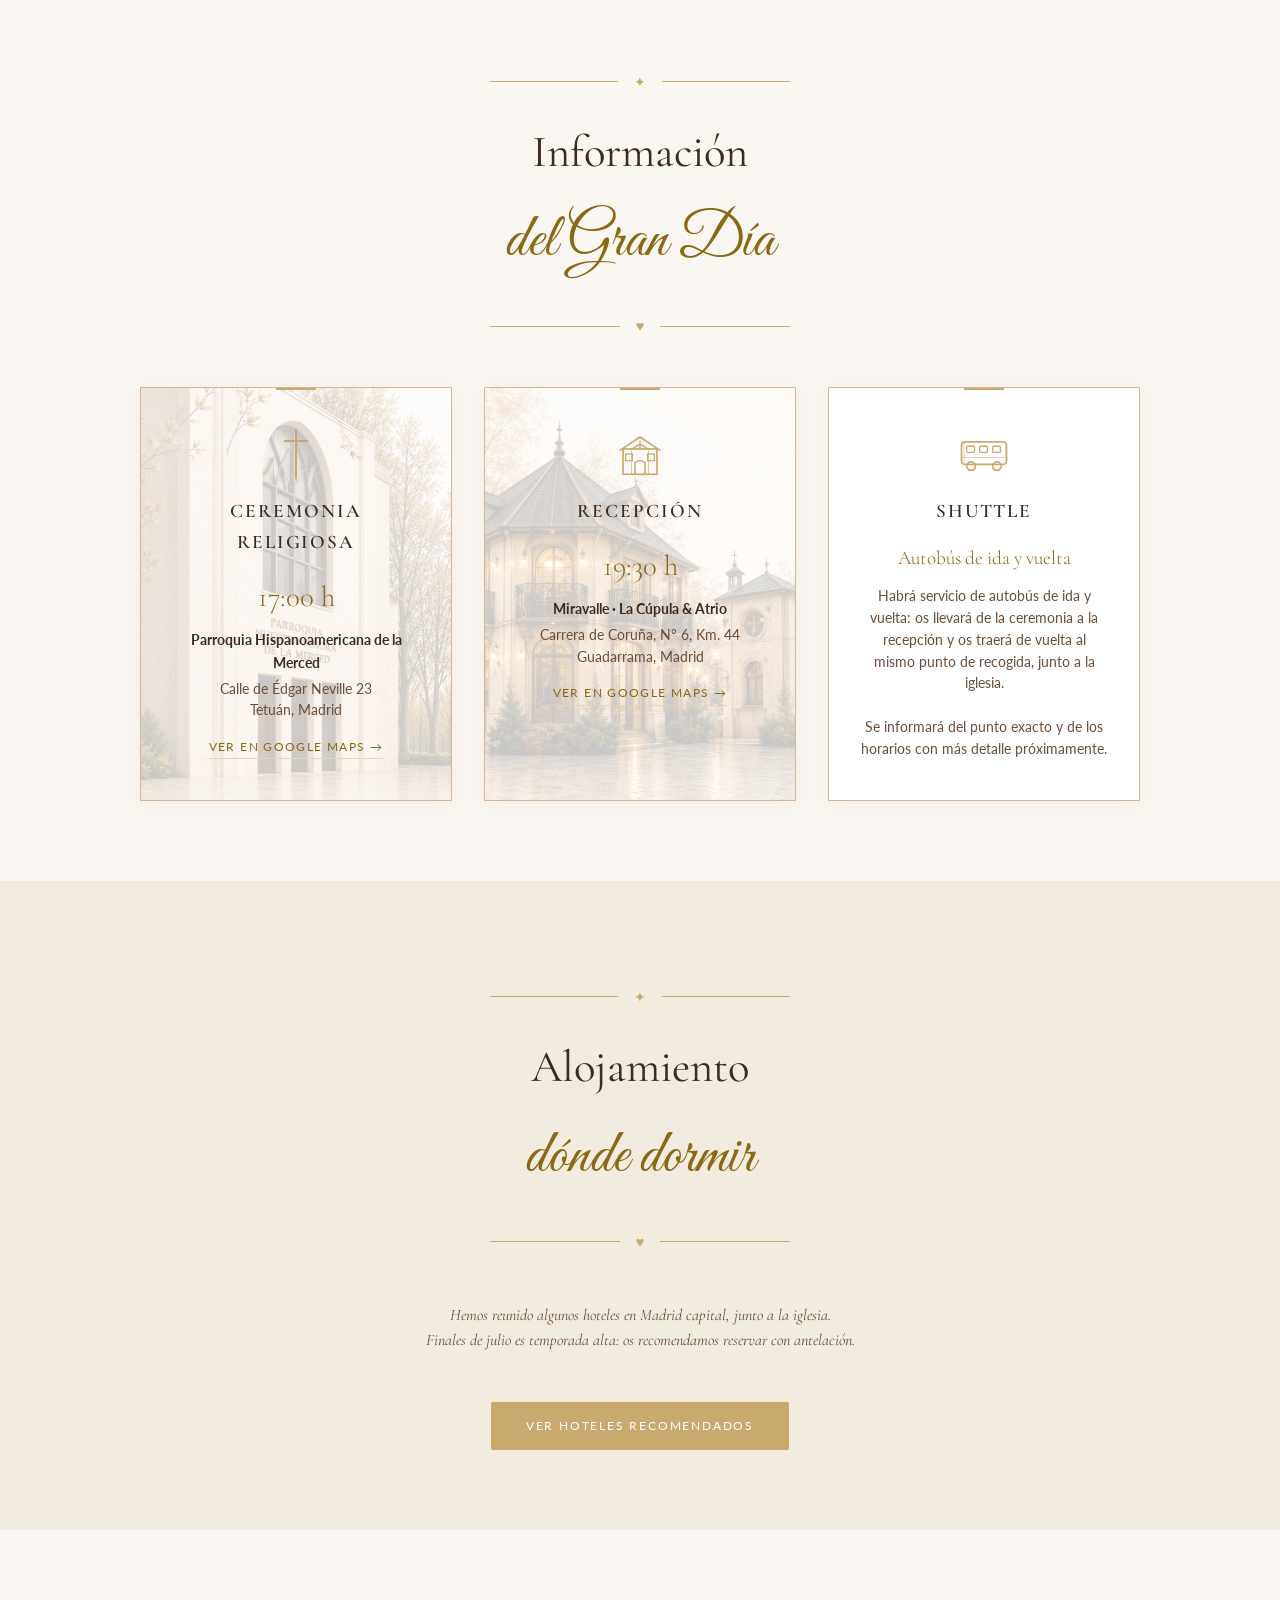
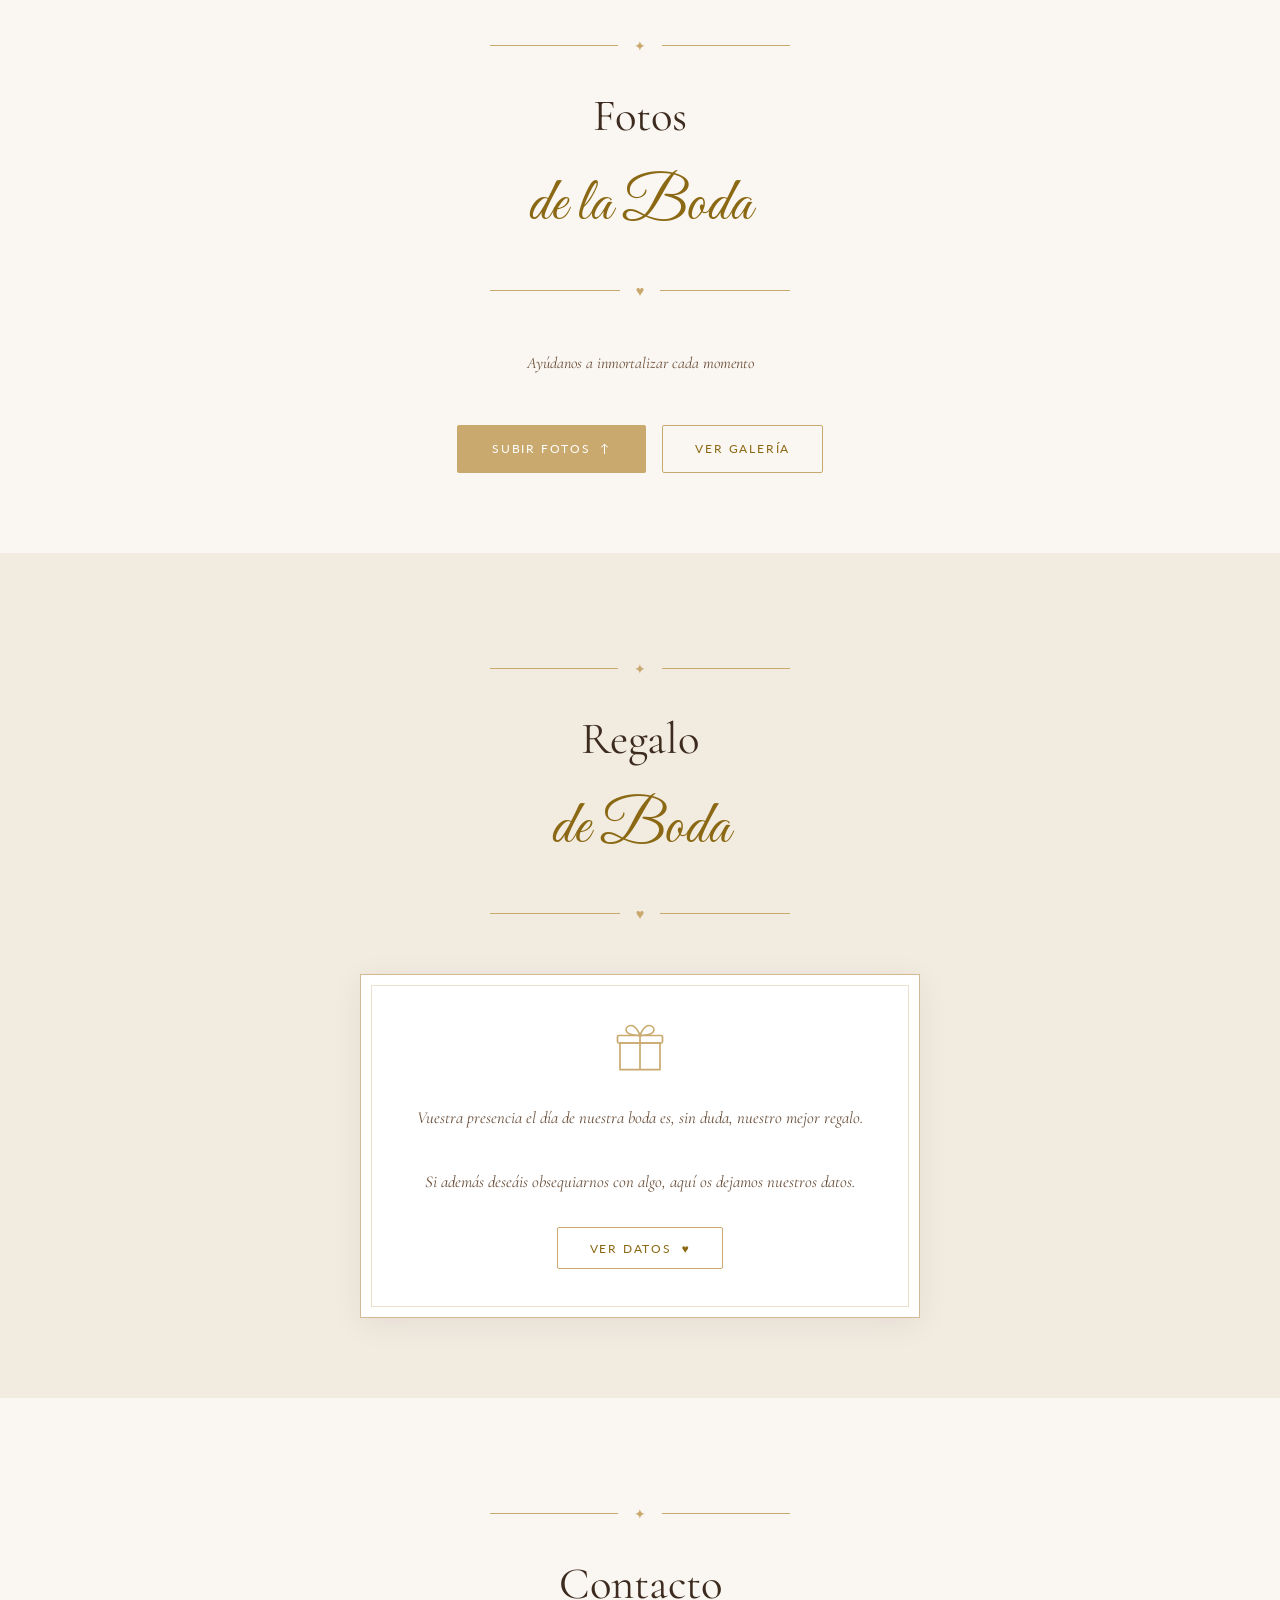
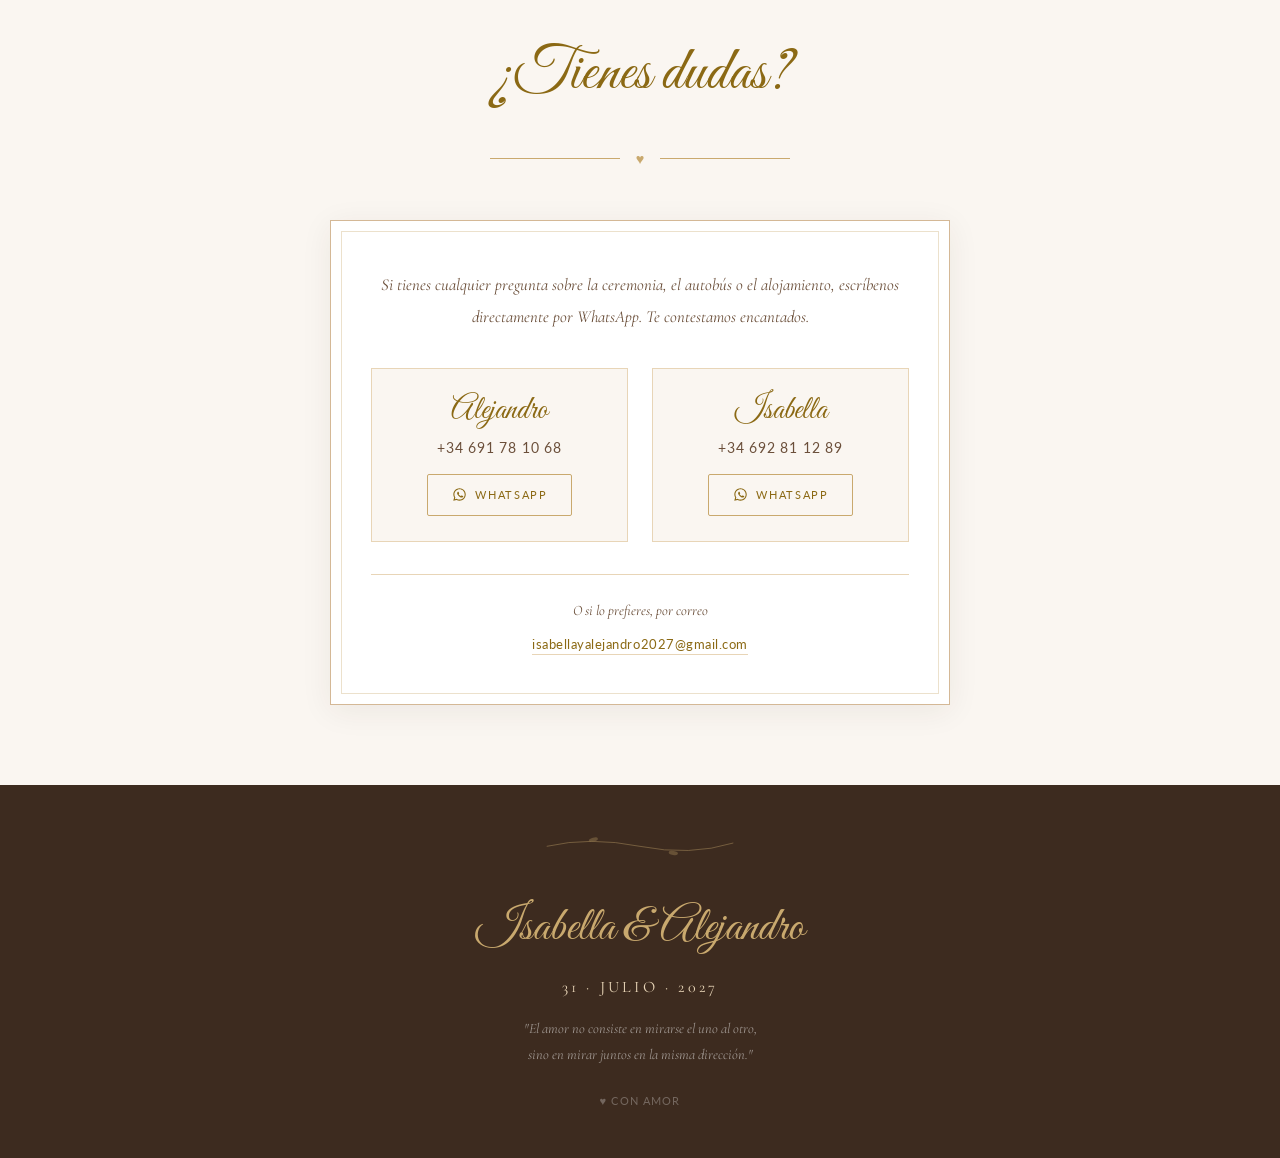
==== commit 35b0c08b: "Add files via upload" ====
--- a/index.html
+++ b/index.html
@@ -284,7 +284,7 @@
             </svg>
           </div>
           <div class="icon-item-title">Alojamiento</div>
-          <div class="icon-item-desc">Hoteles cerca de la celebración y en Madrid</div>
+          <div class="icon-item-desc">Hoteles recomendados en Madrid capital</div>
         </a>
         <!-- Asistencia -->
         <a href="#asistencia" class="icon-item fade-in" onclick="openModal(); return false;">
@@ -418,8 +418,8 @@
             </svg>
           </span>
           <div class="info-card-title">Shuttle</div>
-          <div class="info-card-time" style="font-size:1.2rem;margin-top:0.5rem">Servicio de Autobús</div>
-          <div class="info-card-address" style="margin-top:0.8rem">Habrá servicio de autobús desde la ceremonia hasta la recepción.<br><br>Se informará del punto de recogida con más detalle próximamente.</div>
+          <div class="info-card-time" style="font-size:1.2rem;margin-top:0.5rem">Autobús de ida y vuelta</div>
+          <div class="info-card-address" style="margin-top:0.8rem">Habrá servicio de autobús de ida y vuelta: os llevará de la ceremonia a la recepción y os traerá de vuelta al mismo punto de recogida, junto a la iglesia.<br><br>Se informará del punto exacto y de los horarios con más detalle próximamente.</div>
         </div>
 
       </div>
@@ -436,7 +436,7 @@
       <div class="divider"><span class="divider-heart">♥</span></div>
       <br>
       <p class="section-subtitle fade-in">
-        Hemos reunido hoteles cerca de la finca, en plena sierra, y opciones en Madrid capital.<br>
+        Hemos reunido algunos hoteles en Madrid capital, junto a la iglesia.<br>
         Finales de julio es temporada alta: os recomendamos reservar con antelación.
       </p>
       <div class="section-cta fade-in">
@@ -671,6 +671,17 @@
             <textarea id="otra-alergia" placeholder="Otra alergia o intolerancia..." style="display:none;margin-top:0.8rem" rows="2"></textarea>
           </div>
 
+          <!-- Plato principal · un selector por comensal (lo genera main.js) -->
+          <div class="form-group">
+            <label>Plato principal *</label>
+            <p class="menu-help">Los entrantes y el postre son iguales para todos. Solo hay que elegir el plato principal de cada comensal.</p>
+            <div id="menu-platos" class="menu-people"></div>
+            <p class="menu-help menu-help-note">
+              Si has marcado <em>vegetariano</em>, <em>vegano</em> o <em>menú infantil</em>,
+              el catering preparará ese menú y no hace falta que elijas plato aquí.
+            </p>
+          </div>
+
           <div class="form-footer" style="display:flex;gap:1rem">
             <button class="btn-outline" onclick="goToStep(1)" style="flex:1;justify-content:center">← Atrás</button>
             <button class="btn-primary" onclick="goToStep3()" style="flex:2;justify-content:center">Continuar →</button>
--- a/styles.css
+++ b/styles.css
@@ -136,16 +136,16 @@
 
 /* Carta: emerge lentamente del interior, sube con inercia y se despliega */
 @keyframes letterRiseUnfold {
-  0%   { transform: translateX(-50%) translateY(0)      scaleY(0.26) scaleX(0.93); opacity: 0;   filter: blur(2px); }
-  7%   { opacity: 0.55; filter: blur(0.8px); }
-  15%  { transform: translateX(-50%) translateY(-54px)  scaleY(0.40) scaleX(0.96); opacity: 1;   filter: blur(0); }
+  0%   { transform: translateX(-50%) translateY(0)      scaleY(0.26) scaleX(0.93); opacity: 0; }
+  7%   { opacity: 0.55; }
+  15%  { transform: translateX(-50%) translateY(-54px)  scaleY(0.40) scaleX(0.96); opacity: 1; }
   30%  { transform: translateX(-50%) translateY(-112px) scaleY(0.62) scaleX(0.98); }
   50%  { transform: translateX(-50%) translateY(-190px) scaleY(0.83) scaleX(0.99); }
   68%  { transform: translateX(-50%) translateY(-240px) scaleY(0.97) scaleX(1.00); }
   80%  { transform: translateX(-50%) translateY(-252px) scaleY(1.04); }
   89%  { transform: translateX(-50%) translateY(-255px) scaleY(1.012); }
   95%  { transform: translateX(-50%) translateY(-257px) scaleY(1.004); }
-  100% { transform: translateX(-50%) translateY(-252px) scaleY(1.00);  opacity: 1; filter: blur(0); }
+  100% { transform: translateX(-50%) translateY(-252px) scaleY(1.00);  opacity: 1; }
 }
 
 /* Carta flotando suavemente tras emerger */
@@ -180,13 +180,12 @@
   50%       { transform: translateY(-9px); }
 }
 
-/* Transición cinemática: sobreexposición → desvanecimiento con desenfoque */
-@keyframes cinematicFadeOut {
-  0%   { opacity: 1; filter: brightness(1)   blur(0px);   transform: scale(1); }
-  14%  { opacity: 1; filter: brightness(2.2) blur(0px);   transform: scale(1.005); }
-  30%  { opacity: 0.9; filter: brightness(1.7) blur(1px); transform: scale(1.01); }
-  58%  { opacity: 0.5; filter: brightness(1.3) blur(3px); transform: scale(1.015); }
-  100% { opacity: 0;   filter: brightness(1)   blur(7px);  transform: scale(1.02); }
+/* Disolución final: sin destello de brillo, solo opacidad y desenfoque.
+   El flash de brightness(2.2) era lo que rompía la sensación orgánica. */
+@keyframes introDissolve {
+  0%   { opacity: 1;    transform: scale(1); }
+  55%  { opacity: 0.55; transform: scale(1.007); }
+  100% { opacity: 0;    transform: scale(1.018); }
 }
 
 /* Movimiento cinemático de cámara durante la apertura */
@@ -700,10 +699,90 @@
   color: rgba(201,169,110,0.85);
 }
 
-/* ---------- TRANSICIÓN CINEMÁTICA ---------- */
-
-.intro-screen.dismissing {
-  animation: cinematicFadeOut 1.0s ease-out forwards;
+/* =========================================================
+   LÍNEA DE TIEMPO ÚNICA DE APERTURA
+
+   Antes cada fase se disparaba con su propio setTimeout desde
+   main.js. Si el hilo principal se atascaba un instante (cargar
+   una fuente, pintar una imagen), un paso llegaba tarde y se veía
+   el tirón. Ahora basta con añadir la clase .is-opening: todas las
+   fases arrancan a la vez en el mismo reloj del compositor, con
+   su propio animation-delay. No pueden desincronizarse.
+
+   Cronología (total 3.50 s, antes 4.00 s):
+     0.00  vibración del sobre        0.46 s
+     0.06  el sello se rompe          0.36 s
+     0.30  la solapa abre             1.25 s
+     0.44  luz interior               0.55 s
+     0.46  movimiento de cámara       2.30 s
+     0.62  la carta emerge            1.30 s
+     1.55  brillo sobre el papel      1.30 s
+     1.92  la carta flota (encadena exacto con la subida)
+     2.60  disolución final           0.90 s
+   ========================================================= */
+
+.intro-screen.is-opening {
+  animation: introDissolve 0.90s cubic-bezier(0.4, 0, 0.2, 1) 2.60s forwards;
+}
+
+.intro-screen.is-opening .env-3d-stage {
+  /* Sin relleno "backwards" en la cámara: así no pisa a la vibración
+     antes de empezar. Encadenan exactas en 0.46 s. */
+  animation:
+    envShake    0.46s cubic-bezier(0.36, 0.07, 0.19, 0.97) 0s    forwards,
+    openingView 2.30s cubic-bezier(0.22, 1, 0.36, 1)       0.46s forwards;
+  /* Dos sombras en vez de cuatro: se rasterizan en cada fotograma
+     mientras el sobre gira, y cuatro no aportaban nada visible. */
+  filter:
+    drop-shadow(0 60px 66px rgba(0,0,0,0.72))
+    drop-shadow(0 16px 28px rgba(0,0,0,0.46));
+}
+
+.intro-screen.is-opening .env-seal {
+  animation: sealBreak 0.36s cubic-bezier(0.55, 0, 1, 0.45) 0.06s both;
+}
+
+.intro-screen.is-opening .env-flap-wrap {
+  animation: flapOpen 1.25s cubic-bezier(0.25, 0.46, 0.45, 0.94) 0.30s both;
+}
+
+.intro-screen.is-opening .envelope-wrapper {
+  overflow: visible;
+}
+
+.intro-screen.is-opening .env-inner-glow {
+  opacity: 1;
+  animation: innerGlowIn 0.55s ease-out 0.44s both;
+}
+
+.intro-screen.is-opening .letter-card {
+  /* La clave del salto anterior: main.js quitaba .rising y ponía .hovering,
+     y en ese cambio de clase la carta daba un tirón. Ahora las dos
+     animaciones van encadenadas — el flotar arranca en 1.92 s, justo
+     cuando la subida termina, y ambas comparten el mismo punto. */
+  animation:
+    letterRiseUnfold 1.30s cubic-bezier(0.22, 1, 0.36, 1) 0.62s both,
+    letterHover      2.60s ease-in-out                    1.92s infinite;
+  z-index: 10;
+  transform-origin: center top;
+  box-shadow:
+    0 -22px 54px rgba(0,0,0,0.24),
+    0 10px 28px rgba(201,169,110,0.12),
+    inset 0 1px 0 rgba(255,255,255,0.98),
+    inset 0 0 80px rgba(255,248,235,0.35),
+    0 50px 90px rgba(0,0,0,0.20);
+}
+
+.intro-screen.is-opening .letter-shine {
+  animation: shinePass 1.30s ease-out 1.55s forwards;
+}
+
+.intro-screen.is-opening .intro-hint {
+  animation: none;
+  opacity: 0;
+  transform: translateY(12px);
+  pointer-events: none;
+  transition: opacity 0.35s ease, transform 0.35s ease;
 }
 
 /* ---------- RESPONSIVE ---------- */
@@ -717,16 +796,16 @@
 
   /* Carta sube menos en móvil — evita que se salga de pantalla por arriba */
   @keyframes letterRiseUnfold {
-    0%   { transform: translateX(-50%) translateY(0)      scaleY(0.26) scaleX(0.93); opacity: 0;   filter: blur(2px); }
-    7%   { opacity: 0.55; filter: blur(0.8px); }
-    15%  { transform: translateX(-50%) translateY(-34px)  scaleY(0.40) scaleX(0.96); opacity: 1;   filter: blur(0); }
+    0%   { transform: translateX(-50%) translateY(0)      scaleY(0.26) scaleX(0.93); opacity: 0; }
+    7%   { opacity: 0.55; }
+    15%  { transform: translateX(-50%) translateY(-34px)  scaleY(0.40) scaleX(0.96); opacity: 1; }
     30%  { transform: translateX(-50%) translateY(-74px)  scaleY(0.62) scaleX(0.98); }
     50%  { transform: translateX(-50%) translateY(-127px) scaleY(0.83) scaleX(0.99); }
     68%  { transform: translateX(-50%) translateY(-160px) scaleY(0.97) scaleX(1.00); }
     80%  { transform: translateX(-50%) translateY(-168px) scaleY(1.04); }
     89%  { transform: translateX(-50%) translateY(-171px) scaleY(1.012); }
     95%  { transform: translateX(-50%) translateY(-173px) scaleY(1.004); }
-    100% { transform: translateX(-50%) translateY(-168px) scaleY(1.00);  opacity: 1; filter: blur(0); }
+    100% { transform: translateX(-50%) translateY(-168px) scaleY(1.00);  opacity: 1; }
   }
 
   @keyframes letterHover {
@@ -737,6 +816,72 @@
   @keyframes openingView {
     0%   { transform: rotateX(9deg) rotateY(0deg)  rotateZ(0deg); }
     100% { transform: rotateX(7deg) rotateY(-2deg) rotateZ(0deg); }
+  }
+}
+
+/* ---------- PANTALLAS BAJAS (portátiles) ----------
+   La carta subía siempre 252 px. En un portátil con la barra del
+   navegador el área visible ronda los 780-800 px y la parte de
+   arriba de la carta se salía de pantalla. Aquí sube menos. */
+
+@media (min-width: 481px) and (max-height: 900px) {
+  @keyframes letterRiseUnfold {
+    0%   { transform: translateX(-50%) translateY(0)      scaleY(0.26) scaleX(0.93); opacity: 0; }
+    7%   { opacity: 0.55; }
+    15%  { transform: translateX(-50%) translateY(-40px)  scaleY(0.40) scaleX(0.96); opacity: 1; }
+    30%  { transform: translateX(-50%) translateY(-84px)  scaleY(0.62) scaleX(0.98); }
+    50%  { transform: translateX(-50%) translateY(-143px) scaleY(0.83) scaleX(0.99); }
+    68%  { transform: translateX(-50%) translateY(-181px) scaleY(0.97) scaleX(1.00); }
+    80%  { transform: translateX(-50%) translateY(-190px) scaleY(1.04); }
+    89%  { transform: translateX(-50%) translateY(-193px) scaleY(1.012); }
+    95%  { transform: translateX(-50%) translateY(-194px) scaleY(1.004); }
+    100% { transform: translateX(-50%) translateY(-190px) scaleY(1.00); opacity: 1; }
+  }
+
+  @keyframes letterHover {
+    0%, 100% { transform: translateX(-50%) translateY(-190px); }
+    50%      { transform: translateX(-50%) translateY(-197px); }
+  }
+}
+
+@media (min-width: 481px) and (max-height: 780px) {
+  @keyframes letterRiseUnfold {
+    0%   { transform: translateX(-50%) translateY(0)      scaleY(0.26) scaleX(0.93); opacity: 0; }
+    7%   { opacity: 0.55; }
+    15%  { transform: translateX(-50%) translateY(-31px)  scaleY(0.40) scaleX(0.96); opacity: 1; }
+    30%  { transform: translateX(-50%) translateY(-64px)  scaleY(0.62) scaleX(0.98); }
+    50%  { transform: translateX(-50%) translateY(-109px) scaleY(0.83) scaleX(0.99); }
+    68%  { transform: translateX(-50%) translateY(-138px) scaleY(0.97) scaleX(1.00); }
+    80%  { transform: translateX(-50%) translateY(-145px) scaleY(1.04); }
+    89%  { transform: translateX(-50%) translateY(-147px) scaleY(1.012); }
+    95%  { transform: translateX(-50%) translateY(-148px) scaleY(1.004); }
+    100% { transform: translateX(-50%) translateY(-145px) scaleY(1.00); opacity: 1; }
+  }
+
+  @keyframes letterHover {
+    0%, 100% { transform: translateX(-50%) translateY(-145px); }
+    50%      { transform: translateX(-50%) translateY(-152px); }
+  }
+}
+
+/* Móviles bajos (iPhone SE y similares): la carta se salía 3 px */
+@media (max-width: 480px) and (max-height: 700px) {
+  @keyframes letterRiseUnfold {
+    0%   { transform: translateX(-50%) translateY(0)      scaleY(0.26) scaleX(0.93); opacity: 0; }
+    7%   { opacity: 0.55; }
+    15%  { transform: translateX(-50%) translateY(-28px)  scaleY(0.40) scaleX(0.96); opacity: 1; }
+    30%  { transform: translateX(-50%) translateY(-61px)  scaleY(0.62) scaleX(0.98); }
+    50%  { transform: translateX(-50%) translateY(-105px) scaleY(0.83) scaleX(0.99); }
+    68%  { transform: translateX(-50%) translateY(-133px) scaleY(0.97) scaleX(1.00); }
+    80%  { transform: translateX(-50%) translateY(-139px) scaleY(1.04); }
+    89%  { transform: translateX(-50%) translateY(-141px) scaleY(1.012); }
+    95%  { transform: translateX(-50%) translateY(-142px) scaleY(1.004); }
+    100% { transform: translateX(-50%) translateY(-139px) scaleY(1.00); opacity: 1; }
+  }
+
+  @keyframes letterHover {
+    0%, 100% { transform: translateX(-50%) translateY(-139px); }
+    50%      { transform: translateX(-50%) translateY(-146px); }
   }
 }
 
@@ -1586,6 +1731,97 @@
   border-color: var(--gold);
   background: var(--gold);
   color: var(--white);
+}
+
+/* ---- PLATO PRINCIPAL (RSVP) ---- */
+.menu-help {
+  font-size: 0.78rem;
+  line-height: 1.55;
+  color: var(--text-mid);
+  margin: 0 0 0.9rem;
+  text-transform: none;
+  letter-spacing: 0;
+}
+
+.menu-help-note {
+  margin: 0.9rem 0 0;
+  font-style: italic;
+}
+
+.menu-people {
+  display: flex;
+  flex-direction: column;
+  gap: 1rem;
+}
+
+.menu-person {
+  margin: 0;
+  padding: 0.6rem 1rem 1rem;
+  border: 1px solid var(--border);
+  border-radius: 2px;
+  background: var(--white);
+}
+
+.menu-person-title {
+  padding: 0 0.5rem;
+  font-family: 'Cormorant Garamond', serif;
+  font-size: 0.95rem;
+  letter-spacing: 0.14em;
+  text-transform: uppercase;
+  color: var(--gold-dark);
+}
+
+.form-group label.menu-option {
+  display: flex;
+  align-items: flex-start;
+  gap: 0.7rem;
+  margin: 0;
+  padding: 0.7rem 0.8rem;
+  border: 1.5px solid var(--border);
+  border-radius: 2px;
+  background: var(--white);
+  cursor: pointer;
+  transition: all 0.2s;
+  /* Anula el estilo de .form-group label: aquí es texto, no etiqueta */
+  text-transform: none;
+  letter-spacing: 0;
+  font-size: 0.9rem;
+}
+
+.form-group label.menu-option + label.menu-option {
+  margin-top: 0.6rem;
+}
+
+.form-group label.menu-option input {
+  width: auto;
+  flex-shrink: 0;
+  margin-top: 0.25rem;
+  padding: 0;
+  border: none;
+  background: none;
+  accent-color: var(--gold);
+  cursor: pointer;
+}
+
+.form-group label.menu-option:has(input:checked) {
+  border-color: var(--gold);
+  background: rgba(201, 169, 110, 0.08);
+}
+
+.menu-option-text strong {
+  display: block;
+  font-size: 0.9rem;
+  font-weight: 600;
+  color: var(--text-dark);
+}
+
+.menu-option-text em {
+  display: block;
+  margin-top: 0.15rem;
+  font-size: 0.8rem;
+  font-style: normal;
+  line-height: 1.45;
+  color: var(--text-mid);
 }
 
 .form-footer {
